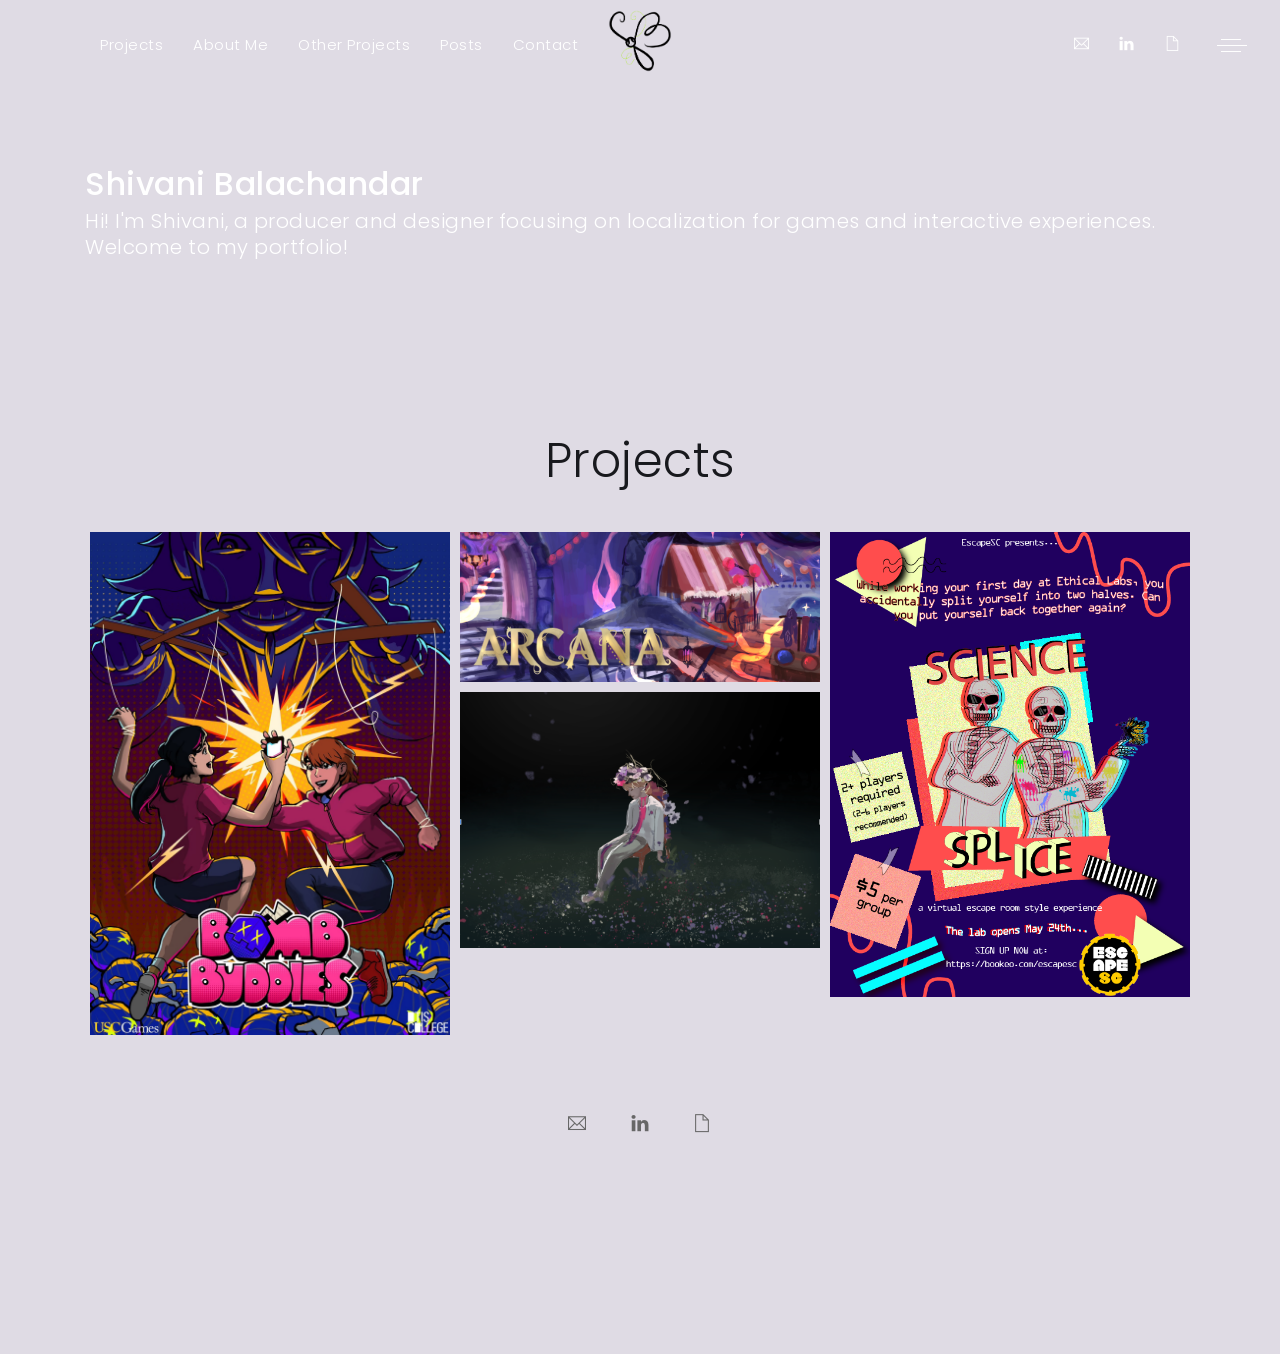
==== index.html @ cce52774 "bruh ther was a third resumespot i didntnotice" ====
<!DOCTYPE html>
<html lang="en">
<head>
  
    <title>Shivani Balachandar</title>

    <!-- Favicon -->
    <link rel="icon" href="images/logo_black-01.png">
    <!-- Bootstrap CSS File -->
    <link rel="stylesheet" href="css/bootstrap.min.css">
    <!-- Font Awesome -->
    <link rel="stylesheet" href="css/themify-icons.css">
    <link rel="stylesheet" href="css/font-awesome.min.css">
    <!-- Animate CSS File -->
    <link rel="stylesheet" href="css/animate.min.css">
    <!-- Cube Portfolio CSS File -->
    <link rel="stylesheet" href="css/cubeportfolio.min.css">
    <!-- Fancy Box CSS File -->
    <link rel="stylesheet" href="css/jquery.fancybox.min.css">
    <!-- Revolution Slider CSS Files -->
    <link rel="stylesheet" href="css/navigation.css">
    <link rel="stylesheet" href="css/settings.css">
    <!-- Swiper CSS File -->
    <link rel="stylesheet" href="css/swiper.min.css">
    <!-- Owl Carousel CSS Files -->
    <link rel="stylesheet" href="css/owl.carousel.min.css">
    <link rel="stylesheet" href="css/owl.theme.default.min.css">
    <!-- Megamenu CSS File -->
    <link rel="stylesheet" href="css/megamenu.css">
    <!-- Style CSS File -->
    <link rel="stylesheet" href="css/style.css">
    <!-- Custom Style CSS File -->
    <link rel="stylesheet" href="css/custom.css">

</head>
<body class="bg-color-body" data-spy="scroll" data-target=".navbar" data-offset="90">

    <!-- Loader -->
    <div class="loader" id="loader-fade">
        <div class="loader-container center-block">
            <div class="grid-row">
                <div class="col center-block">
                    <ul class="loading reversed">
                        <li></li>
                        <li></li>
                        <li></li>
                    </ul>
                </div>
            </div>
        </div>
    </div>

    <!-- Loader ends -->

    <!-- Header start -->
    <header class="multipage">
        <nav class="navbar navbar-top-default navbar-expand-lg static-nav transparent-bg center-logo">
            <div class="container">
                <a class="logo link hide-cursor" href="javascript:void(0)">
                    <img src="images/logo_black-01.png" alt="logo" title="Logo" class="logo-default">
                    <img src="images/logo_green-01.png" alt="logo" title="Logo" class="logo-scrolled">
                </a> <!--
                <div id="menu" class="collapse navbar-collapse d-none d-lg-block mod-menu">
                    <ul class="nav navbar-nav">
                        <li class="nav-item mega-menu active"> <a href="javascript:void(0)" class="nav-link link dropdown-arrow">home </a>
                            <ul class="hide-cursor">
                                <li class="mt-2"> <a href="#" title="home samples">One Page 1</a> <span class="arrow"></span>
                                    <ul>
                                        <li class="active"> <a href="index.html"><i class="fa fa-angle-right"></i> &nbsp; Light Version</a> </li>
                                        <li> <a href="index-agency.html"><i class="fa fa-angle-right"></i> &nbsp; Agency Version</a> </li>
                                        <li> <a href="index-attractive.html"><i class="fa fa-angle-right"></i> &nbsp; Attractive Version</a> </li>
                                        <li> <a href="index-classic.html"><i class="fa fa-angle-right"></i> &nbsp; Classic Version</a> </li>
                                        <li> <a href="index-classic-startup.html"><i class="fa fa-angle-right"></i> &nbsp; Classic Startup</a> </li>
                                        <li> <a href="index-creative-agency.html"><i class="fa fa-angle-right"></i> &nbsp; Creative Agency </a> </li>
                                        <li> <a href="index-design-studio.html"><i class="fa fa-angle-right"></i> &nbsp; Design Studio</a> </li>
                                        <li> <a href="index-digital-agency.html"><i class="fa fa-angle-right"></i> &nbsp; Digital Studio</a> </li>
                                        <li> <a href="index-flat.html"><i class="fa fa-angle-right"></i> &nbsp; Flat Version</a> </li>
                                    </ul>
                                </li>
                                <li class="mt-2"> <a href="#">One Page 2</a> <span class="arrow"></span>
                                    <ul>
                                        <li> <a href="index-flat-agency.html"><i class="fa fa-angle-right"></i> &nbsp; Flat Agency</a> </li>
                                        <li> <a href="index-infinity.html"><i class="fa fa-angle-right"></i> &nbsp; Infinity Version</a> </li>
                                        <li> <a href="index-innovative.html"><i class="fa fa-angle-right"></i> &nbsp; Innovative Version </a> </li>
                                        <li> <a href="index-interactive.html"><i class="fa fa-angle-right"></i> &nbsp; Interactive Version </a> </li>
                                        <li> <a href="index-modern-agency.html"><i class="fa fa-angle-right"></i> &nbsp; Modern Agency</a> </li>
                                        <li> <a href="index-single.html"><i class="fa fa-angle-right"></i> &nbsp; Single Version</a> </li>
                                        <li> <a href="index-standard.html"><i class="fa fa-angle-right"></i> &nbsp; Standard Version</a> </li>
                                        <li> <a href="index-startup.html"><i class="fa fa-angle-right"></i> &nbsp; Startup Version</a> </li>
                                        <li> <a href="index-studio.html"><i class="fa fa-angle-right"></i> &nbsp; Studio Version</a> </li>
                                    </ul>
                                </li>

                                <li class="mt-2"> <a href="#">Multi Page 1</a> <span class="arrow"></span>
                                    <ul>
                                        <li class="active"> <a href="index-multipage.html"><i class="fa fa-angle-right"></i> &nbsp; Light Version</a> </li>
                                        <li> <a href="index-agency-multipage.html"><i class="fa fa-angle-right"></i> &nbsp; Agency Version</a> </li>
                                        <li> <a href="index-attractive-multipage.html"><i class="fa fa-angle-right"></i> &nbsp; Attractive Version</a> </li>
                                        <li> <a href="index-classic-multipage.html"><i class="fa fa-angle-right"></i> &nbsp; Classic Version</a> </li>
                                        <li> <a href="index-classic-startup-multipage.html"><i class="fa fa-angle-right"></i> &nbsp; Classic Startup</a> </li>
                                        <li> <a href="index-creative-agency-multipage.html"><i class="fa fa-angle-right"></i> &nbsp; Creative Agency </a> </li>
                                        <li> <a href="index-design-studio-multipage.html"><i class="fa fa-angle-right"></i> &nbsp; Design Studio</a> </li>
                                        <li> <a href="index-digital-agency-multipage.html"><i class="fa fa-angle-right"></i> &nbsp; Digital Studio</a> </li>
                                        <li> <a href="index-flat-multipage.html"><i class="fa fa-angle-right"></i> &nbsp; Flat Version</a> </li>
                                    </ul>
                                </li>
                                <li class="mt-2"> <a href="#">Multi Page 2</a> <span class="arrow"></span>
                                    <ul>
                                        <li> <a href="index-flat-agency-multipage.html"><i class="fa fa-angle-right"></i> &nbsp; Flat Agency</a> </li>
                                        <li> <a href="index-infinity-multipage.html"><i class="fa fa-angle-right"></i> &nbsp; Infinity Version</a> </li>
                                        <li> <a href="index-innovative-multipage.html"><i class="fa fa-angle-right"></i> &nbsp; Innovative Version </a> </li>
                                        <li> <a href="index-interactive-multipage.html"><i class="fa fa-angle-right"></i> &nbsp; Interactive Version </a> </li>
                                        <li> <a href="index-modern-agency-multipage.html"><i class="fa fa-angle-right"></i> &nbsp; Modern Agency</a> </li>
                                        <li> <a href="index-single-multipage.html"><i class="fa fa-angle-right"></i> &nbsp; Single Version</a> </li>
                                        <li> <a href="index-standard-multipage.html"><i class="fa fa-angle-right"></i> &nbsp; Standard Version</a> </li>
                                        <li> <a href="index-startup-multipage.html"><i class="fa fa-angle-right"></i> &nbsp; Startup Version</a> </li>
                                        <li> <a href="index-studio-multipage.html"><i class="fa fa-angle-right"></i> &nbsp; Studio Version</a> </li>
                                    </ul>
                                </li>
                            </ul>
                        </li>
                        <li class="nav-item"> <a href="javascript:void(0)" class="nav-link link dropdown-arrow">features </a>
                            <ul class="dm-align-2 hide-cursor">
                                <li> <a href="#">Shop <span class="sub-arrow dark pull-right"><i class="fa fa-angle-right" aria-hidden="true"></i></span> </a> <span class="arrow"></span>
                                    <ul>
                                        <li> <a href="shop.html">Shop</a> </li>
                                        <li> <a href="shop-detail.html">Product Detail</a> </li>
                                        <li> <a href="shop-cart.html">Shop Cart</a> </li>
                                        <li> <a href="shop-wishlist.html">Wishlist</a> </li>
                                    </ul>
                                </li>
                                <li> <a href="#">Misc. Pages <span class="sub-arrow dark pull-right"><i class="fa fa-angle-right" aria-hidden="true"></i></span> </a> <span class="arrow"></span>
                                    <ul>
                                        <li> <a href="login.html">Login</a></li>
                                        <li> <a href="register.html">Register</a></li>
                                        <li> <a href="forget-password.html">Reset Password</a></li>
                                        <li> <a href="signup.html">Signup</a></li>
                                        <li> <a href="standalone.html">Standalone</a></li>
                                        <li> <a href="faq.html">FAQ</a></li>
                                    </ul>
                                </li>
                                <li> <a href="#">Landing Pages<span class="sub-arrow dark pull-right"><i class="fa fa-angle-right" aria-hidden="true"></i></span> </a> <span class="arrow"></span>
                                    <ul>
                                        <li> <a href="comingsoon-light.html">Coming Soon</a></li>
                                        <li> <a href="comingsoon-split.html">Coming Soon Split</a></li>
                                        <li> <a href="404.html">404 Error Page</a></li>
                                    </ul>
                                </li>
                            </ul>
                        </li> 
                        <li class="nav-item"> <a href="javascript:void(0)" class="nav-link link dropdown-arrow">team </a>
                            <ul class="dm-align-2 hide-cursor">
                                <li> <a href="team-flip.html">Team Flip</a> </li>
                                <li> <a href="team-classic.html">Team Classic</a> </li>
                                <li> <a href="team-single.html">Team Single</a> </li>
                                <li> <a href="team-classic-half.html">Team Classic Half</a> </li>
                                <li> <a href="team-creative.html">Team Creative</a> </li>
                            -->
                            </ul> 
                        </li> 
                    </ul>
                    <ul class="nav navbar-nav ml-0">
                      <li> <a href="index.html">Projects</a> </li>
                      <li> <a href="about-me.html">About Me</a> </li>
                      <li> <a href="escape-rooms.html">Other Projects</a> </li>
                      <li> <a href="posts.html">Posts</a> </li>
                      <li> <a href="contact.html">Contact</a> </li>
                         </ul>
                    </li>
                  </ul>
                    <ul class="nav navbar-nav ml-0">
                        <li><a href="mailto: balachandarshiv@gmail.com" target="_blank" class="wow fadeInUp google"><i class="ti ti-email"></i> </a> </li>
                        <li><a href="https://www.linkedin.com/in/shivani-balachandar/" target="_blank" class="wow fadeInDown linkedin"><i class="ti ti-linkedin"></i> </a> </li>
                        <li><a href="https://drive.google.com/file/d/1M5Jq5dLtLphwm-YRtKFxV-_E1dlQoeu3/view?usp=sharing" target="_blank" class="wow fadeInDown pinterest"><i class="ti ti-file"></i> </a> </li>
                            </ul>
                        </li>
                    </ul> <!--
                    <ul class="nav navbar-nav ml-auto">
                        <li class="nav-item"> <a href="javascript:void(0)" class="nav-link link dropdown-arrow">pricing </a>
                            <ul class="dm-align-2 hide-cursor">
                                <li> <a href="pricing-creative.html">Pricing Creative</a> </li>
                                <li> <a href="pricing-elegant.html">Pricing Elegant</a> </li>
                                <li> <a href="pricing-modern.html">Pricing Modern</a> </li>
                            </ul>
                        </li>
                        <li class="nav-item mega-menu four-col"> <a href="javascript:void(0)" class="nav-link link dropdown-arrow">elements </a>
                            <ul class="hide-cursor">
                                <li> <a href="#">Elements 1</a> <span class="arrow"></span>
                                    <ul>
                                        <li><a href="element-accordion.html"><i class="ti ti-plus" aria-hidden="true"></i> &nbsp; Accordions</a> </li>
                                        <li><a href="element-alert.html"><i class="ti ti-alert" aria-hidden="true"></i> &nbsp; Alerts</a> </li>
                                        <li><a href="element-brands.html"><i class="ti ti-briefcase" aria-hidden="true"></i> &nbsp; Brands</a> </li>
                                        <li><a href="element-buttons.html"><i class="ti ti-menu" aria-hidden="true"></i> &nbsp; Buttons</a> </li>
                                    </ul>
                                </li>
                                <li> <a href="#">Elements 2</a> <span class="arrow"></span>
                                    <ul>
                                        <li><a href="element-laptop.html"><i class="ti ti-desktop" aria-hidden="true"></i> &nbsp; Laptop Elements</a> </li>
                                        <li><a href="element-particles.html"><i class="ti ti-thought" aria-hidden="true"></i> &nbsp; Particles</a> </li>
                                        <li><a href="element-event.html"><i class="ti ti-bookmark-alt" aria-hidden="true"></i> &nbsp; Event Elements</a> </li>
                                        <li><a href="element-callout.html"><i class="ti ti-layers" aria-hidden="true"></i> &nbsp; Call Out</a> </li>
                                    </ul>
                                </li>
                                <li> <a href="#">Elements 3</a> <span class="arrow"></span>
                                    <ul>
                                        <li><a href="element-latest-news.html"><i class="ti ti-pencil-alt" aria-hidden="true"></i> &nbsp; Latest News</a> </li>
                                        <li><a href="element-list.html"><i class="ti ti-list-ol" aria-hidden="true"></i> &nbsp; List Elements</a> </li>
                                        <li><a href="element-map.html"><i class="ti ti-location-pin" aria-hidden="true"></i> &nbsp; Map Elements</a> </li>
                                        <li><a href="element-typography.html"><i class="ti ti-text" aria-hidden="true"></i> &nbsp; Typography</a> </li>
                                    </ul>
                                </li>
                                <li> <a href="#">Elements 4</a> <span class="arrow"></span>
                                    <ul>
                                        <li><a href="element-tabs.html"><i class="ti ti-layout-tab" aria-hidden="true"></i> &nbsp; Tabs</a> </li>
                                        <li><a href="element-newsletter.html"><i class="ti ti-new-window" aria-hidden="true"></i> &nbsp; Newsletter</a> </li>
                                        <li><a href="element-timeline.html"><i class="ti ti-direction-alt" aria-hidden="true"></i> &nbsp; Timeline</a> </li>
                                        <li><a href="element-counters.html"><i class="ti ti-ruler-pencil" aria-hidden="true"></i> &nbsp; Counters</a> </li>
                                    </ul>
                                </li>
                            </ul>
                        </li>
                        <li class="nav-item right"> <a href="javascript:void(0)" class="nav-link link dropdown-arrow">blog </a>
                            <ul class="dm-align-2 hide-cursor">
                                <li> <a href="blog.html">Blog Basic</a> </li>
                                <li> <a href="blog-masonry.html">Blog Masonry</a> </li>
                                <li> <a href="blog-detail.html">Blog Detail</a> </li>
                            </ul>
                        </li>
                        <li class="nav-item right"> <a href="javascript:void(0)" class="nav-link link dropdown-arrow">contact </a>
                            <ul class="hide-cursor">
                                <li> <a href="contact-split.html">Contact Split</a> </li>
                                <li> <a href="contact-full.html">Full Width Map</a> </li>
                                <li> <a href="contact-classic.html">Contact Classic</a> </li>
                            </ul>
                        </li>
                    </ul>
                </div> -->
                <!-- side menu open button -->
                <a class="menu_bars d-inline-block menu-bars-setting animated-wrap" id="sidemenu_toggle">
                    <div class="menu-lines animated-element">
                        <span></span>
                        <span></span>
                        <span></span>
                    </div>
                </a>
            </div>
        </nav>

        <!-- Side Menu -->
        <div class="side-menu d-none">
            <div class="inner-wrapper nav-icon">
                <span class="btn-close link" id="btn_sideNavClose"></span>
                <nav class="side-nav w-100">
                    <div class="position-relative">
                        <!-- Main Menu -->
                        <div class="navbar-nav side-main-menu">
                            <a class="nav-link link active sidenav-arrow multi-item1" href="index.html">Projects</a>
                            <a class="nav-link link sidenav-arrow multi-item2" href="about-me.html">About Me</a>
                            <a class="nav-link link sidenav-arrow multi-item2" href="escape-rooms.html">Other Projects</a>
                            <a class="nav-link link sidenav-arrow multi-item2" href="posts.html">Posts</a>
                            <a class="nav-link link sidenav-arrow multi-item2" href="contact.html">Contact</a>
                            
                

                            <a class="menu-line"><i class="ti ti-angle-right" aria-hidden="true"></i></a>
                        </div>
                        <div class="navbar-nav sub-multi-item1">
                            <a class="nav-link link sidenav-arrow item1" href="javascript:void(0)">One Page 1</a>
                            <a class="nav-link link sidenav-arrow item2" href="javascript:void(0)">One Page 2</a>
                            <a class="nav-link link sidenav-arrow item3" href="javascript:void(0)">One Page 3</a>

                            <a class="nav-link link sidenav-arrow item4" href="javascript:void(0)">Multipage 1</a>
                            <a class="nav-link link sidenav-arrow item5" href="javascript:void(0)">Multipage 2</a>
                            <a class="nav-link link sidenav-arrow item6" href="javascript:void(0)">Multipage 3</a>

                            <a class="menu-line"><i class="ti ti-angle-right" aria-hidden="true"></i></a>
                            <a class="nav-link link arrow-back back-main" href="javascript:void(0)">Back</a>
                        </div>
                        <!-- Home Section Inner Menu -->
                        
                        <!-- Elements Section Sub Menu -->
                        
                </nav>
                <div class="side-footer text-black w-100">
                    <ul class="social-icons-simple">
                        <li><a href="mailto: sbshivanim612@gmail.com" target="_blank" class="wow fadeInUp google"><i class="ti ti-email"></i> </a> </li>
                        <li><a href="https://www.linkedin.com/in/shivani-balachandar/" target="_blank" class="wow fadeInDown linkedin"><i class="ti ti-linkedin"></i> </a> </li>
                        <li><a href="https://drive.google.com/file/d/1M5Jq5dLtLphwm-YRtKFxV-_E1dlQoeu3/view?usp=sharing" target="_blank" class="wow fadeInDown pinterest"><i class="ti ti-file"></i> </a> </li>
                    </ul>
                    
                    <!--<p class="text-white">&copy; 2020 Wixer. Made With Love by Themesindustry</p> -->
                </div>
            </div>
        </div>
        <a id="close_side_menu" href="javascript:void(0);"></a>
        <!-- Side Menu -->
    </header>
    <!-- Header end -->

    <!-- Page Header -->
    <section class="page_header pb-0 w-100">
      <div class="container">
          <div class="row">
              <div class="col-md-12 page-content position-relative">
                  <h2 class="text-white mt-5 mb-2">Shivani Balachandar</h2>
                  <p class="text-white">Hi! I'm Shivani, a producer and designer focusing on localization for games and interactive experiences. Welcome to my portfolio!</p>
                  <p class="text-white"> &nbsp; <br> &nbsp; <br> </p>
                
              </div>
          </div>
      </div>
    </section>
    <!-- Page Header -->

    <!-- Work Starts -->
    <section class="portfolio-two">
        <div class="container">
            <div class="row">
                <div class="col-md-12">
                    <div class="main-title mb-2rem wow fadeIn" data-wow-delay="300ms">
                        <h2> projects </h2>
                    </div>
                </div>
            </div>

            <div class="row m-0 d-block">
              <!--  <div class="filtering col-sm-12 text-center pt-2 mb-40px">
                    <span data-filter="*" class="active">All</span>
                    <span data-filter=".artwork">Art Work</span>
                    <span data-filter=".web">Design</span>
                    <span data-filter=".printmedia">Print Media</span>
                </div>
             -->
                <div class="gallery text-center">
                   
                
                    <!-- gallery item -->
                    <div class="col-md-4 items web">
                        <div class="item-img">
                            <!--<a href="images/bb_key_art.jpeg" data-fancybox="images">-->
                            <a href="bomb-buddies.html">
                                <img src="images/bb_key_art.jpeg" alt="image">
                                <div class="item-img-overlay valign">
                                    <div class="overlay-info">
                                        <span class="plus mb-3"></span>
                                        <h4 class="mb-1">Bomb Buddies</h4>
                                        <p>AR Co-op Party Game</p>
                                        <p>Lead Designer</p>
                                    </div> 
                                </div>
                            </a>
                        </div>
                    </div>

                    <!-- gallery item -->
                    <div class="col-md-4 items web">
                        <div class="item-img">
                            <a href="arcana.html">
                                <img src="images/arcana_key_art.png" alt="image">
                                <div class="item-img-overlay valign">
                                    <div class="overlay-info">
                                        <span class="plus mb-3"></span>
                                        <h4 class="mb-1">Arcana</h4>
                                        <p>2D Action RPG</p>
                                        <p>Co-Creative Director</p>
                                    </div>
                                </div>
                            </a>
                        </div>
                    </div>

                    <!-- gallery item -->
                    <div class="col-md-4 items web">
                        <div class="item-img">
                            <a href="science-splice.html">
                                <img src="images/science_splice_logo.png" alt="image">
                                <div class="item-img-overlay valign">
                                    <div class="overlay-info">
                                        <span class="plus mb-3"></span>
                                        <h4 class="mb-1">Science Splice</h4>
                                        <p>Virtual Escape Room</p>
                                        <p>Puzzle Designer, Graphic Designer</p>
                                    </div>
                                </div>
                            </a>
                        </div>
                    </div>

                    <!-- gallery item -->
                    <div class="col-md-4 items artwork printmedia">
                        <div class="item-img">
                            <a href="odhgfmh.html">
                                <img src="images/ogp key art.png" alt="image">
                                <div class="item-img-overlay valign">
                                    <div class="overlay-info">
                                        <span class="plus mb-3"></span>
                                        <h4 class="mb-1">One Day, Horns Grew From My Head</h4>
                                        <p>Narrative Puzzle Game</p>
                                        <p>Co-Creative Director</p>
                                    </div>
                                </div>
                            </a>
                        </div>
                    </div>

                    <!-- gallery item 
                    <div class="col-md-4 items printmedia">
                        <div class="item-img">
                            <a href="the-night-games.html">
                                <img src="images/aster_bg.png" alt="image">
                                <div class="item-img-overlay valign">
                                    <div class="overlay-info">
                                        <span class="plus mb-3"></span>
                                        <h4 class="mb-1">The Night Games</h4>
                                        <p>Elegant Images</p>
                                    </div>
                                </div>
                            </a>
                        </div>
                    </div>
     -->
</div>
</div>
</div>
</div>
</div>
</div>
</div>
</div>
</div>
</div>
</div>
</div>
</div>
<!-- Footer starts -->
<footer class="p-half bg-black2">
    <div class="container">
        <div class="row">
            <div class="bottom-footer col-md-12 col-sm-12 text-center">
                <ul class="footer-icons mb-4">
                   
                    <li><a href="mailto: balachandarshiv@gmail.com" target="_blank" class="wow fadeInUp google"><i class="ti ti-email"></i> </a> </li>
                    <li><a href="https://www.linkedin.com/in/shivani-balachandar/" target="_blank" class="wow fadeInDown linkedin"><i class="ti ti-linkedin"></i> </a> </li>
                    <li><a href="https://drive.google.com/file/d/1M5Jq5dLtLphwm-YRtKFxV-_E1dlQoeu3/view?usp=sharing" target="_blank" class="wow fadeInDown pinterest"><i class="ti ti-file"></i> </a> </li>
                </ul>
            </div>
        </div>
    </div>
</footer>
<!-- Footer ends -->


<!-- jQuery (necessary for Bootstrap's JavaScript plugins) -->
<script src="js/jquery-3.3.1.min.js"></script>
<!-- Bootstrap JS File -->
<script src="js/popper.min.js"></script>
<script src="js/bootstrap.min.js"></script>
<!-- Appear JS File -->
<script src="js/jquery.appear.js"></script>
<!-- Isotop gallery -->
<script src="js/isotope.pkgd.min.js"></script>
<!-- Morphtext JS File -->
<script src="js/morphext.min.js"></script>
<!-- Flip JS File -->
<script src="js/jquery.flip.min.js"></script>
<!-- Cube Portfolio JS File -->
<script src="js/jquery.cubeportfolio.min.js"></script>
<!-- Equal Height JS File -->
<script src="js/jquery.matchHeight-min.js"></script>
<!--Parallax Background-->
<script src="js/parallaxie.min.js"></script>
<!-- Fancy Box JS File -->
<script src="js/jquery.fancybox.min.js"></script>
<!-- Swiper JS File -->
<script src="js/swiper.min.js"></script>
<!-- Owl Carousel JS File -->
<script src="js/owl.carousel.js"></script>
<!-- Wow JS File -->
<script src="js/wow.js"></script>
<!-- Headroom Nav File -->
<script src="js/headroom.js"></script>

    <!--Revolution Slider-->
<script src="js/revolution/jquery.themepunch.tools.min.js"></script>
<script src="js/revolution/jquery.themepunch.revolution.min.js"></script>
<script src="js/revolution/jquery.themepunch.revolution.contdown.min.js"></script>

<!-- SLIDER REVOLUTION 5.0 EXTENSIONS  (Load Extensions only on Local File Systems !  The following part can be removed on Server for On Demand Loading) -->
<script src="js/revolution/extensions/revolution.extension.actions.min.js"></script>
<script src="js/revolution/extensions/revolution.extension.carousel.min.js"></script>
<script src="js/revolution/extensions/revolution.extension.kenburn.min.js"></script>
<script src="js/revolution/extensions/revolution.extension.layeranimation.min.js"></script>
<script src="js/revolution/extensions/revolution.extension.migration.min.js"></script>
<script src="js/revolution/extensions/revolution.extension.navigation.min.js"></script>
<script src="js/revolution/extensions/revolution.extension.parallax.min.js"></script>
<script src="js/revolution/extensions/revolution.extension.slideanims.min.js"></script>
<script src="js/revolution/extensions/revolution.extension.video.min.js"></script>

<!-- Custom JS File -->
<script src="js/functions.js"></script>
</body>
</html>
---- css/navigation.css ----
/*-----------------------------------------------------------------------------

- Revolution Slider 5.0 Navigatin Skin Style  -

 ARES SKIN

author:  ThemePunch
email:      info@themepunch.com
website:    http://www.themepunch.com
-----------------------------------------------------------------------------*/
.ares.tparrows {
  cursor:pointer;
  background:#fff;
  min-width:60px;
    min-height:60px;
  position:absolute;
  display:block;
  z-index:100;
    border-radius:50%;
}
.ares.tparrows:hover {
}
.ares.tparrows:before {
  font-family: "revicons";
  font-size:25px;
  color:#aaa;
  display:block;
  line-height: 60px;
  text-align: center;
    -webkit-transition: color 0.3s;
    -moz-transition: color 0.3s;
    transition: color 0.3s;
    z-index:2;
    position:relative;
}
.ares.tparrows.tp-leftarrow:before {
  content: "\e81f";
}
.ares.tparrows.tp-rightarrow:before {
  content: "\e81e";
}
.ares.tparrows:hover:before {
 color:#000;
      }
.ares .tp-title-wrap { 
  position:absolute;
  z-index:1;
  display:inline-block;
  background:#fff;
  min-height:60px;
  line-height:60px;
  top:0px;
  margin-left:30px;
  border-radius:0px 30px 30px 0px;
  overflow:hidden;
  -webkit-transition: -webkit-transform 0.3s;
  transition: transform 0.3s;
  transform:scaleX(0);  
  -webkit-transform:scaleX(0);  
  transform-origin:0% 50%; 
   -webkit-transform-origin:0% 50%;
}
 .ares.tp-rightarrow .tp-title-wrap { 
   right:0px;
   margin-right:30px;margin-left:0px;
   -webkit-transform-origin:100% 50%;
border-radius:30px 0px 0px 30px;
 }
.ares.tparrows:hover .tp-title-wrap {
  transform:scaleX(1) scaleY(1);
    -webkit-transform:scaleX(1) scaleY(1);
}
.ares .tp-arr-titleholder {
  position:relative;
  -webkit-transition: -webkit-transform 0.3s;
  transition: transform 0.3s;
  transform:translateX(200px);  
  text-transform:uppercase;
  color:#000;
  font-weight:400;
  font-size:14px;
  line-height:60px;
  white-space:nowrap;
  padding:0px 20px;
  margin-left:10px;
  opacity:0;
}

.ares.tp-rightarrow .tp-arr-titleholder {
   transform:translateX(-200px); 
   margin-left:0px; margin-right:10px;
      }

.ares.tparrows:hover .tp-arr-titleholder {
   transform:translateX(0px);
   -webkit-transform:translateX(0px);
  transition-delay: 0.1s;
  opacity:1;
}

/* BULLETS */
.ares.tp-bullets {
}
.ares.tp-bullets:before {
	content:" ";
	position:absolute;
	width:100%;
	height:100%;
	background:transparent;
	padding:10px;
	margin-left:-10px;margin-top:-10px;
	box-sizing:content-box;
}
.ares .tp-bullet {
	width:13px;
	height:13px;
	position:absolute;
	background:#e5e5e5;
	border-radius:50%;
	cursor: pointer;
	box-sizing:content-box;
}
.ares .tp-bullet:hover,
.ares .tp-bullet.selected {
	background:#fff;
}
.ares .tp-bullet-title {
  position:absolute;
  color:#888;
  font-size:12px;
  padding:0px 10px;
  font-weight:600;
  right:27px;
  top:-4px;
  background:#fff;
  background:rgba(255,255,255,0.75);
  visibility:hidden;
  transform:translateX(-20px);
  -webkit-transform:translateX(-20px);
  transition:transform 0.3s;
  -webkit-transition:transform 0.3s;
  line-height:20px;
  white-space:nowrap;
}     

.ares .tp-bullet-title:after {
    width: 0px;
	height: 0px;
	border-style: solid;
	border-width: 10px 0 10px 10px;
	border-color: transparent transparent transparent rgba(255,255,255,0.75);
	content:" ";
    position:absolute;
    right:-10px;
	top:0px;
}
    
.ares .tp-bullet:hover .tp-bullet-title{
  visibility:visible;
   transform:translateX(0px);
  -webkit-transform:translateX(0px);
}

.ares .tp-bullet.selected:hover .tp-bullet-title {
    background:#fff;
        }
.ares .tp-bullet.selected:hover .tp-bullet-title:after {
  border-color:transparent transparent transparent #fff;
}
.ares.tp-bullets:hover .tp-bullet-title {
        visibility:hidden;
}
.ares.tp-bullets:hover .tp-bullet:hover .tp-bullet-title {
    visibility:visible;
      }

/* TABS */
.ares .tp-tab { 
  opacity:1;      
  padding:10px;
  box-sizing:border-box;
  font-family: "Roboto", sans-serif;
  border-bottom: 1px solid #e5e5e5;
 }
.ares .tp-tab-image 
{ 
  width:60px;
  height:60px; max-height:100%; max-width:100%;
  position:relative;
  display:inline-block;
  float:left;

}
.ares .tp-tab-content 
{
    background:rgba(0,0,0,0); 
    position:relative;
    padding:15px 15px 15px 85px;
 left:0px;
 overflow:hidden;
 margin-top:-15px;
    box-sizing:border-box;
    color:#333;
    display: inline-block;
    width:100%;
    height:100%;
 position:absolute; }
.ares .tp-tab-date
  {
  display:block;
  color: #aaa;
  font-weight:500;
  font-size:12px;
  margin-bottom:0px;
  }
.ares .tp-tab-title 
{
    display:block;	
    text-align:left;
    color:#333;
    font-size:14px;
    font-weight:500;
    text-transform:none;
    line-height:17px;
}
.ares .tp-tab:hover,
.ares .tp-tab.selected {
	background:#eee; 
}

.ares .tp-tab-mask {
}

/* MEDIA QUERIES */
@media only screen and (max-width: 960px) {

}
@media only screen and (max-width: 768px) {

}

/*-----------------------------------------------------------------------------

- Revolution Slider 5.0 Navigatin Skin Style  -

 CUSTOM SKIN

author:  ThemePunch
email:      info@themepunch.com
website:    http://www.themepunch.com
-----------------------------------------------------------------------------*/
/* ARROWS */
.custom.tparrows {
	cursor:pointer;
	background:#000;
	background:rgba(0,0,0,0.5);
	width:40px;
	height:40px;
	position:absolute;
	display:block;
	z-index:10000;
}
.custom.tparrows:hover {
	background:#000;
}
.custom.tparrows:before {
	font-family: "revicons";
	font-size:15px;
	color:#fff;
	display:block;
	line-height: 40px;
	text-align: center;
}
.custom.tparrows.tp-leftarrow:before {
	content: "\e824";
}
.custom.tparrows.tp-rightarrow:before {
	content: "\e825";
}



/* BULLETS */
.custom.tp-bullets {
}
.custom.tp-bullets:before {
	content:" ";
	position:absolute;
	width:100%;
	height:100%;
	background:transparent;
	padding:10px;
	margin-left:-10px;margin-top:-10px;
	box-sizing:content-box;
}
.custom .tp-bullet {
	width:12px;
	height:12px;
	position:absolute;
	background:#aaa;
    background:rgba(125,125,125,0.5);
	cursor: pointer;
	box-sizing:content-box;
}
.custom .tp-bullet:hover,
.custom .tp-bullet.selected {
	background:rgb(125,125,125);
}
.custom .tp-bullet-image {
}
.custom .tp-bullet-title {
}


/* THUMBS */


/* TABS */


/*-----------------------------------------------------------------------------

- Revolution Slider 5.0 Navigatin Skin Style  -

 DIONE SKIN

author:  ThemePunch
email:      info@themepunch.com
website:    http://www.themepunch.com
-----------------------------------------------------------------------------*/
/* ARROWS */
.dione.tparrows {
  height:100%;
  width:100px;
  background:transparent;
  background:rgba(0,0,0,0);
  line-height:100%;
  transition:all 0.3s;
-webkit-transition:all 0.3s;
}

.dione.tparrows:hover {
 background:rgba(0,0,0,0.45);
 }
.dione .tp-arr-imgwrapper {
 width:100px;
 left:0px;
 position:absolute;
 height:100%;
 top:0px;
 overflow:hidden;
 }
.dione.tp-rightarrow .tp-arr-imgwrapper {
left:auto;
right:0px;
}

.dione .tp-arr-imgholder {
background-position:center center;
background-size:cover;
width:100px;
height:100%;
top:0px;
visibility:hidden;
transform:translateX(-50px);
-webkit-transform:translateX(-50px);
transition:all 0.3s;
-webkit-transition:all 0.3s;
opacity:0;
left:0px;
}

.dione.tparrows.tp-rightarrow .tp-arr-imgholder {
  right:0px;
  left:auto;
  transform:translateX(50px);
 -webkit-transform:translateX(50px);
}

.dione.tparrows:before {
position:absolute;
line-height:30px;
margin-left:-22px;
top:50%;
left:50%;
font-size:30px;
margin-top:-15px;
transition:all 0.3s;
-webkit-transition:all 0.3s;
}

.dione.tparrows.tp-rightarrow:before {
margin-left:6px;
}

.dione.tparrows:hover:before {
  transform:translateX(-20px);
-webkit-transform:translateX(-20px);
opacity:0;
}

.dione.tparrows.tp-rightarrow:hover:before {
  transform:translateX(20px);
-webkit-transform:translateX(20px);
}

.dione.tparrows:hover .tp-arr-imgholder {
 transform:translateX(0px);
-webkit-transform:translateX(0px);
opacity:1;
visibility:visible;
}



/* BULLETS */
.dione .tp-bullet { 
    opacity:1;
    width:50px;
    height:50px;    
    padding:3px;
    background:#000;
    background-color:rgba(0,0,0,0.25);
    margin:0px;
    box-sizing:border-box;
    transition:all 0.3s;
    -webkit-transition:all 0.3s;

  }

.dione .tp-bullet-image {
   display:block;
   box-sizing:border-box;
   position:relative;
    -webkit-box-shadow: inset 5px 5px 10px 0px rgba(0,0,0,0.25);
  -moz-box-shadow: inset 5px 5px 10px 0px rgba(0,0,0,0.25);
  box-shadow: inset 5px 5px 10px 0px rgba(0,0,0,0.25);
  width:44px;
  height:44px;
  background-size:cover;
  background-position:center center;
 }  
.dione .tp-bullet-title { 
     position:absolute; 
   bottom:65px;
     display:inline-block;
     left:50%;
     background:#000;
     background:rgba(0,0,0,0.75);
     color:#fff;
     padding:10px 30px;
     border-radius:4px;
   -webkit-border-radius:4px;
     opacity:0;
      transition:all 0.3s;
    -webkit-transition:all 0.3s;
    transform: translateZ(0.001px) translateX(-50%) translateY(14px);
    transform-origin:50% 100%;
    -webkit-transform: translateZ(0.001px) translateX(-50%) translateY(14px);
    -webkit-transform-origin:50% 100%;
    opacity:0;
    white-space:nowrap;
 }

.dione .tp-bullet:hover .tp-bullet-title {
     transform:rotateX(0deg) translateX(-50%);
    -webkit-transform:rotateX(0deg) translateX(-50%);
    opacity:1;
}

.dione .tp-bullet.selected,
.dione .tp-bullet:hover  {
  
   background: rgba(255,255,255,1);
  background: -moz-linear-gradient(top, rgba(255,255,255,1) 0%, rgba(119,119,119,1) 100%);
  background: -webkit-gradient(left top, left bottom, color-stop(0%, rgba(255,255,255,1)), color-stop(100%, rgba(119,119,119,1)));
  background: -webkit-linear-gradient(top, rgba(255,255,255,1) 0%, rgba(119,119,119,1) 100%);
  background: -o-linear-gradient(top, rgba(255,255,255,1) 0%, rgba(119,119,119,1) 100%);
  background: -ms-linear-gradient(top, rgba(255,255,255,1) 0%, rgba(119,119,119,1) 100%);
  background: linear-gradient(to bottom, rgba(255,255,255,1) 0%, rgba(119,119,119,1) 100%);
  filter: progid:DXImageTransform.Microsoft.gradient( startColorstr="#ffffff", endColorstr="#777777", GradientType=0 );
 
      }
.dione .tp-bullet-title:after {
        content:" ";
        position:absolute;
        left:50%;
        margin-left:-8px;
        width: 0;
    height: 0;
    border-style: solid;
    border-width: 8px 8px 0 8px;
    border-color: rgba(0,0,0,0.75) transparent transparent transparent;
        bottom:-8px;
   }


/*-----------------------------------------------------------------------------

- Revolution Slider 5.0 Navigatin Skin Style  -

 ERINYEN SKIN

author:  ThemePunch
email:      info@themepunch.com
website:    http://www.themepunch.com
-----------------------------------------------------------------------------*/
/* ARROWS */
.erinyen.tparrows {
  cursor:pointer;
  background:#000;
  background:rgba(0,0,0,0.5);
  min-width:70px;
  min-height:70px;
  position:absolute;
  display:block;
  z-index:1000;
  border-radius:35px;   
}

.erinyen.tparrows:before {
  font-family: "revicons";
  font-size:20px;
  color:#fff;
  display:block;
  line-height: 70px;
  text-align: center;    
  z-index:2;
  position:relative;
}
.erinyen.tparrows.tp-leftarrow:before {
  content: "\e824";
}
.erinyen.tparrows.tp-rightarrow:before {
  content: "\e825";
}

.erinyen .tp-title-wrap { 
  position:absolute;
  z-index:1;
  display:inline-block;
  background:#000;
  background:rgba(0,0,0,0.5);
  min-height:70px;
  line-height:70px;
  top:0px;
  margin-left:0px;
  border-radius:35px;
  overflow:hidden; 
  transition: opacity 0.3s;
  -webkit-transition:opacity 0.3s;
  -moz-transition:opacity 0.3s;
  -webkit-transform: scale(0);
  -moz-transform: scale(0);
  transform: scale(0);  
  visibility:hidden;
  opacity:0;
}

.erinyen.tparrows:hover .tp-title-wrap{
  -webkit-transform: scale(1);
  -moz-transform: scale(1);
  transform: scale(1);
  opacity:1;
  visibility:visible;
}
        
 .erinyen.tp-rightarrow .tp-title-wrap { 
   right:0px;
   margin-right:0px;margin-left:0px;
   -webkit-transform-origin:100% 50%;
  border-radius:35px;
  padding-right:20px;
  padding-left:10px;
 }


.erinyen.tp-leftarrow .tp-title-wrap { 
   padding-left:20px;
  padding-right:10px;
}

.erinyen .tp-arr-titleholder {
  letter-spacing: 3px;
   position:relative;
  -webkit-transition: -webkit-transform 0.3s;
  transition: transform 0.3s;
  transform:translateX(200px);  
  text-transform:uppercase;
  color:#fff;
  font-weight:600;
  font-size:13px;
  line-height:70px;
  white-space:nowrap;
  padding:0px 20px;
  margin-left:11px;
  opacity:0;  
}

.erinyen .tp-arr-imgholder {
  width:100%;
  height:100%;
  position:absolute;
  top:0px;
  left:0px;
  background-position:center center;
  background-size:cover;
    }
 .erinyen .tp-arr-img-over {
   width:100%;
  height:100%;
  position:absolute;
  top:0px;
  left:0px;
   background:#000;
   background:rgba(0,0,0,0.5);
        }
.erinyen.tp-rightarrow .tp-arr-titleholder {
   transform:translateX(-200px); 
   margin-left:0px; margin-right:11px;
      }

.erinyen.tparrows:hover .tp-arr-titleholder {
   transform:translateX(0px);
   -webkit-transform:translateX(0px);
  transition-delay: 0.1s;
  opacity:1;
}

/* BULLETS */
.erinyen.tp-bullets {
}
.erinyen.tp-bullets:before {
	content:" ";
	position:absolute;
	width:100%;
	height:100%;
	background: #555555; /* old browsers */
    background: -moz-linear-gradient(top,  #555555 0%, #222222 100%); /* ff3.6+ */
    background: -webkit-gradient(linear, left top, left bottom, color-stop(0%,#555555), color-stop(100%,#222222)); /* chrome,safari4+ */
    background: -webkit-linear-gradient(top,  #555555 0%,#222222 100%); /* chrome10+,safari5.1+ */
    background: -o-linear-gradient(top,  #555555 0%,#222222 100%); /* opera 11.10+ */
    background: -ms-linear-gradient(top,  #555555 0%,#222222 100%); /* ie10+ */
    background: linear-gradient(to bottom,  #555555 0%,#222222 100%); /* w3c */
    filter: progid:dximagetransform.microsoft.gradient( startcolorstr="#555555", endcolorstr="#222222",gradienttype=0 ); /* ie6-9 */
	padding:10px 15px;
	margin-left:-15px;margin-top:-10px;
	box-sizing:content-box;
   border-radius:10px;
   box-shadow:0px 0px 2px 1px rgba(33,33,33,0.3);
}
.erinyen .tp-bullet {
	width:13px;
	height:13px;
	position:absolute;
	background:#111;	
	border-radius:50%;
	cursor: pointer;
	box-sizing:content-box;
}
.erinyen .tp-bullet:hover,
.erinyen .tp-bullet.selected {
	background: #e5e5e5; /* old browsers */
background: -moz-linear-gradient(top,  #e5e5e5 0%, #999999 100%); /* ff3.6+ */
background: -webkit-gradient(linear, left top, left bottom, color-stop(0%,#e5e5e5), color-stop(100%,#999999)); /* chrome,safari4+ */
background: -webkit-linear-gradient(top,  #e5e5e5 0%,#999999 100%); /* chrome10+,safari5.1+ */
background: -o-linear-gradient(top,  #e5e5e5 0%,#999999 100%); /* opera 11.10+ */
background: -ms-linear-gradient(top,  #e5e5e5 0%,#999999 100%); /* ie10+ */
background: linear-gradient(to bottom,  #e5e5e5 0%,#999999 100%); /* w3c */
filter: progid:dximagetransform.microsoft.gradient( startcolorstr="#e5e5e5", endcolorstr="#999999",gradienttype=0 ); /* ie6-9 */
  border:1px solid #555;
  width:12px;height:12px;
}
.erinyen .tp-bullet-image {
}
.erinyen .tp-bullet-title {
}


/* THUMBS */
.erinyen .tp-thumb {
opacity:1
}

.erinyen .tp-thumb-over {
  background:#000;
  background:rgba(0,0,0,0.25);
  width:100%;
  height:100%;
  position:absolute;
  top:0px;
  left:0px;
  z-index:1;
  -webkit-transition:all 0.3s;
  transition:all 0.3s;
}

.erinyen .tp-thumb-more:before {
  font-family: "revicons";
  font-size:12px;
  color:#aaa;
  color:rgba(255,255,255,0.75);
  display:block;
  line-height: 12px;
  text-align: left;    
  z-index:2;
  position:absolute;
  top:20px;
  right:20px;
  z-index:2;
}
.erinyen .tp-thumb-more:before {
  content: "\e825";
}

.erinyen .tp-thumb-title {
  font-family:"Raleway";
  letter-spacing:1px;
  font-size:12px;
  color:#fff;
  display:block;
  line-height: 15px;
  text-align: left;    
  z-index:2;
  position:absolute;
  top:0px;
  left:0px;
  z-index:2;
  padding:20px 35px 20px 20px;
  width:100%;
  height:100%;
  box-sizing:border-box;
  transition:all 0.3s;
  -webkit-transition:all 0.3s;
  font-weight:500;
}

.erinyen .tp-thumb.selected .tp-thumb-more:before,
.erinyen .tp-thumb:hover .tp-thumb-more:before {
 color:#aaa;

}

.erinyen .tp-thumb.selected .tp-thumb-over,
.erinyen .tp-thumb:hover .tp-thumb-over {
 background:#fff;
}
.erinyen .tp-thumb.selected .tp-thumb-title,
.erinyen .tp-thumb:hover .tp-thumb-title {
  color:#000;

}


/* TABS */
.erinyen .tp-tab-title {
    color:#a8d8ee;
    font-size:13px;
    font-weight:700;
    text-transform:uppercase;
    font-family:"Roboto Slab";
    margin-bottom:5px;
}

.erinyen .tp-tab-desc {
	font-size:18px;
    font-weight:400;
    color:#fff;
    line-height:25px;
	font-family:"Roboto Slab";
}
      

/*-----------------------------------------------------------------------------

- Revolution Slider 5.0 Navigatin Skin Style  -

 GYGES SKIN

author:  ThemePunch
email:      info@themepunch.com
website:    http://www.themepunch.com
-----------------------------------------------------------------------------*/
/* ARROWS */


/* BULLETS */
.gyges.tp-bullets {
}
.gyges.tp-bullets:before {
	content:" ";
	position:absolute;
	width:100%;
	height:100%;
	background: #777777; /* Old browsers */
    background: -moz-linear-gradient(top,  #777777 0%, #666666 100%); 
    background: -webkit-gradient(linear, left top, left bottom, 
    color-stop(0%,#777777), color-stop(100%,#666666)); 
    background: -webkit-linear-gradient(top,  #777777 0%,#666666 100%); 
    background: -o-linear-gradient(top,  #777777 0%,#666666 100%); 
    background: -ms-linear-gradient(top,  #777777 0%,#666666 100%); 
    background: linear-gradient(to bottom,  #777777 0%,#666666 100%); 
    filter: progid:DXImageTransform.Microsoft.gradient( startColorstr="#777777", 
    endColorstr="#666666",GradientType=0 ); 
	padding:10px;
	margin-left:-10px;margin-top:-10px;
	box-sizing:content-box;
  border-radius:10px;
}
.gyges .tp-bullet {
	width:12px;
	height:12px;
	position:absolute;
	background:#333;
	border:3px solid #444;
	border-radius:50%;
	cursor: pointer;
	box-sizing:content-box;
}
.gyges .tp-bullet:hover,
.gyges .tp-bullet.selected {
	background: #ffffff; /* Old browsers */
    background: -moz-linear-gradient(top,  #ffffff 0%, #e1e1e1 100%); /* FF3.6+ */
    background: -webkit-gradient(linear, left top, left bottom, 
    color-stop(0%,#ffffff), color-stop(100%,#e1e1e1)); /* Chrome,Safari4+ */
    background: -webkit-linear-gradient(top,  #ffffff 0%,#e1e1e1 100%); /* Chrome10+,Safari5.1+ */
    background: -o-linear-gradient(top,  #ffffff 0%,#e1e1e1 100%); /* Opera 11.10+ */
    background: -ms-linear-gradient(top,  #ffffff 0%,#e1e1e1 100%); /* IE10+ */
    background: linear-gradient(to bottom,  #ffffff 0%,#e1e1e1 100%); /* W3C */
    filter: progid:DXImageTransform.Microsoft.gradient( startColorstr="#ffffff", 
    endColorstr="#e1e1e1",GradientType=0 ); /* IE6-9 */

}
.gyges .tp-bullet-image {
}
.gyges .tp-bullet-title {
}
	

/* THUMBS */
.gyges .tp-thumb { 
      opacity:1
  }
.gyges .tp-thumb-img-wrap {
  padding:3px;
    background:#000;
  background-color:rgba(0,0,0,0.25);
  display:inline-block;

  width:100%;
  height:100%;
  position:relative;
  margin:0px;
  box-sizing:border-box;
    transition:all 0.3s;
    -webkit-transition:all 0.3s;
}
.gyges .tp-thumb-image {
   padding:3px; 
   display:block;
   box-sizing:border-box;
   position:relative;
    -webkit-box-shadow: inset 5px 5px 10px 0px rgba(0,0,0,0.25);
  -moz-box-shadow: inset 5px 5px 10px 0px rgba(0,0,0,0.25);
  box-shadow: inset 5px 5px 10px 0px rgba(0,0,0,0.25);
 }  
.gyges .tp-thumb-title { 
     position:absolute; 
     bottom:100%; 
     display:inline-block;
     left:50%;
     background:rgba(255,255,255,0.8);
     padding:10px 30px;
     border-radius:4px;
	 -webkit-border-radius:4px;
     margin-bottom:20px;
     opacity:0;
      transition:all 0.3s;
    -webkit-transition:all 0.3s;
    transform: translateZ(0.001px) translateX(-50%) translateY(14px);
    transform-origin:50% 100%;
    -webkit-transform: translateZ(0.001px) translateX(-50%) translateY(14px);
    -webkit-transform-origin:50% 100%;
    white-space:nowrap;
 }
.gyges .tp-thumb:hover .tp-thumb-title {
  	 transform:rotateX(0deg) translateX(-50%);
    -webkit-transform:rotateX(0deg) translateX(-50%);
    opacity:1;
}

.gyges .tp-thumb:hover .tp-thumb-img-wrap,
 .gyges .tp-thumb.selected .tp-thumb-img-wrap {

  background: rgba(255,255,255,1);
  background: -moz-linear-gradient(top, rgba(255,255,255,1) 0%, rgba(119,119,119,1) 100%);
  background: -webkit-gradient(left top, left bottom, color-stop(0%, rgba(255,255,255,1)), color-stop(100%, rgba(119,119,119,1)));
  background: -webkit-linear-gradient(top, rgba(255,255,255,1) 0%, rgba(119,119,119,1) 100%);
  background: -o-linear-gradient(top, rgba(255,255,255,1) 0%, rgba(119,119,119,1) 100%);
  background: -ms-linear-gradient(top, rgba(255,255,255,1) 0%, rgba(119,119,119,1) 100%);
  background: linear-gradient(to bottom, rgba(255,255,255,1) 0%, rgba(119,119,119,1) 100%);
  filter: progid:DXImageTransform.Microsoft.gradient( startColorstr="#ffffff", endColorstr="#777777", GradientType=0 );
 }
.gyges .tp-thumb-title:after {
        content:" ";
        position:absolute;
        left:50%;
        margin-left:-8px;
        width: 0;
		height: 0;
		border-style: solid;
		border-width: 8px 8px 0 8px;
		border-color: rgba(255,255,255,0.8) transparent transparent transparent;
        bottom:-8px;
   }


/* TABS */
.gyges .tp-tab { 
  opacity:1;      
  padding:10px;
  box-sizing:border-box;
  font-family: "Roboto", sans-serif;
  border-bottom: 1px solid rgba(255,255,255,0.15);
 }
.gyges .tp-tab-image 
{ 
  width:60px;
  height:60px; max-height:100%; max-width:100%;
  position:relative;
  display:inline-block;
  float:left;

}
.gyges .tp-tab-content 
{
    background:rgba(0,0,0,0); 
    position:relative;
    padding:15px 15px 15px 85px;
 left:0px;
  overflow:hidden;
 margin-top:-15px;
    box-sizing:border-box;
    color:#333;
    display: inline-block;
    width:100%;
    height:100%;
 position:absolute; }
.gyges .tp-tab-date
  {
  display:block;
  color: rgba(255,255,255,0.25);
  font-weight:500;
  font-size:12px;
  margin-bottom:0px;
  }
.gyges .tp-tab-title 
{
    display:block;  
    text-align:left;
    color:#fff;
    font-size:14px;
    font-weight:500;
    text-transform:none;
    line-height:17px;
}
.gyges .tp-tab:hover,
.gyges .tp-tab.selected {
  background:rgba(0,0,0,0.5); 
}

.gyges .tp-tab-mask {
}

/* MEDIA QUERIES */
@media only screen and (max-width: 960px) {

}
@media only screen and (max-width: 768px) {

}

/*-----------------------------------------------------------------------------

- Revolution Slider 5.0 Navigatin Skin Style  -

 HADES SKIN

author:  ThemePunch
email:      info@themepunch.com
website:    http://www.themepunch.com
-----------------------------------------------------------------------------*/
/* ARROWS */
.hades.tparrows {
	cursor:pointer;
	background:#000;
	background:rgba(0,0,0,0.15);
	width:100px;
	height:100px;
	position:absolute;
	display:block;
	z-index:1000;
}

.hades.tparrows:before {
	font-family: "revicons";
	font-size:30px;
	color:#fff;
	display:block;
	line-height: 100px;
	text-align: center;
  transition: background 0.3s, color 0.3s;
}
.hades.tparrows.tp-leftarrow:before {
	content: "\e824";
}
.hades.tparrows.tp-rightarrow:before {
	content: "\e825";
}

.hades.tparrows:hover:before {
   color:#aaa;
   background:#fff;
   background:rgba(255,255,255,1);
 }
.hades .tp-arr-allwrapper {
  position:absolute;
  left:100%;
  top:0px;
  background:#888; 
  width:100px;height:100px;
  -webkit-transition: all 0.3s;
  transition: all 0.3s;
  -ms-filter: "progid:dximagetransform.microsoft.alpha(opacity=0)";
  filter: alpha(opacity=0);
  -moz-opacity: 0.0;
  -khtml-opacity: 0.0;
  opacity: 0.0;
  -webkit-transform: rotatey(-90deg);
  transform: rotatey(-90deg);
  -webkit-transform-origin: 0% 50%;
  transform-origin: 0% 50%;
}
.hades.tp-rightarrow .tp-arr-allwrapper {
   left:auto;
   right:100%;
   -webkit-transform-origin: 100% 50%;
  transform-origin: 100% 50%;
   -webkit-transform: rotatey(90deg);
  transform: rotatey(90deg);
}

.hades:hover .tp-arr-allwrapper {
   -ms-filter: "progid:dximagetransform.microsoft.alpha(opacity=100)";
  filter: alpha(opacity=100);
  -moz-opacity: 1;
  -khtml-opacity: 1;
  opacity: 1;  
    -webkit-transform: rotatey(0deg);
  transform: rotatey(0deg);

 }
    
.hades .tp-arr-iwrapper {
}
.hades .tp-arr-imgholder {
  background-size:cover;
  position:absolute;
  top:0px;left:0px;
  width:100%;height:100%;
}
.hades .tp-arr-titleholder {
}
.hades .tp-arr-subtitleholder {
}


/* BULLETS */
.hades.tp-bullets {
}
.hades.tp-bullets:before {
	content:" ";
	position:absolute;
	width:100%;
	height:100%;
	background:transparent;
	padding:10px;
	margin-left:-10px;margin-top:-10px;
	box-sizing:content-box;
}
.hades .tp-bullet {
	width:3px;
	height:3px;
	position:absolute;
	background:#888;	
	cursor: pointer;
    border:5px solid #fff;
	box-sizing:content-box;
    box-shadow:0px 0px 3px 1px rgba(0,0,0,0.2);
    -webkit-perspective:400;
    perspective:400;
    -webkit-transform:translatez(0.01px);
    transform:translatez(0.01px);
}
.hades .tp-bullet:hover,
.hades .tp-bullet.selected {
	background:#555;
  
}

.hades .tp-bullet-image {
  position:absolute;top:-80px; left:-60px;width:120px;height:60px;
  background-position:center center;
  background-size:cover;
  visibility:hidden;
  opacity:0;
  transition:all 0.3s;
  -webkit-transform-style:flat;
  transform-style:flat;
  perspective:600;
  -webkit-perspective:600;
  transform: rotatex(-90deg);
  -webkit-transform: rotatex(-90deg);
  box-shadow:0px 0px 3px 1px rgba(0,0,0,0.2);
  transform-origin:50% 100%;
  -webkit-transform-origin:50% 100%;
  
  
}
.hades .tp-bullet:hover .tp-bullet-image {
  display:block;
  opacity:1;
  transform: rotatex(0deg);
  -webkit-transform: rotatex(0deg);
  visibility:visible;
    }
.hades .tp-bullet-title {
}


/* THUMBS */
.hades .tp-thumb { 
      opacity:1
  }
.hades .tp-thumb-img-wrap {
  border-radius:50%;
  padding:3px;
  display:inline-block;
background:#000;
  background-color:rgba(0,0,0,0.25);
  width:100%;
  height:100%;
  position:relative;
  margin:0px;
  box-sizing:border-box;
    transition:all 0.3s;
    -webkit-transition:all 0.3s;
}
.hades .tp-thumb-image {
   padding:3px; 
   border-radius:50%;
   display:block;
   box-sizing:border-box;
   position:relative;
    -webkit-box-shadow: inset 5px 5px 10px 0px rgba(0,0,0,0.25);
  -moz-box-shadow: inset 5px 5px 10px 0px rgba(0,0,0,0.25);
  box-shadow: inset 5px 5px 10px 0px rgba(0,0,0,0.25);
 }  


.hades .tp-thumb:hover .tp-thumb-img-wrap,
.hades .tp-thumb.selected .tp-thumb-img-wrap {
  
   background: rgba(255,255,255,1);
  background: -moz-linear-gradient(top, rgba(255,255,255,1) 0%, rgba(119,119,119,1) 100%);
  background: -webkit-gradient(left top, left bottom, color-stop(0%, rgba(255,255,255,1)), color-stop(100%, rgba(119,119,119,1)));
  background: -webkit-linear-gradient(top, rgba(255,255,255,1) 0%, rgba(119,119,119,1) 100%);
  background: -o-linear-gradient(top, rgba(255,255,255,1) 0%, rgba(119,119,119,1) 100%);
  background: -ms-linear-gradient(top, rgba(255,255,255,1) 0%, rgba(119,119,119,1) 100%);
  background: linear-gradient(to bottom, rgba(255,255,255,1) 0%, rgba(119,119,119,1) 100%);
  filter: progid:DXImageTransform.Microsoft.gradient( startColorstr="#ffffff", endColorstr="#777777", GradientType=0 );
 
      }
.hades .tp-thumb-title:after {
        content:" ";
        position:absolute;
        left:50%;
        margin-left:-8px;
        width: 0;
		height: 0;
		border-style: solid;
		border-width: 8px 8px 0 8px;
		border-color: rgba(0,0,0,0.75) transparent transparent transparent;
        bottom:-8px;
   }


/* TABS */
.hades .tp-tab {
  opacity:1;
 }
    
.hades .tp-tab-title
 {
      display:block;
      color:#333;
      font-weight:600;
      font-size:18px;
      text-align:center;
      line-height:25px;      
    } 
.hades .tp-tab-price
 {
	display:block;
    text-align:center;
    color:#999;
    font-size:16px;
    margin-top:10px;
   line-height:20px
}

.hades .tp-tab-button {
    display:inline-block;
    margin-top:15px;
    text-align:center;
	padding:5px 15px;
  	color:#fff;
  	font-size:14px;
  	background:#219bd7;
   	border-radius:4px;
   font-weight:400;
}
.hades .tp-tab-inner {
	text-align:center;
}

              

/*-----------------------------------------------------------------------------

- Revolution Slider 5.0 Navigatin Skin Style  -

 HEBE SKIN

author:  ThemePunch
email:      info@themepunch.com
website:    http://www.themepunch.com
-----------------------------------------------------------------------------*/
/* ARROWS */
.hebe.tparrows {
  cursor:pointer;
  background:#fff;
  min-width:70px;
    min-height:70px;
  position:absolute;
  display:block;
  z-index:1000;
}
.hebe.tparrows:hover {
}
.hebe.tparrows:before {
  font-family: "revicons";
  font-size:30px;
  color:#aaa;
  display:block;
  line-height: 70px;
  text-align: center;
  -webkit-transition: color 0.3s;
  -moz-transition: color 0.3s;
  transition: color 0.3s;
  z-index:2;
  position:relative;
   background:#fff;
  min-width:70px;
    min-height:70px;
}
.hebe.tparrows.tp-leftarrow:before {
  content: "\e824";
}
.hebe.tparrows.tp-rightarrow:before {
  content: "\e825";
}
.hebe.tparrows:hover:before {
 color:#000;
      }
.hebe .tp-title-wrap { 
  position:absolute;
  z-index:0;
  display:inline-block;
  background:#000;
  background:rgba(0,0,0,0.75);
  min-height:60px;
  line-height:60px;
  top:-10px;
  margin-left:0px;
  -webkit-transition: -webkit-transform 0.3s;
  transition: transform 0.3s;
  transform:scaleX(0);  
  -webkit-transform:scaleX(0);  
  transform-origin:0% 50%; 
   -webkit-transform-origin:0% 50%;
}
 .hebe.tp-rightarrow .tp-title-wrap { 
   right:0px;
   -webkit-transform-origin:100% 50%;
 }
.hebe.tparrows:hover .tp-title-wrap {
  transform:scaleX(1);
  -webkit-transform:scaleX(1);
}
.hebe .tp-arr-titleholder {
  position:relative;
  text-transform:uppercase;
  color:#fff;
  font-weight:600;
  font-size:12px;
  line-height:90px;
  white-space:nowrap;
  padding:0px 20px 0px 90px;
}

.hebe.tp-rightarrow .tp-arr-titleholder {
   margin-left:0px; 
   padding:0px 90px 0px 20px;
 }

.hebe.tparrows:hover .tp-arr-titleholder {
   transform:translateX(0px);
   -webkit-transform:translateX(0px);
  transition-delay: 0.1s;
  opacity:1;
}

.hebe .tp-arr-imgholder{
      width:90px;
      height:90px;
      position:absolute;
      left:100%;
      display:block;
      background-size:cover;
      background-position:center center;
  	 top:0px; right:-90px;
    }
.hebe.tp-rightarrow .tp-arr-imgholder{
        right:auto;left:-90px;
      }

/* BULLETS */
.hebe.tp-bullets {
}
.hebe.tp-bullets:before {
  content:" ";
  position:absolute;
  width:100%;
  height:100%;
  background:transparent;
  padding:10px;
  margin-left:-10px;margin-top:-10px;
  box-sizing:content-box;
}

.hebe .tp-bullet {
  width:3px;
  height:3px;
  position:absolute;
  background:#fff;  
  cursor: pointer;
  border:5px solid #222;
  border-radius:50%;
  box-sizing:content-box;
  -webkit-perspective:400;
  perspective:400;
  -webkit-transform:translateZ(0.01px);
  transform:translateZ(0.01px);
   transition:all 0.3s;
}
.hebe .tp-bullet:hover,
.hebe .tp-bullet.selected {
  background:#222;
  border-color:#fff;
}

.hebe .tp-bullet-image {
  position:absolute;
  top:-90px; left:-40px;
  width:70px;
  height:70px;
  background-position:center center;
  background-size:cover;
  visibility:hidden;
  opacity:0;
  transition:all 0.3s;
  -webkit-transform-style:flat;
  transform-style:flat;
  perspective: 600;
  -webkit-perspective: 600;
  transform: scale(0);
  -webkit-transform: scale(0);
  transform-origin:50% 100%;
  -webkit-transform-origin:50% 100%;
border-radius:6px;
  
  
}
.hebe .tp-bullet:hover .tp-bullet-image {
  display:block;
  opacity:1;
  transform: scale(1);
  -webkit-transform: scale(1);
  visibility:visible;
    }
.hebe .tp-bullet-title {
}


/* TABS */
.hebe .tp-tab-title {
    color:#a8d8ee;
    font-size:13px;
    font-weight:700;
    text-transform:uppercase;
    font-family:"Roboto Slab";
    margin-bottom:5px;
}

.hebe .tp-tab-desc {
	font-size:18px;
    font-weight:400;
    color:#fff;
    line-height:25px;
	font-family:"Roboto Slab";
}


/*-----------------------------------------------------------------------------

- Revolution Slider 5.0 Navigatin Skin Style  -

 HEPHAISTOS SKIN

author:  ThemePunch
email:      info@themepunch.com
website:    http://www.themepunch.com
-----------------------------------------------------------------------------*/
/* ARROWS */
.hephaistos.tparrows {
	cursor:pointer;
	background:#000;
	background:rgba(0,0,0,0.5);
	width:40px;
	height:40px;
	position:absolute;
	display:block;
	z-index:1000;
    border-radius:50%;
}
.hephaistos.tparrows:hover {
	background:#000;
}
.hephaistos.tparrows:before {
	font-family: "revicons";
	font-size:18px;
	color:#fff;
	display:block;
	line-height: 40px;
	text-align: center;
}
.hephaistos.tparrows.tp-leftarrow:before {
	content: "\e82c";
  margin-left:-2px;
  
}
.hephaistos.tparrows.tp-rightarrow:before {
	content: "\e82d";
   margin-right:-2px;
}



/* BULLETS */
.hephaistos.tp-bullets {
}
.hephaistos.tp-bullets:before {
	content:" ";
	position:absolute;
	width:100%;
	height:100%;
	background:transparent;
	padding:10px;
	margin-left:-10px;margin-top:-10px;
	box-sizing:content-box;
}
.hephaistos .tp-bullet {
	width:12px;
	height:12px;
	position:absolute;
	background:#999;
	border:3px solid #f5f5f5;
	border-radius:50%;
	cursor: pointer;
	box-sizing:content-box;
  box-shadow: 0px 0px 2px 1px rgba(130,130,130, 0.3);

}
.hephaistos .tp-bullet:hover,
.hephaistos .tp-bullet.selected {
	background:#fff;
    border-color:#000;
}
.hephaistos .tp-bullet-image {
}
.hephaistos .tp-bullet-title {
}


/*-----------------------------------------------------------------------------

- Revolution Slider 5.0 Navigatin Skin Style  -

 HERMES SKIN

author:  ThemePunch
email:      info@themepunch.com
website:    http://www.themepunch.com
-----------------------------------------------------------------------------*/
/* ARROWS */
.hermes.tparrows {
	cursor:pointer;
	background:#000;
	background:rgba(0,0,0,0.5);
	width:30px;
	height:110px;
	position:absolute;
	display:block;
	z-index:1000;
}

.hermes.tparrows:before {
	font-family: "revicons";
	font-size:15px;
	color:#fff;
	display:block;
	line-height: 110px;
	text-align: center;
    transform:translateX(0px);
    -webkit-transform:translateX(0px);
    transition:all 0.3s;
    -webkit-transition:all 0.3s;
}
.hermes.tparrows.tp-leftarrow:before {
	content: "\e824";
}
.hermes.tparrows.tp-rightarrow:before {
	content: "\e825";
}
.hermes.tparrows.tp-leftarrow:hover:before {
    transform:translateX(-20px);
    -webkit-transform:translateX(-20px);
     opacity:0;
}
.hermes.tparrows.tp-rightarrow:hover:before {
    transform:translateX(20px);
    -webkit-transform:translateX(20px);
     opacity:0;
}

.hermes .tp-arr-allwrapper {
    overflow:hidden;
    position:absolute;
	width:180px;
    height:140px;
    top:0px;
    left:0px;
    visibility:hidden;
      -webkit-transition: -webkit-transform 0.3s 0.3s;
  transition: transform 0.3s 0.3s;
  -webkit-perspective: 1000px;
  perspective: 1000px;
    }
.hermes.tp-rightarrow .tp-arr-allwrapper {
   right:0px;left:auto;
      }
.hermes.tparrows:hover .tp-arr-allwrapper {
   visibility:visible;
          }
.hermes .tp-arr-imgholder {
  width:180px;position:absolute;
  left:0px;top:0px;height:110px;
  transform:translateX(-180px);
  -webkit-transform:translateX(-180px);
  transition:all 0.3s;
  transition-delay:0.3s;
}
.hermes.tp-rightarrow .tp-arr-imgholder{
    transform:translateX(180px);
  -webkit-transform:translateX(180px);
      }
  
.hermes.tparrows:hover .tp-arr-imgholder {
   transform:translateX(0px);
   -webkit-transform:translateX(0px);            
}
.hermes .tp-arr-titleholder {
  top:110px;
  width:180px;
  text-align:left; 
  display:block;
  padding:0px 10px;
  line-height:30px; background:#000;
  background:rgba(0,0,0,0.75);color:#fff;
  font-weight:600; position:absolute;
  font-size:12px;
  white-space:nowrap;
  letter-spacing:1px;
  -webkit-transition: all 0.3s;
  transition: all 0.3s;
  -webkit-transform: rotateX(-90deg);
  transform: rotateX(-90deg);
  -webkit-transform-origin: 50% 0;
  transform-origin: 50% 0;
  box-sizing:border-box;

}
.hermes.tparrows:hover .tp-arr-titleholder {
    -webkit-transition-delay: 0.6s;
  transition-delay: 0.6s;
  -webkit-transform: rotateX(0deg);
  transform: rotateX(0deg);
}


/* BULLETS */
.hermes.tp-bullets {
}

.hermes .tp-bullet {
    overflow:hidden;
    border-radius:50%;
    width:16px;
    height:16px;
    background-color: rgba(0, 0, 0, 0);
    box-shadow: inset 0 0 0 2px #FFF;
    -webkit-transition: background 0.3s ease;
    transition: background 0.3s ease;
    position:absolute;
}

.hermes .tp-bullet:hover {
	  background-color: rgba(0, 0, 0, 0.2);
}
.hermes .tp-bullet:after {
  content: ' ';
  position: absolute;
  bottom: 0;
  height: 0;
  left: 0;
  width: 100%;
  background-color: #FFF;
  box-shadow: 0 0 1px #FFF;
  -webkit-transition: height 0.3s ease;
  transition: height 0.3s ease;
}
.hermes .tp-bullet.selected:after {
  height:100%;
}


/* TABS */
.hermes .tp-tab { 
  opacity:1;  
  padding-right:10px;
  box-sizing:border-box;
 }
.hermes .tp-tab-image 
{ 
  width:100%;
  height:60%;
  position:relative;
}
.hermes .tp-tab-content 
{
    background:rgb(54,54,54); 
    position:absolute;
    padding:20px 20px 20px 30px;
    box-sizing:border-box;
    color:#fff;
  display:block;
  width:100%;
  min-height:40%;
  bottom:0px;
  left:-10px;
  }
.hermes .tp-tab-date
  {
  display:block;
  color:#888;
  font-weight:600;
  font-size:12px;
  margin-bottom:10px;
  }
.hermes .tp-tab-title 
{
    display:block;	
    color:#fff;
    font-size:16px;
    font-weight:800;
    text-transform:uppercase;
   line-height:19px;
}

.hermes .tp-tab.selected .tp-tab-title:after {
    width: 0px;
	height: 0px;
	border-style: solid;
	border-width: 30px 0 30px 10px;
	border-color: transparent transparent transparent rgb(54,54,54);
	content:" ";
    position:absolute;
    right:-9px;
    bottom:50%;
    margin-bottom:-30px;
}
.hermes .tp-tab-mask {
     padding-right:10px !important;
          }

/* MEDIA QUERIES */
@media only screen and (max-width: 960px) {
  .hermes .tp-tab .tp-tab-title {font-size:14px;line-height:16px;}
  .hermes .tp-tab-date { font-size:11px; line-height:13px;margin-bottom:10px;}
  .hermes .tp-tab-content { padding:15px 15px 15px 25px;}
}
@media only screen and (max-width: 768px) {
  .hermes .tp-tab .tp-tab-title {font-size:12px;line-height:14px;}
  .hermes .tp-tab-date {font-size:10px; line-height:12px;margin-bottom:5px;}
  .hermes .tp-tab-content {padding:10px 10px 10px 20px;}
}

/*-----------------------------------------------------------------------------

- Revolution Slider 5.0 Navigatin Skin Style  -

 HESPERIDEN SKIN

author:  ThemePunch
email:      info@themepunch.com
website:    http://www.themepunch.com
-----------------------------------------------------------------------------*/
/* ARROWS */
.hesperiden.tparrows {
	cursor:pointer;
	background:#000;
	background:rgba(0,0,0,0.5);
	width:40px;
	height:40px;
	position:absolute;
	display:block;
	z-index:1000;
    border-radius: 50%;
}
.hesperiden.tparrows:hover {
	background:#000;
}
.hesperiden.tparrows:before {
	font-family: "revicons";
	font-size:20px;
	color:#fff;
	display:block;
	line-height: 40px;
	text-align: center;
}
.hesperiden.tparrows.tp-leftarrow:before {
	content: "\e82c";
    margin-left:-3px;
}
.hesperiden.tparrows.tp-rightarrow:before {
	content: "\e82d";
    margin-right:-3px;
}

/* BULLETS */
.hesperiden.tp-bullets {
}
.hesperiden.tp-bullets:before {
	content:" ";
	position:absolute;
	width:100%;
	height:100%;
	background:transparent;
	padding:10px;
	margin-left:-10px;margin-top:-10px;
	box-sizing:content-box;
   border-radius:8px;
  
}
.hesperiden .tp-bullet {
	width:12px;
	height:12px;
	position:absolute;
	background: #999999; /* old browsers */
    background: -moz-linear-gradient(top,  #999999 0%, #e1e1e1 100%); /* ff3.6+ */
    background: -webkit-gradient(linear, left top, left bottom, color-stop(0%,#999999), 
    color-stop(100%,#e1e1e1)); /* chrome,safari4+ */
    background: -webkit-linear-gradient(top,  #999999 0%,#e1e1e1 100%); /* chrome10+,safari5.1+ */
    background: -o-linear-gradient(top,  #999999 0%,#e1e1e1 100%); /* opera 11.10+ */
    background: -ms-linear-gradient(top,  #999999 0%,#e1e1e1 100%); /* ie10+ */
    background: linear-gradient(to bottom,  #999999 0%,#e1e1e1 100%); /* w3c */
    filter: progid:dximagetransform.microsoft.gradient( 
    startcolorstr="#999999", endcolorstr="#e1e1e1",gradienttype=0 ); /* ie6-9 */
	border:3px solid #e5e5e5;
	border-radius:50%;
	cursor: pointer;
	box-sizing:content-box;
}
.hesperiden .tp-bullet:hover,
.hesperiden .tp-bullet.selected {
	background:#666;
}
.hesperiden .tp-bullet-image {
}
.hesperiden .tp-bullet-title {
}


/* THUMBS */
.hesperiden .tp-thumb {
  opacity:1;
  -webkit-perspective: 600px;
  perspective: 600px;
}
.hesperiden .tp-thumb .tp-thumb-title {
    font-size:12px;
    position:absolute;
    margin-top:-10px;
    color:#fff;
    display:block;
    z-index:10000;
    background-color:#000;
    padding:5px 10px; 
    bottom:0px;
    left:0px;
    width:100%;
  box-sizing:border-box;
    text-align:center;
    overflow:hidden;
    white-space:nowrap;
    transition:all 0.3s;
    -webkit-transition:all 0.3s;
    transform:rotatex(90deg) translatez(0.001px);
    transform-origin:50% 100%;
    -webkit-transform:rotatex(90deg) translatez(0.001px);
    -webkit-transform-origin:50% 100%;
    opacity:0;
 }
.hesperiden .tp-thumb:hover .tp-thumb-title {
  	 transform:rotatex(0deg);
    -webkit-transform:rotatex(0deg);
    opacity:1;
}

/* TABS */
.hesperiden .tp-tab { 
  opacity:1;      
  padding:10px;
  box-sizing:border-box;
  font-family: "Roboto", sans-serif;
  border-bottom: 1px solid #e5e5e5;
 }
.hesperiden .tp-tab-image 
{ 
  width:60px;
  height:60px; max-height:100%; max-width:100%;
  position:relative;
  display:inline-block;
  float:left;

}
.hesperiden .tp-tab-content 
{
    background:rgba(0,0,0,0); 
    position:relative;
    padding:15px 15px 15px 85px;
 left:0px;
 overflow:hidden;
 margin-top:-15px;
    box-sizing:border-box;
    color:#333;
    display: inline-block;
    width:100%;
    height:100%;
 position:absolute; }
.hesperiden .tp-tab-date
  {
  display:block;
  color: #aaa;
  font-weight:500;
  font-size:12px;
  margin-bottom:0px;
  }
.hesperiden .tp-tab-title 
{
    display:block;	
    text-align:left;
    color:#333;
    font-size:14px;
    font-weight:500;
    text-transform:none;
    line-height:17px;
}
.hesperiden .tp-tab:hover,
.hesperiden .tp-tab.selected {
	background:#eee; 
}

.hesperiden .tp-tab-mask {
}

/* MEDIA QUERIES */
@media only screen and (max-width: 960px) {

}
@media only screen and (max-width: 768px) {

}

/*-----------------------------------------------------------------------------

- Revolution Slider 5.0 Navigatin Skin Style  -

 METIS SKIN

author:  ThemePunch
email:      info@themepunch.com
website:    http://www.themepunch.com
-----------------------------------------------------------------------------*/
/* ARROWS */
.metis.tparrows {
  background:#fff;
  padding:10px;
  transition:all 0.3s;
  -webkit-transition:all 0.3s;
  width:60px;
  height:60px;
  box-sizing:border-box;
 }
 
 .metis.tparrows:hover {
   background:#fff;
   background:rgba(255,255,255,0.75);
 }
 
 .metis.tparrows:before {
  color:#000;  
   transition:all 0.3s;
  -webkit-transition:all 0.3s;
 }
 
 .metis.tparrows:hover:before {
   transform:scale(1.5);
  }
 

/* BULLETS */
.metis .tp-bullet { 
    opacity:1;
    width:50px;
    height:50px;    
    padding:3px;
    background:#000;
    background-color:rgba(0,0,0,0.25);
    margin:0px;
    box-sizing:border-box;
    transition:all 0.3s;
    -webkit-transition:all 0.3s;
    border-radius:50%;
  }

.metis .tp-bullet-image {

   border-radius:50%;
   display:block;
   box-sizing:border-box;
   position:relative;
    -webkit-box-shadow: inset 5px 5px 10px 0px rgba(0,0,0,0.25);
  -moz-box-shadow: inset 5px 5px 10px 0px rgba(0,0,0,0.25);
  box-shadow: inset 5px 5px 10px 0px rgba(0,0,0,0.25);
  width:44px;
  height:44px;
  background-size:cover;
  background-position:center center;
 }  
.metis .tp-bullet-title { 
     position:absolute; 
	 bottom:65px;
     display:inline-block;
     left:50%;
     background:#000;
     background:rgba(0,0,0,0.75);
     color:#fff;
     padding:10px 30px;
     border-radius:4px;
	 -webkit-border-radius:4px;
     opacity:0;
      transition:all 0.3s;
    -webkit-transition:all 0.3s;
    transform: translateZ(0.001px) translateX(-50%) translateY(14px);
    transform-origin:50% 100%;
    -webkit-transform: translateZ(0.001px) translateX(-50%) translateY(14px);
    -webkit-transform-origin:50% 100%;
    opacity:0;
    white-space:nowrap;
 }

.metis .tp-bullet:hover .tp-bullet-title {
  	 transform:rotateX(0deg) translateX(-50%);
    -webkit-transform:rotateX(0deg) translateX(-50%);
    opacity:1;
}

.metis .tp-bullet.selected,
.metis .tp-bullet:hover  {
  
   background: rgba(255,255,255,1);
  background: -moz-linear-gradient(top, rgba(255,255,255,1) 0%, rgba(119,119,119,1) 100%);
  background: -webkit-gradient(left top, left bottom, color-stop(0%, rgba(255,255,255,1)), color-stop(100%, rgba(119,119,119,1)));
  background: -webkit-linear-gradient(top, rgba(255,255,255,1) 0%, rgba(119,119,119,1) 100%);
  background: -o-linear-gradient(top, rgba(255,255,255,1) 0%, rgba(119,119,119,1) 100%);
  background: -ms-linear-gradient(top, rgba(255,255,255,1) 0%, rgba(119,119,119,1) 100%);
  background: linear-gradient(to bottom, rgba(255,255,255,1) 0%, rgba(119,119,119,1) 100%);
  filter: progid:DXImageTransform.Microsoft.gradient( startColorstr="#ffffff", endColorstr="#777777", GradientType=0 );
 
      }
.metis .tp-bullet-title:after {
        content:" ";
        position:absolute;
        left:50%;
        margin-left:-8px;
        width: 0;
		height: 0;
		border-style: solid;
		border-width: 8px 8px 0 8px;
		border-color: rgba(0,0,0,0.75) transparent transparent transparent;
        bottom:-8px;
   }

.metis .tp-tab-number {
        color: #fff;
        font-size: 40px;
        line-height: 30px;
        font-weight: 400;
        font-family: "Playfair Display";
        width: 50px;
        margin-right: 17px;
        display: inline-block;
        float: left;
    }
    .metis .tp-tab-mask {
        padding-left: 20px;
        left: 0px;
        max-width: 90px !important;
        transition: 0.4s padding-left, 0.4s left, 0.4s max-width;
    }
    .metis:hover .tp-tab-mask {
        padding-left: 0px;
        left: 50px;
        max-width: 500px !important;
    }
    .metis .tp-tab-divider {
        border-right: 1px solid transparent;
        height: 30px;
        width: 1px;
        margin-top: 5px;
        display: inline-block;
        float: left;
    }
    .metis .tp-tab-title {
        color: #fff;
        font-size: 20px;
        line-height: 20px;
        font-weight: 400;
        font-family: "Playfair Display";
        position: relative;
        padding-top: 10px;
        padding-left: 30px;
        display: inline-block;
        transform: translateX(-100%);
        transition: 0.4s all;
    }
    .metis .tp-tab-title-mask {
        position: absolute;
        overflow: hidden;
        left: 67px;
    }
    .metis:hover .tp-tab-title {
        transform: translateX(0);
    }
    .metis .tp-tab {
        opacity: 0.15;
        transition: 0.4s all;
    }
    .metis .tp-tab:hover,
    .metis .tp-tab.selected {
        opacity: 1;
    }
    .metis .tp-tab.selected .tp-tab-divider {
        border-right: 1px solid #cdb083;
    }
    .metis.tp-tabs {
        max-width: 118px !important;
        padding-left: 50px;
    }
    .metis.tp-tabs:before {
        content: " ";
        height: 100%;
        width: 88px;
        background: rgba(0, 0, 0, 0.15);
        border-right: 1px solid rgba(255, 255, 255, 0.10);
        left: 0px;
        top: 0px;
        position: absolute;
        transition: 0.4s all;
    }
    .metis.tp-tabs:hover:before {
        width: 118px;
    }
    @media (max-width: 499px) {
        .metis.tp-tabs:before {
            background: rgba(0, 0, 0, 0.75);
        }
    }

/*-----------------------------------------------------------------------------

- Revolution Slider 5.0 Navigatin Skin Style  -

 PERSEPHONE SKIN

author:  ThemePunch
email:      info@themepunch.com
website:    http://www.themepunch.com
-----------------------------------------------------------------------------*/
/* ARROWS */
.persephone.tparrows {
	cursor:pointer;
	background:#aaa;
	background:rgba(200,200,200,0.5);
	width:40px;
	height:40px;
	position:absolute;
	display:block;
	z-index:100;
  border:1px solid #f5f5f5;
}
.persephone.tparrows:hover {
	background:#333;
}
.persephone.tparrows:before {
	font-family: "revicons";
	font-size:15px;
	color:#fff;
	display:block;
	line-height: 40px;
	text-align: center;
}
.persephone.tparrows.tp-leftarrow:before {
	content: "\e824";
}
.persephone.tparrows.tp-rightarrow:before {
	content: "\e825";
}



/* BULLETS */
.persephone.tp-bullets {
}
.persephone.tp-bullets:before {
	content:" ";
	position:absolute;
	width:100%;
	height:100%;
	background: transparent;
	padding:10px;
	margin-left:-10px;margin-top:-10px;
	box-sizing:content-box;
}
.persephone .tp-bullet {
	width:12px;
	height:12px;
	position:absolute;
	background:#aaa;
	border:1px solid #e5e5e5;	
	cursor: pointer;
	box-sizing:content-box;
}
.persephone .tp-bullet:hover,
.persephone .tp-bullet.selected {
	background:#222;
}
.persephone .tp-bullet-image {
}
.persephone .tp-bullet-title {
}


/*-----------------------------------------------------------------------------

- Revolution Slider 5.0 Navigatin Skin Style  -

 URANUS SKIN

author:  ThemePunch
email:      info@themepunch.com
website:    http://www.themepunch.com
-----------------------------------------------------------------------------*/
/* ARROWS */
.uranus.tparrows {
  width:50px;
  height:50px;
  background:transparent;
 }
 .uranus.tparrows:before {
 width:50px;
 height:50px;
 line-height:50px;
 font-size:40px;
 transition:all 0.3s;
-webkit-transition:all 0.3s;
 }
 
  .uranus.tparrows:hover:before {
    opacity:0.75;
  }

/* BULLETS */
.uranus .tp-bullet{
	border-radius: 50%;
  box-shadow: 0 0 0 2px rgba(255, 255, 255, 0);
  -webkit-transition: box-shadow 0.3s ease;
  transition: box-shadow 0.3s ease;
  background:transparent;
}
.uranus .tp-bullet.selected,
.uranus .tp-bullet:hover {
  box-shadow: 0 0 0 2px #FFF;
  border:none;
  border-radius: 50%;

   background:transparent;
}



.uranus .tp-bullet-inner {
  background-color: rgba(255, 255, 255, 0.7);
  -webkit-transition: background-color 0.3s ease, -webkit-transform 0.3s ease;
  transition: background-color 0.3s ease, transform 0.3s ease;
  top: 0;
  left: 0;
  width: 100%;
  height: 100%;
  outline: none;
  border-radius: 50%;
  background-color: #FFF;
  background-color: rgba(255, 255, 255, 0.3);
  text-indent: -999em;
  cursor: pointer;
  position: absolute;
}

.uranus .tp-bullet.selected .tp-bullet-inner,
.uranus .tp-bullet:hover .tp-bullet-inner{
 transform: scale(0.4);
 -webkit-transform: scale(0.4);
 background-color:#fff;
}

/*-----------------------------------------------------------------------------

- Revolution Slider 5.0 Navigatin Skin Style  -

 ZEUS SKIN

author:  ThemePunch
email:      info@themepunch.com
website:    http://www.themepunch.com
-----------------------------------------------------------------------------*/
/* ARROWS */
.zeus.tparrows {
  cursor:pointer;
  min-width:70px;
  min-height:70px;
  position:absolute;
  display:block;
  z-index:100;
  border-radius:35px;   
  overflow:hidden;
  background:rgba(0,0,0,0.10);
}

.zeus.tparrows:before {
  font-family: "revicons";
  font-size:20px;
  color:#fff;
  display:block;
  line-height: 70px;
  text-align: center;    
  z-index:2;
  position:relative;
}
.zeus.tparrows.tp-leftarrow:before {
  content: "\e824";
}
.zeus.tparrows.tp-rightarrow:before {
  content: "\e825";
}

.zeus .tp-title-wrap {
  background:#000;
  background:rgba(0,0,0,0.5);
  width:100%;
  height:100%;
  top:0px;
  left:0px;
  position:absolute;
  opacity:0;
  transform:scale(0);
  -webkit-transform:scale(0);
   transition: all 0.3s;
  -webkit-transition:all 0.3s;
  -moz-transition:all 0.3s;
   border-radius:50%;
 }
.zeus .tp-arr-imgholder {
  width:100%;
  height:100%;
  position:absolute;
  top:0px;
  left:0px;
  background-position:center center;
  background-size:cover;
  border-radius:50%;
  transform:translateX(-100%);
  -webkit-transform:translateX(-100%);
   transition: all 0.3s;
  -webkit-transition:all 0.3s;
  -moz-transition:all 0.3s;

 }
.zeus.tp-rightarrow .tp-arr-imgholder {
    transform:translateX(100%);
  -webkit-transform:translateX(100%);
      }
.zeus.tparrows:hover .tp-arr-imgholder {
  transform:translateX(0);
  -webkit-transform:translateX(0);
  opacity:1;
}
      
.zeus.tparrows:hover .tp-title-wrap {
  transform:scale(1);
  -webkit-transform:scale(1);
  opacity:1;
}
 

/* BULLETS */
.zeus .tp-bullet {
     box-sizing:content-box; -webkit-box-sizing:content-box; border-radius:50%;
      background-color: rgba(0, 0, 0, 0);
      -webkit-transition: opacity 0.3s ease;
      transition: opacity 0.3s ease;
	  width:13px;height:13px;
	  border:2px solid #fff;
 }
.zeus .tp-bullet:after {
  content: "";
  position: absolute;
  width: 100%;
  height: 100%;
  left: 0;
  border-radius: 50%;
  background-color: #FFF;
  -webkit-transform: scale(0);
  transform: scale(0);
  -webkit-transform-origin: 50% 50%;
  transform-origin: 50% 50%;
  -webkit-transition: -webkit-transform 0.3s ease;
  transition: transform 0.3s ease;
}
.zeus .tp-bullet:hover:after,
.zeus .tp-bullet.selected:after{
    -webkit-transform: scale(1.2);
  transform: scale(1.2);
}
  
 .zeus .tp-bullet-image,
 .zeus .tp-bullet-imageoverlay{
        width:135px;
        height:60px;
        position:absolute;
        background:#000;
        background:rgba(0,0,0,0.5);
        bottom:25px;
        left:50%;
        margin-left:-65px;
        box-sizing:border-box;
        background-size:cover;
        background-position:center center;
        visibility:hidden;
        opacity:0;
         -webkit-backface-visibility: hidden; 
      	backface-visibility: hidden;
        -webkit-transform-origin: 50% 50%;
		transform-origin: 50% 50%;
  		-webkit-transition: all 0.3s ease;
  		transition: all 0.3s ease;
        border-radius:4px;

}
          

.zeus .tp-bullet-title,
.zeus .tp-bullet-imageoverlay {
        z-index:2;
        -webkit-transition: all 0.5s ease;
	  	transition: all 0.5s ease;
}     
.zeus .tp-bullet-title { 
        color:#fff;
        text-align:center;
        line-height:15px;
        font-size:13px;
        font-weight:600;  
        z-index:3;
         visibility:hidden;
        opacity:0;
         -webkit-backface-visibility: hidden; 
      	backface-visibility: hidden;
        -webkit-transform-origin: 50% 50%;
		transform-origin: 50% 50%;
  		-webkit-transition: all 0.3s ease;
  		transition: all 0.3s ease;
        position:absolute;
        bottom:45px;
        width:135px;
    	vertical-align:middle;
        left:-57px;
}
      
.zeus .tp-bullet:hover .tp-bullet-title,
.zeus .tp-bullet:hover .tp-bullet-image,
.zeus .tp-bullet:hover .tp-bullet-imageoverlay{
      opacity:1;
      visibility:visible;
	  -webkit-transform:translateY(0px);
      transform:translateY(0px);         
    }

/* THUMBS */
.zeus .tp-thumb {
opacity:1
}

.zeus .tp-thumb-over {
  background:#000;
  background:rgba(0,0,0,0.25);
  width:100%;
  height:100%;
  position:absolute;
  top:0px;
  left:0px;
  z-index:1;
  -webkit-transition:all 0.3s;
  transition:all 0.3s;
}

.zeus .tp-thumb-more:before {
  font-family: "revicons";
  font-size:12px;
  color:#aaa;
  color:rgba(255,255,255,0.75);
  display:block;
  line-height: 12px;
  text-align: left;    
  z-index:2;
  position:absolute;
  top:20px;
  right:20px;
  z-index:2;
}
.zeus .tp-thumb-more:before {
  content: "\e825";
}

.zeus .tp-thumb-title {
  font-family:"Raleway";
  letter-spacing:1px;
  font-size:12px;
  color:#fff;
  display:block;
  line-height: 15px;
  text-align: left;    
  z-index:2;
  position:absolute;
  top:0px;
  left:0px;
  z-index:2;
  padding:20px 35px 20px 20px;
  width:100%;
  height:100%;
  box-sizing:border-box;
  transition:all 0.3s;
  -webkit-transition:all 0.3s;
  font-weight:500;
}

.zeus .tp-thumb.selected .tp-thumb-more:before,
.zeus .tp-thumb:hover .tp-thumb-more:before {
 color:#aaa;

}

.zeus .tp-thumb.selected .tp-thumb-over,
.zeus .tp-thumb:hover .tp-thumb-over {
 background:#000;
}
.zeus .tp-thumb.selected .tp-thumb-title,
.zeus .tp-thumb:hover .tp-thumb-title {
  color:#fff;

}


/* TABS */
.zeus .tp-tab { 
  opacity:1;      
  box-sizing:border-box;
}

.zeus .tp-tab-title { 
display: block;
text-align: center;
background: rgba(0,0,0,0.25);
font-family: "Roboto Slab", serif; 
font-weight: 700; 
font-size: 13px; 
line-height: 13px;
color: #fff; 
padding: 9px 10px; }

.zeus .tp-tab:hover .tp-tab-title,
.zeus .tp-tab.selected .tp-tab-title {
 color: #000;
  background:rgba(255,255,255,1); 
}



/*-----------------------------------------------------------------------------

- Revolution Slider 5.0 Navigatin Skin Style  -

 ZEUS SKIN

author:  ThemePunch
email:      info@themepunch.com
website:    http://www.themepunch.com
-----------------------------------------------------------------------------*/


.post-tabs .tp-thumb {
opacity:1
}

.post-tabs .tp-thumb-over {
  background:#252525;
  width:100%;
  height:100%;
  position:absolute;
  top:0px;
  left:0px;
  z-index:1;
  -webkit-transition:all 0.3s;
  transition:all 0.3s;
}

.post-tabs .tp-thumb-more:before {
  font-family: "revicons";
  font-size:12px;
  color:#aaa;
  color:rgba(255,255,255,0.75);
  display:block;
  line-height: 12px;
  text-align: left;    
  z-index:2;
  position:absolute;
  top:15px;
  right:15px;
  z-index:2;
}
.post-tabs .tp-thumb-more:before {
  content: "\e825";
}

.post-tabs .tp-thumb-title {
  font-family:"raleway";
  letter-spacing:1px;
  font-size:12px;
  color:#fff;
  display:block;
  line-height: 15px;
  text-align: left;    
  z-index:2;
  position:absolute;
  top:0px;
  left:0px;
  z-index:2;
  padding:15px 30px 15px 15px;
  width:100%;
  height:100%;
  box-sizing:border-box;
  transition:all 0.3s;
  -webkit-transition:all 0.3s;
  font-weight:500;
}

.post-tabs .tp-thumb.selected .tp-thumb-more:before,
.post-tabs .tp-thumb:hover .tp-thumb-more:before {
 color:#aaa;

}

.post-tabs .tp-thumb.selected .tp-thumb-over,
.post-tabs .tp-thumb:hover .tp-thumb-over {
 background:#fff;
}
.post-tabs .tp-thumb.selected .tp-thumb-title,
.post-tabs .tp-thumb:hover .tp-thumb-title {
  color:#000;

}


.wixer.tp-bullets{
    height: 110px !important;
    width: 19px !important;
    text-align: center;
    display: inline-block;
    position: relative;
    top: 45% !important;
}
.middle .wixer.tp-bullets{
    top: 49% !important;
}

.wixer .tp-bullet{
    position:relative;
    display: contents;
    background: transparent;
    cursor: pointer;
    box-sizing: content-box;
}
.single-slide .wixer .tp-bullet{
    display: none !important;
}

.wixer .tp-bullet .tp-bullet-inner{
    width: 13px;
    height: 13px;
    position:relative;
    border: 3px solid #000000;
    border-radius: 50%;
    background: transparent;
    cursor: pointer;
    box-sizing: content-box;
    -webkit-transition: all .5s ease-in-out;
    -moz-transition: all .5s ease-in-out;
    -ms-transition: all .5s ease-in-out;
    -o-transition: all .5s ease-in-out;
    transition: all .5s ease-in-out;
}

.dark-slider .wixer .tp-bullet .tp-bullet-inner{
    border: 3px solid #4d4d4d;
}


.wixer .tp-bullet.selected .tp-bullet-inner{
    transform: scale(1.4);
    margin-top:2px;
    background: #24c1dd;
    -webkit-transition: all .5s ease-in-out;
    -moz-transition: all .5s ease-in-out;
    -ms-transition: all .5s ease-in-out;
    -o-transition: all .5s ease-in-out;
    transition: all .5s ease-in-out;
}

.dark-slider .wixer .tp-bullet.selected .tp-bullet-inner{
    background: transparent;
}

.wixer .tp-bullet:not(:last-child) .tp-line{
    height: 20px;
    width: 3px;
    background: #000000;
    display: block;
    margin: 0 auto;
}

.dark-slider .wixer .tp-bullet:not(:last-child) .tp-line{
    background: #4d4d4d;
}
---- css/settings.css ----
/*-----------------------------------------------------------------------------

-	Revolution Slider 5.0 Default Style Settings -

Screen Stylesheet

version:   	5.4.5
date:      	15/05/17
author:		themepunch
email:     	info@themepunch.com
website:   	http://www.themepunch.com
-----------------------------------------------------------------------------*/
#debungcontrolls,.debugtimeline{width:100%;box-sizing:border-box}.rev_column,.rev_column .tp-parallax-wrap,.tp-svg-layer svg{vertical-align:top}#debungcontrolls{z-index:100000;position:fixed;bottom:0;height:auto;background:rgba(0,0,0,.6);padding:10px}.debugtimeline{height:10px;position:relative;margin-bottom:3px;display:none;white-space:nowrap}.debugtimeline:hover{height:15px}.the_timeline_tester{background:#e74c3c;position:absolute;top:0;left:0;height:100%;width:0}.rs-go-fullscreen{position:fixed!important;width:100%!important;height:100%!important;top:0!important;left:0!important;z-index:9999999!important;background:#fff!important}.debugtimeline.tl_slide .the_timeline_tester{background:#f39c12}.debugtimeline.tl_frame .the_timeline_tester{background:#3498db}.debugtimline_txt{color:#fff;font-weight:400;font-size:7px;position:absolute;left:10px;top:0;white-space:nowrap;line-height:10px}.rtl{direction:rtl}@font-face{font-family:revicons;src:url(../css/fonts/revicons/revicons90c6.eot?5510888);src:url(../css/fonts/revicons/revicons90c6.eot?5510888#iefix) format('embedded-opentype'),url(../css/fonts/revicons/revicons90c6.woff?5510888) format('woff'),url(../css/fonts/revicons/revicons90c6.ttf?5510888) format('truetype'),url(../css/fonts/revicons/revicons90c6.svg?5510888#revicons) format('svg');font-weight:400;font-style:normal}[class*=" revicon-"]:before,[class^=revicon-]:before{font-family:revicons;font-style:normal;font-weight:400;speak:none;display:inline-block;text-decoration:inherit;width:1em;margin-right:.2em;text-align:center;font-variant:normal;text-transform:none;line-height:1em;margin-left:.2em}.revicon-search-1:before{content:'\e802'}.revicon-pencil-1:before{content:'\e831'}.revicon-picture-1:before{content:'\e803'}.revicon-cancel:before{content:'\e80a'}.revicon-info-circled:before{content:'\e80f'}.revicon-trash:before{content:'\e801'}.revicon-left-dir:before{content:'\e817'}.revicon-right-dir:before{content:'\e818'}.revicon-down-open:before{content:'\e83b'}.revicon-left-open:before{content:'\e819'}.revicon-right-open:before{content:'\e81a'}.revicon-angle-left:before{content:'\e820'}.revicon-angle-right:before{content:'\e81d'}.revicon-left-big:before{content:'\e81f'}.revicon-right-big:before{content:'\e81e'}.revicon-magic:before{content:'\e807'}.revicon-picture:before{content:'\e800'}.revicon-export:before{content:'\e80b'}.revicon-cog:before{content:'\e832'}.revicon-login:before{content:'\e833'}.revicon-logout:before{content:'\e834'}.revicon-video:before{content:'\e805'}.revicon-arrow-combo:before{content:'\e827'}.revicon-left-open-1:before{content:'\e82a'}.revicon-right-open-1:before{content:'\e82b'}.revicon-left-open-mini:before{content:'\e822'}.revicon-right-open-mini:before{content:'\e823'}.revicon-left-open-big:before{content:'\e824'}.revicon-right-open-big:before{content:'\e825'}.revicon-left:before{content:'\e836'}.revicon-right:before{content:'\e826'}.revicon-ccw:before{content:'\e808'}.revicon-arrows-ccw:before{content:'\e806'}.revicon-palette:before{content:'\e829'}.revicon-list-add:before{content:'\e80c'}.revicon-doc:before{content:'\e809'}.revicon-left-open-outline:before{content:'\e82e'}.revicon-left-open-2:before{content:'\e82c'}.revicon-right-open-outline:before{content:'\e82f'}.revicon-right-open-2:before{content:'\e82d'}.revicon-equalizer:before{content:'\e83a'}.revicon-layers-alt:before{content:'\e804'}.revicon-popup:before{content:'\e828'}.rev_slider_wrapper{position:relative;z-index:0;width:100%}.rev_slider{position:relative;overflow:visible}.entry-content .rev_slider a,.rev_slider a{box-shadow:none}.tp-overflow-hidden{overflow:hidden!important}.group_ov_hidden{overflow:hidden}.rev_slider img,.tp-simpleresponsive img{max-width:none!important;transition:none;margin:0;padding:0;border:none}.rev_slider .no-slides-text{font-weight:700;text-align:center;padding-top:80px}.rev_slider>ul,.rev_slider>ul>li,.rev_slider>ul>li:before,.rev_slider_wrapper>ul,.tp-revslider-mainul>li,.tp-revslider-mainul>li:before,.tp-simpleresponsive>ul,.tp-simpleresponsive>ul>li,.tp-simpleresponsive>ul>li:before{list-style:none!important;position:absolute;margin:0!important;padding:0!important;overflow-x:visible;overflow-y:visible;background-image:none;background-position:0 0;text-indent:0;top:0;left:0}.rev_slider>ul>li,.rev_slider>ul>li:before,.tp-revslider-mainul>li,.tp-revslider-mainul>li:before,.tp-simpleresponsive>ul>li,.tp-simpleresponsive>ul>li:before{visibility:hidden}.tp-revslider-mainul,.tp-revslider-slidesli{padding:0!important;margin:0!important;list-style:none!important}.fullscreen-container,.fullwidthbanner-container{padding:0;position:relative}.rev_slider li.tp-revslider-slidesli{position:absolute!important}.tp-caption .rs-untoggled-content{display:block}.tp-caption .rs-toggled-content{display:none}.rs-toggle-content-active.tp-caption .rs-toggled-content{display:block}.rs-toggle-content-active.tp-caption .rs-untoggled-content{display:none}.rev_slider .caption,.rev_slider .tp-caption{position:relative;visibility:hidden;white-space:nowrap;display:block;-webkit-font-smoothing:antialiased!important;z-index:1}.rev_slider .caption,.rev_slider .tp-caption,.tp-simpleresponsive img{-moz-user-select:none;-khtml-user-select:none;-webkit-user-select:none;-o-user-select:none}.rev_slider .tp-mask-wrap .tp-caption,.rev_slider .tp-mask-wrap :last-child,.wpb_text_column .rev_slider .tp-mask-wrap .tp-caption,.wpb_text_column .rev_slider .tp-mask-wrap :last-child{margin-bottom:0}.tp-svg-layer svg{width:100%;height:100%;position:relative}.tp-carousel-wrapper{cursor:url(../images/openhand.cur),move}.tp-carousel-wrapper.dragged{cursor:url(../images/closedhand.cur),move}.tp_inner_padding{box-sizing:border-box;max-height:none!important}.tp-caption.tp-layer-selectable{-moz-user-select:all;-khtml-user-select:all;-webkit-user-select:all;-o-user-select:all}.tp-caption.tp-hidden-caption,.tp-forcenotvisible,.tp-hide-revslider,.tp-parallax-wrap.tp-hidden-caption{visibility:hidden!important;display:none!important}.rev_slider audio,.rev_slider embed,.rev_slider iframe,.rev_slider object,.rev_slider video{max-width:none!important}.tp-element-background{position:absolute;top:0;left:0;width:100%;height:100%;z-index:0}.tp-blockmask,.tp-blockmask_in,.tp-blockmask_out{position:absolute;top:0;left:0;width:100%;height:100%;background:#fff;z-index:1000;transform:scaleX(0) scaleY(0)}.tp-parallax-wrap{transform-style:preserve-3d}.rev_row_zone{position:absolute;width:100%;left:0;box-sizing:border-box;min-height:50px;font-size:0}.rev_column_inner,.rev_slider .tp-caption.rev_row{position:relative;width:100%!important;box-sizing:border-box}.rev_row_zone_top{top:0}.rev_row_zone_middle{top:50%;transform:translateY(-50%)}.rev_row_zone_bottom{bottom:0}.rev_slider .tp-caption.rev_row{display:table;table-layout:fixed;vertical-align:top;height:auto!important;font-size:0}.rev_column{display:table-cell;position:relative;height:auto;box-sizing:border-box;font-size:0}.rev_column_inner{display:block;height:auto!important;white-space:normal!important}.rev_column_bg{width:100%;height:100%;position:absolute;top:0;left:0;z-index:0;box-sizing:border-box;background-clip:content-box;border:0 solid transparent}.tp-caption .backcorner,.tp-caption .backcornertop,.tp-caption .frontcorner,.tp-caption .frontcornertop{height:0;top:0;width:0;position:absolute}.rev_column_inner .tp-loop-wrap,.rev_column_inner .tp-mask-wrap,.rev_column_inner .tp-parallax-wrap{text-align:inherit}.rev_column_inner .tp-mask-wrap{display:inline-block}.rev_column_inner .tp-parallax-wrap,.rev_column_inner .tp-parallax-wrap .tp-loop-wrap,.rev_column_inner .tp-parallax-wrap .tp-mask-wrap{position:relative!important;left:auto!important;top:auto!important;line-height:0}.tp-video-play-button,.tp-video-play-button i{line-height:50px!important;vertical-align:top;text-align:center}.rev_column_inner .rev_layer_in_column,.rev_column_inner .tp-parallax-wrap,.rev_column_inner .tp-parallax-wrap .tp-loop-wrap,.rev_column_inner .tp-parallax-wrap .tp-mask-wrap{vertical-align:top}.rev_break_columns{display:block!important}.rev_break_columns .tp-parallax-wrap.rev_column{display:block!important;width:100%!important}.fullwidthbanner-container{overflow:hidden}.fullwidthbanner-container .fullwidthabanner{width:100%;position:relative}.tp-static-layers{position:absolute;z-index:101;top:0;left:0}.tp-caption .frontcorner{border-left:40px solid transparent;border-right:0 solid transparent;border-top:40px solid #00A8FF;left:-40px}.tp-caption .backcorner{border-left:0 solid transparent;border-right:40px solid transparent;border-bottom:40px solid #00A8FF;right:0}.tp-caption .frontcornertop{border-left:40px solid transparent;border-right:0 solid transparent;border-bottom:40px solid #00A8FF;left:-40px}.tp-caption .backcornertop{border-left:0 solid transparent;border-right:40px solid transparent;border-top:40px solid #00A8FF;right:0}.tp-layer-inner-rotation{position:relative!important}img.tp-slider-alternative-image{width:100%;height:auto}.caption.fullscreenvideo,.rs-background-video-layer,.tp-caption.coverscreenvideo,.tp-caption.fullscreenvideo{width:100%;height:100%;top:0;left:0;position:absolute}.noFilterClass{filter:none!important}.rs-background-video-layer{visibility:hidden;z-index:0}.caption.fullscreenvideo audio,.caption.fullscreenvideo iframe,.caption.fullscreenvideo video,.tp-caption.fullscreenvideo iframe,.tp-caption.fullscreenvideo iframe audio,.tp-caption.fullscreenvideo iframe video{width:100%!important;height:100%!important;display:none}.fullcoveredvideo audio,.fullscreenvideo audio .fullcoveredvideo video,.fullscreenvideo video{background:#000}.fullcoveredvideo .tp-poster{background-position:center center;background-size:cover;width:100%;height:100%;top:0;left:0}.videoisplaying .html5vid .tp-poster{display:none}.tp-video-play-button{background:#000;background:rgba(0,0,0,.3);border-radius:5px;position:absolute;top:50%;left:50%;color:#FFF;margin-top:-25px;margin-left:-25px;cursor:pointer;width:50px;height:50px;box-sizing:border-box;display:inline-block;z-index:4;opacity:0;transition:opacity .3s ease-out!important}.tp-audio-html5 .tp-video-play-button,.tp-hiddenaudio{display:none!important}.tp-caption .html5vid{width:100%!important;height:100%!important}.tp-video-play-button i{width:50px;height:50px;display:inline-block;font-size:40px!important}.rs-fullvideo-cover,.tp-dottedoverlay,.tp-shadowcover{height:100%;top:0;left:0;position:absolute}.tp-caption:hover .tp-video-play-button{opacity:1;display:block}.tp-caption .tp-revstop{display:none;border-left:5px solid #fff!important;border-right:5px solid #fff!important;margin-top:15px!important;line-height:20px!important;vertical-align:top;font-size:25px!important}.tp-seek-bar,.tp-video-button,.tp-volume-bar{outline:0;line-height:12px;margin:0;cursor:pointer}.videoisplaying .revicon-right-dir{display:none}.videoisplaying .tp-revstop{display:inline-block}.videoisplaying .tp-video-play-button{display:none}.fullcoveredvideo .tp-video-play-button{display:none!important}.fullscreenvideo .fullscreenvideo audio,.fullscreenvideo .fullscreenvideo video{object-fit:contain!important}.fullscreenvideo .fullcoveredvideo audio,.fullscreenvideo .fullcoveredvideo video{object-fit:cover!important}.tp-video-controls{position:absolute;bottom:0;left:0;right:0;padding:5px;opacity:0;transition:opacity .3s;background-image:linear-gradient(to bottom,#000 13%,#323232 100%);display:table;max-width:100%;overflow:hidden;box-sizing:border-box}.rev-btn.rev-hiddenicon i,.rev-btn.rev-withicon i{transition:all .2s ease-out!important;font-size:15px}.tp-caption:hover .tp-video-controls{opacity:.9}.tp-video-button{background:rgba(0,0,0,.5);border:0;border-radius:3px;font-size:12px;color:#fff;padding:0}.tp-video-button:hover{cursor:pointer}.tp-video-button-wrap,.tp-video-seek-bar-wrap,.tp-video-vol-bar-wrap{padding:0 5px;display:table-cell;vertical-align:middle}.tp-video-seek-bar-wrap{width:80%}.tp-video-vol-bar-wrap{width:20%}.tp-seek-bar,.tp-volume-bar{width:100%;padding:0}.rs-fullvideo-cover{width:100%;background:0 0;z-index:5}.disabled_lc .tp-video-play-button,.rs-background-video-layer audio::-webkit-media-controls,.rs-background-video-layer video::-webkit-media-controls,.rs-background-video-layer video::-webkit-media-controls-start-playback-button{display:none!important}.tp-audio-html5 .tp-video-controls{opacity:1!important;visibility:visible!important}.tp-dottedoverlay{background-repeat:repeat;width:100%;z-index:3}.tp-dottedoverlay.twoxtwo{background:url(../assets/gridtile.html)}.tp-dottedoverlay.twoxtwowhite{background:url(../assets/gridtile_white.html)}.tp-dottedoverlay.threexthree{background:url(../assets/gridtile_3x3.html)}.tp-dottedoverlay.threexthreewhite{background:url(../assets/gridtile_3x3_white.html)}.tp-shadowcover{width:100%;background:#fff;z-index:-1}.tp-shadow1{box-shadow:0 10px 6px -6px rgba(0,0,0,.8)}.tp-shadow2:after,.tp-shadow2:before,.tp-shadow3:before,.tp-shadow4:after{z-index:-2;position:absolute;content:"";bottom:10px;left:10px;width:50%;top:85%;max-width:300px;background:0 0;box-shadow:0 15px 10px rgba(0,0,0,.8);transform:rotate(-3deg)}.tp-shadow2:after,.tp-shadow4:after{transform:rotate(3deg);right:10px;left:auto}.tp-shadow5{position:relative;box-shadow:0 1px 4px rgba(0,0,0,.3),0 0 40px rgba(0,0,0,.1) inset}.tp-shadow5:after,.tp-shadow5:before{content:"";position:absolute;z-index:-2;box-shadow:0 0 25px 0 rgba(0,0,0,.6);top:30%;bottom:0;left:20px;right:20px;border-radius:100px/20px}.tp-button{padding:6px 13px 5px;border-radius:3px;height:30px;cursor:pointer;color:#fff!important;text-shadow:0 1px 1px rgba(0,0,0,.6)!important;font-size:15px;line-height:45px!important;font-family:arial,sans-serif;font-weight:700;letter-spacing:-1px;text-decoration:none}.tp-button.big{color:#fff;text-shadow:0 1px 1px rgba(0,0,0,.6);font-weight:700;padding:9px 20px;font-size:19px;line-height:57px!important}.purchase:hover,.tp-button.big:hover,.tp-button:hover{background-position:bottom,15px 11px}.purchase.green,.purchase:hover.green,.tp-button.green,.tp-button:hover.green{background-color:#21a117;box-shadow:0 3px 0 0 #104d0b}.purchase.blue,.purchase:hover.blue,.tp-button.blue,.tp-button:hover.blue{background-color:#1d78cb;box-shadow:0 3px 0 0 #0f3e68}.purchase.red,.purchase:hover.red,.tp-button.red,.tp-button:hover.red{background-color:#cb1d1d;box-shadow:0 3px 0 0 #7c1212}.purchase.orange,.purchase:hover.orange,.tp-button.orange,.tp-button:hover.orange{background-color:#f70;box-shadow:0 3px 0 0 #a34c00}.purchase.darkgrey,.purchase:hover.darkgrey,.tp-button.darkgrey,.tp-button.grey,.tp-button:hover.darkgrey,.tp-button:hover.grey{background-color:#555;box-shadow:0 3px 0 0 #222}.purchase.lightgrey,.purchase:hover.lightgrey,.tp-button.lightgrey,.tp-button:hover.lightgrey{background-color:#888;box-shadow:0 3px 0 0 #555}.rev-btn,.rev-btn:visited{outline:0!important;box-shadow:none!important;text-decoration:none!important;line-height:44px;font-size:17px;font-weight:500;padding:12px 35px;box-sizing:border-box;font-family:Roboto,sans-serif;cursor:pointer}.rev-btn.rev-uppercase,.rev-btn.rev-uppercase:visited{text-transform:uppercase;letter-spacing:1px;font-size:15px;font-weight:900}.rev-btn.rev-withicon i{font-weight:400;position:relative;top:0;margin-left:10px!important}.rev-btn.rev-hiddenicon i{font-weight:400;position:relative;top:0;opacity:0;margin-left:0!important;width:0!important}.rev-btn.rev-hiddenicon:hover i{opacity:1!important;margin-left:10px!important;width:auto!important}.rev-btn.rev-medium,.rev-btn.rev-medium:visited{line-height:36px;font-size:14px;padding:10px 30px}.rev-btn.rev-medium.rev-hiddenicon i,.rev-btn.rev-medium.rev-withicon i{font-size:14px;top:0}.rev-btn.rev-small,.rev-btn.rev-small:visited{line-height:28px;font-size:12px;padding:7px 20px}.rev-btn.rev-small.rev-hiddenicon i,.rev-btn.rev-small.rev-withicon i{font-size:12px;top:0}.rev-maxround{border-radius:30px}.rev-minround{border-radius:3px}.rev-burger{position:relative;width:60px;height:60px;box-sizing:border-box;padding:22px 0 0 14px;border-radius:50%;border:1px solid rgba(51,51,51,.25);-webkit-tap-highlight-color:transparent;cursor:pointer}.rev-burger span{display:block;width:30px;height:3px;background:#333;transition:.7s;pointer-events:none;transform-style:flat!important}.rev-burger.revb-white span,.rev-burger.revb-whitenoborder span{background:#fff}.rev-burger span:nth-child(2){margin:3px 0}#dialog_addbutton .rev-burger:hover :first-child,.open .rev-burger :first-child,.open.rev-burger :first-child{transform:translateY(6px) rotate(-45deg)}#dialog_addbutton .rev-burger:hover :nth-child(2),.open .rev-burger :nth-child(2),.open.rev-burger :nth-child(2){transform:rotate(-45deg);opacity:0}#dialog_addbutton .rev-burger:hover :last-child,.open .rev-burger :last-child,.open.rev-burger :last-child{transform:translateY(-6px) rotate(-135deg)}.rev-burger.revb-white{border:2px solid rgba(255,255,255,.2)}.rev-burger.revb-darknoborder,.rev-burger.revb-whitenoborder{border:0}.rev-burger.revb-darknoborder span{background:#333}.rev-burger.revb-whitefull{background:#fff;border:none}.rev-burger.revb-whitefull span{background:#333}.rev-burger.revb-darkfull{background:#333;border:none}.rev-burger.revb-darkfull span,.rev-scroll-btn.revs-fullwhite{background:#fff}@keyframes rev-ani-mouse{0%{opacity:1;top:29%}15%{opacity:1;top:50%}50%{opacity:0;top:50%}100%{opacity:0;top:29%}}.rev-scroll-btn{display:inline-block;position:relative;left:0;right:0;text-align:center;cursor:pointer;width:35px;height:55px;box-sizing:border-box;border:3px solid #fff;border-radius:23px}.rev-scroll-btn>*{display:inline-block;line-height:18px;font-size:13px;font-weight:400;color:#fff;font-family:proxima-nova,"Helvetica Neue",Helvetica,Arial,sans-serif;letter-spacing:2px}.rev-scroll-btn>.active,.rev-scroll-btn>:focus,.rev-scroll-btn>:hover{color:#fff}.rev-scroll-btn>.active,.rev-scroll-btn>:active,.rev-scroll-btn>:focus,.rev-scroll-btn>:hover{opacity:.8}.rev-scroll-btn.revs-fullwhite span{background:#333}.rev-scroll-btn.revs-fulldark{background:#333;border:none}.rev-scroll-btn.revs-fulldark span,.tp-bullet{background:#fff}.rev-scroll-btn span{position:absolute;display:block;top:29%;left:50%;width:8px;height:8px;margin:-4px 0 0 -4px;background:#fff;border-radius:50%;animation:rev-ani-mouse 2.5s linear infinite}.rev-scroll-btn.revs-dark{border-color:#333}.rev-scroll-btn.revs-dark span{background:#333}.rev-control-btn{position:relative;display:inline-block;z-index:5;color:#FFF;font-size:20px;line-height:60px;font-weight:400;font-style:normal;font-family:Raleway;text-decoration:none;text-align:center;background-color:#000;border-radius:50px;text-shadow:none;background-color:rgba(0,0,0,.5);width:60px;height:60px;box-sizing:border-box;cursor:pointer}.rev-cbutton-dark-sr,.rev-cbutton-light-sr{border-radius:3px}.rev-cbutton-light,.rev-cbutton-light-sr{color:#333;background-color:rgba(255,255,255,.75)}.rev-sbutton{line-height:37px;width:37px;height:37px}.rev-sbutton-blue{background-color:#3B5998}.rev-sbutton-lightblue{background-color:#00A0D1}.rev-sbutton-red{background-color:#DD4B39}.tp-bannertimer{visibility:hidden;width:100%;height:5px;background:#000;background:rgba(0,0,0,.15);position:absolute;z-index:200;top:0}.tp-bannertimer.tp-bottom{top:auto;bottom:0!important;height:5px}.tp-caption img{background:0 0;-ms-filter:"progid:DXImageTransform.Microsoft.gradient(startColorstr=#00FFFFFF,endColorstr=#00FFFFFF)";filter:progid:DXImageTransform.Microsoft.gradient(startColorstr=#00FFFFFF, endColorstr=#00FFFFFF);zoom:1}.caption.slidelink a div,.tp-caption.slidelink a div{width:3000px;height:1500px;background:url(../assets/coloredbg.html)}.tp-caption.slidelink a span{background:url(../assets/coloredbg.html)}.tp-loader.spinner0,.tp-loader.spinner5{background-image:url(../assets/loader.gif);background-repeat:no-repeat}.tp-shape{width:100%;height:100%}.tp-caption .rs-starring{display:inline-block}.tp-caption .rs-starring .star-rating{float:none;display:inline-block;vertical-align:top;color:#FFC321!important}.tp-caption .rs-starring .star-rating,.tp-caption .rs-starring-page .star-rating{position:relative;height:1em;width:5.4em;font-family:star;font-size:1em!important}.tp-loader.spinner0,.tp-loader.spinner1{width:40px;height:40px;margin-top:-20px;margin-left:-20px;animation:tp-rotateplane 1.2s infinite ease-in-out;background-color:#fff;border-radius:3px;box-shadow:0 0 20px 0 rgba(0,0,0,.15)}.tp-caption .rs-starring .star-rating:before,.tp-caption .rs-starring-page .star-rating:before{content:"\73\73\73\73\73";color:#E0DADF;float:left;top:0;left:0;position:absolute}.tp-caption .rs-starring .star-rating span{overflow:hidden;float:left;top:0;left:0;position:absolute;padding-top:1.5em;font-size:1em!important}.tp-caption .rs-starring .star-rating span:before{content:"\53\53\53\53\53";top:0;position:absolute;left:0}.tp-loader{top:50%;left:50%;z-index:10000;position:absolute}.tp-loader.spinner0{background-position:center center}.tp-loader.spinner5{background-position:10px 10px;background-color:#fff;margin:-22px;width:44px;height:44px;border-radius:3px}@keyframes tp-rotateplane{0%{transform:perspective(120px) rotateX(0) rotateY(0)}50%{transform:perspective(120px) rotateX(-180.1deg) rotateY(0)}100%{transform:perspective(120px) rotateX(-180deg) rotateY(-179.9deg)}}.tp-loader.spinner2{width:40px;height:40px;margin-top:-20px;margin-left:-20px;background-color:red;box-shadow:0 0 20px 0 rgba(0,0,0,.15);border-radius:100%;animation:tp-scaleout 1s infinite ease-in-out}@keyframes tp-scaleout{0%{transform:scale(0)}100%{transform:scale(1);opacity:0}}.tp-loader.spinner3{margin:-9px 0 0 -35px;width:70px;text-align:center}.tp-loader.spinner3 .bounce1,.tp-loader.spinner3 .bounce2,.tp-loader.spinner3 .bounce3{width:18px;height:18px;background-color:#fff;box-shadow:0 0 20px 0 rgba(0,0,0,.15);border-radius:100%;display:inline-block;animation:tp-bouncedelay 1.4s infinite ease-in-out;animation-fill-mode:both}.tp-loader.spinner3 .bounce1{animation-delay:-.32s}.tp-loader.spinner3 .bounce2{animation-delay:-.16s}@keyframes tp-bouncedelay{0%,100%,80%{transform:scale(0)}40%{transform:scale(1)}}.tp-loader.spinner4{margin:-20px 0 0 -20px;width:40px;height:40px;text-align:center;animation:tp-rotate 2s infinite linear}.tp-loader.spinner4 .dot1,.tp-loader.spinner4 .dot2{width:60%;height:60%;display:inline-block;position:absolute;top:0;background-color:#fff;border-radius:100%;animation:tp-bounce 2s infinite ease-in-out;box-shadow:0 0 20px 0 rgba(0,0,0,.15)}.tp-loader.spinner4 .dot2{top:auto;bottom:0;animation-delay:-1s}@keyframes tp-rotate{100%{transform:rotate(360deg)}}@keyframes tp-bounce{0%,100%{transform:scale(0)}50%{transform:scale(1)}}.tp-bullets.navbar,.tp-tabs.navbar,.tp-thumbs.navbar{border:none;min-height:0;margin:0;border-radius:0}.tp-bullets,.tp-tabs,.tp-thumbs{position:absolute;display:block;z-index:1000;top:0;left:0}.tp-tab,.tp-thumb{cursor:pointer;position:absolute;opacity:.5;box-sizing:border-box}.tp-arr-imgholder,.tp-tab-image,.tp-thumb-image,.tp-videoposter{background-position:center center;background-size:cover;width:100%;height:100%;display:block;position:absolute;top:0;left:0}.tp-tab.selected,.tp-tab:hover,.tp-thumb.selected,.tp-thumb:hover{opacity:1}.tp-tab-mask,.tp-thumb-mask{box-sizing:border-box!important}.tp-tabs,.tp-thumbs{box-sizing:content-box!important}.tp-bullet{width:15px;height:15px;position:absolute;background:rgba(255,255,255,.3);cursor:pointer}.tp-bullet.selected,.tp-bullet:hover{background:#fff}.tparrows{cursor:pointer;background:#000;background:rgba(0,0,0,.5);width:40px;height:40px;position:absolute;display:block;z-index:1000}.tparrows:hover{background:#000}.tparrows:before{font-family:revicons;font-size:15px;color:#fff;display:block;line-height:40px;text-align:center}.hginfo,.hglayerinfo{font-size:12px;font-weight:600}.tparrows.tp-leftarrow:before{content:'\e824'}.tparrows.tp-rightarrow:before{content:'\e825'}body.rtl .tp-kbimg{left:0!important}.dddwrappershadow{box-shadow:0 45px 100px rgba(0,0,0,.4)}.hglayerinfo{position:fixed;bottom:0;left:0;color:#FFF;line-height:20px;background:rgba(0,0,0,.75);padding:5px 10px;z-index:2000;white-space:normal}.helpgrid,.hginfo{position:absolute}.hginfo{top:-2px;left:-2px;color:#e74c3c;background:#000;padding:2px 5px}.indebugmode .tp-caption:hover{border:1px dashed #c0392b!important}.helpgrid{border:2px dashed #c0392b;top:0;left:0;z-index:0}#revsliderlogloglog{padding:15px;color:#fff;position:fixed;top:0;left:0;width:200px;height:150px;background:rgba(0,0,0,.7);z-index:100000;font-size:10px;overflow:scroll}.aden{filter:hue-rotate(-20deg) contrast(.9) saturate(.85) brightness(1.2)}.aden::after{background:linear-gradient(to right,rgba(66,10,14,.2),transparent);mix-blend-mode:darken}.perpetua::after,.reyes::after{mix-blend-mode:soft-light;opacity:.5}.inkwell{filter:sepia(.3) contrast(1.1) brightness(1.1) grayscale(1)}.perpetua::after{background:linear-gradient(to bottom,#005b9a,#e6c13d)}.reyes{filter:sepia(.22) brightness(1.1) contrast(.85) saturate(.75)}.reyes::after{background:#efcdad}.gingham{filter:brightness(1.05) hue-rotate(-10deg)}.gingham::after{background:linear-gradient(to right,rgba(66,10,14,.2),transparent);mix-blend-mode:darken}.toaster{filter:contrast(1.5) brightness(.9)}.toaster::after{background:radial-gradient(circle,#804e0f,#3b003b);mix-blend-mode:screen}.walden{filter:brightness(1.1) hue-rotate(-10deg) sepia(.3) saturate(1.6)}.walden::after{background:#04c;mix-blend-mode:screen;opacity:.3}.hudson{filter:brightness(1.2) contrast(.9) saturate(1.1)}.hudson::after{background:radial-gradient(circle,#a6b1ff 50%,#342134);mix-blend-mode:multiply;opacity:.5}.earlybird{filter:contrast(.9) sepia(.2)}.earlybird::after{background:radial-gradient(circle,#d0ba8e 20%,#360309 85%,#1d0210 100%);mix-blend-mode:overlay}.mayfair{filter:contrast(1.1) saturate(1.1)}.mayfair::after{background:radial-gradient(circle at 40% 40%,rgba(255,255,255,.8),rgba(255,200,200,.6),#111 60%);mix-blend-mode:overlay;opacity:.4}.lofi{filter:saturate(1.1) contrast(1.5)}.lofi::after{background:radial-gradient(circle,transparent 70%,#222 150%);mix-blend-mode:multiply}._1977{filter:contrast(1.1) brightness(1.1) saturate(1.3)}._1977:after{background:rgba(243,106,188,.3);mix-blend-mode:screen}.brooklyn{filter:contrast(.9) brightness(1.1)}.brooklyn::after{background:radial-gradient(circle,rgba(168,223,193,.4) 70%,#c4b7c8);mix-blend-mode:overlay}.xpro2{filter:sepia(.3)}.xpro2::after{background:radial-gradient(circle,#e6e7e0 40%,rgba(43,42,161,.6) 110%);mix-blend-mode:color-burn}.nashville{filter:sepia(.2) contrast(1.2) brightness(1.05) saturate(1.2)}.nashville::after{background:rgba(0,70,150,.4);mix-blend-mode:lighten}.nashville::before{background:rgba(247,176,153,.56);mix-blend-mode:darken}.lark{filter:contrast(.9)}.lark::after{background:rgba(242,242,242,.8);mix-blend-mode:darken}.lark::before{background:#22253f;mix-blend-mode:color-dodge}.moon{filter:grayscale(1) contrast(1.1) brightness(1.1)}.moon::before{background:#a0a0a0;mix-blend-mode:soft-light}.moon::after{background:#383838;mix-blend-mode:lighten}.clarendon{filter:contrast(1.2) saturate(1.35)}.clarendon:before{background:rgba(127,187,227,.2);mix-blend-mode:overlay}.willow{filter:grayscale(.5) contrast(.95) brightness(.9)}.willow::before{background-color:radial-gradient(40%,circle,#d4a9af 55%,#000 150%);mix-blend-mode:overlay}.willow::after{background-color:#d8cdcb;mix-blend-mode:color}.rise{filter:brightness(1.05) sepia(.2) contrast(.9) saturate(.9)}.rise::after{background:radial-gradient(circle,rgba(232,197,152,.8),transparent 90%);mix-blend-mode:overlay;opacity:.6}.rise::before{background:radial-gradient(circle,rgba(236,205,169,.15) 55%,rgba(50,30,7,.4));mix-blend-mode:multiply}._1977:after,._1977:before,.aden:after,.aden:before,.brooklyn:after,.brooklyn:before,.clarendon:after,.clarendon:before,.earlybird:after,.earlybird:before,.gingham:after,.gingham:before,.hudson:after,.hudson:before,.inkwell:after,.inkwell:before,.lark:after,.lark:before,.lofi:after,.lofi:before,.mayfair:after,.mayfair:before,.moon:after,.moon:before,.nashville:after,.nashville:before,.perpetua:after,.perpetua:before,.reyes:after,.reyes:before,.rise:after,.rise:before,.slumber:after,.slumber:before,.toaster:after,.toaster:before,.walden:after,.walden:before,.willow:after,.willow:before,.xpro2:after,.xpro2:before{content:'';display:block;height:100%;width:100%;top:0;left:0;position:absolute;pointer-events:none}._1977,.aden,.brooklyn,.clarendon,.earlybird,.gingham,.hudson,.inkwell,.lark,.lofi,.mayfair,.moon,.nashville,.perpetua,.reyes,.rise,.slumber,.toaster,.walden,.willow,.xpro2{position:relative}._1977 img,.aden img,.brooklyn img,.clarendon img,.earlybird img,.gingham img,.hudson img,.inkwell img,.lark img,.lofi img,.mayfair img,.moon img,.nashville img,.perpetua img,.reyes img,.rise img,.slumber img,.toaster img,.walden img,.willow img,.xpro2 img{width:100%;z-index:1}._1977:before,.aden:before,.brooklyn:before,.clarendon:before,.earlybird:before,.gingham:before,.hudson:before,.inkwell:before,.lark:before,.lofi:before,.mayfair:before,.moon:before,.nashville:before,.perpetua:before,.reyes:before,.rise:before,.slumber:before,.toaster:before,.walden:before,.willow:before,.xpro2:before{z-index:2}._1977:after,.aden:after,.brooklyn:after,.clarendon:after,.earlybird:after,.gingham:after,.hudson:after,.inkwell:after,.lark:after,.lofi:after,.mayfair:after,.moon:after,.nashville:after,.perpetua:after,.reyes:after,.rise:after,.slumber:after,.toaster:after,.walden:after,.willow:after,.xpro2:after{z-index:3}.slumber{filter:saturate(.66) brightness(1.05)}.slumber::after{background:rgba(125,105,24,.5);mix-blend-mode:soft-light}.slumber::before{background:rgba(69,41,12,.4);mix-blend-mode:lighten}.tp-kbimg-wrap:after,.tp-kbimg-wrap:before{height:500%;width:500%}
/* before-after slider */
.rs-before-after-addon {
    overflow: hidden !important;
}
.rs-addon-beforeafter-btn {
    position: absolute;
    display: table;
    cursor: pointer;
    text-align: center;
    white-space: nowrap;
    z-index: 102;
}
.rs-addon-beforeafter-btn i {
    display: table-cell;
    vertical-align: middle;
    position: relative;
}
.rs-beforeafter-shift-arrows .rs-addon-beforeafter-btn i {
    -webkit-transform: translateX(0) !important;
    transform: translateX(0) !important;
}
.rs-addon-beforeafter-btn-vertical,
.rs-addon-beforeafter-btn-vertical i {
    display: block;
}
.rs-addon-beforeafter-line {
    display: block;
    position: absolute;
    z-index: 98;
}
.rs-addon-beforeafter-line.rs-beforeafter-horizontal {
    top: 0;
    opacity: 0 !important;
    height: 100%;
}
.rs-addon-beforeafter-line.rs-beforeafter-vertical {
    left: 0;
    width: 100%;
}
.rs-before-after-element {
    opacity: 0;
    visibility: hidden;
}
.rs-before-after-element,
.rs-before-after-element:before {
    -webkit-user-select: none; -moz-user-select: none; user-select: none;
}
.rs-addon-beforeafter-bg {
    opacity: 0;
    z-index: 999;
}
.rs-addon-beforeafter-bg,
.rs-addon-beforeafter-revealer,
.rs-addon-beforeafter-revealer .tp-loop-wrap {
    width: 100%;
    height: 100%;
}
.rs-addon-beforeafter-bg,
.rs-addon-beforeafter-revealer {
    position: absolute;
    overflow: hidden;
}
.rs-addon-beforeafter-before {
    top: 0;
    left: 0;
}
.rs-addon-beforeafter-horizontal .rs-addon-beforeafter-bg,
.rs-addon-beforeafter-horizontal .rs-addon-beforeafter-after {
    top: 0;
    right: 0;
}
.rs-addon-beforeafter-vertical .rs-addon-beforeafter-bg,
.rs-addon-beforeafter-vertical .rs-addon-beforeafter-after {
    bottom: 0;
    left: 0;
}
.rs-addon-beforeafter-bg,
.rs-addon-beforeafter-after {
    opacity: 0;
}
.rs-addon-beforeafter-inner,
.rs-addon-beforeafter-bg-inner {
    position: absolute;
    width: 100%;
    height: 100%;
}
.rs-addon-beforeafter-horizontal .rs-addon-beforeafter-inner,
.rs-addon-beforeafter-horizontal .rs-addon-beforeafter-bg-inner {
    right: 0;
    top: 0;
}
.rs-addon-beforeafter-vertical .rs-addon-beforeafter-inner,
.rs-addon-beforeafter-vertical .rs-addon-beforeafter-bg-inner {
    left: 0;
    bottom: 0;
}
.rs-video-beforeafter,
.rs-video-beforeafter .tp-mask-wrap {
    width: 100% !important;
    height: 100% !important;
}
.rs-before-after-addon:not(.before-after-carousel).dragging,
.rs-before-after-addon:not(.before-after-carousel).dragging *,
.rs-before-after-addon:not(.before-after-carousel).dragging .rs-addon-beforeafter-btn i:before {
    -webkit-user-select: none !important;
    -moz-user-select: none !important;
    user-select: none !important;
}
.rs-beforeafter-pointers,
.rs-beforeafter-pointers .rs-addon-beforeafter-inner {
    pointer-events: none;
}
.rs-beforeafter-pointers *:not(.rs-addon-beforeafter-inner) {
    pointer-events: auto;
}
.rs-beforeafter-pointers .rs-video-beforeafter,
.rs-beforeafter-pointers .rs-video-beforeafter * {
    pointer-events: none;
}
---- css/megamenu.css ----
*:focus, button:focus, input:focus, *, input, button, *:active, input:active, button:active, .bootstrap-select .btn:focus, option {
  outline: 0;
}

.multipage .navbar-collapse {
  max-width: 1200px;
  width: auto;
}

.multipage .row, .multipage .row > * {
  position: fixed;
}

.multipage .mod-menu {
  position: relative;
  z-index: 99;
}

.multipage ul.no-left-mar {
  margin: 0 0 0 0;
}
.multipage ul li {
  text-transform: capitalize;
  position: relative;
  padding: 20px 0;
}
.multipage ul li a {
  color: #ffff;
  background: none !important;
  padding: 30px 15px;
  text-decoration: none !important;
}

.multipage ul li.active > a {
  color: #bbff33;
}
.multipage ul li ul {
  position: absolute;
  top: 100%;
  left: -20%;

  margin-left: -115px;
  background: #fff;
  width: 230px;
  -webkit-transition: all .2s;
  transition: all .2s;
  opacity: 0;
  max-height: 0;
  overflow: hidden;
}

.multipage .bottom-nav ul li ul {
  bottom: 100%;
  top: auto;
}
.multipage .bottom-nav ul li ul.dm-align-2 {
  transition-delay: -.1s;
}
.multipage .bottom-nav ul li ul.dm-align-2 ul  {
  bottom: -1px;
  top: auto;
}
.multipage .bottom-nav.scroll-menu ul li ul {
  top: 100%;
  bottom: auto;
}
.multipage .bottom-nav.scroll-menu ul li ul.dm-align-2 ul {
  top: 0;
  bottom: unset;
}
.multipage ul li ul li {
  padding: 12px 23px;
  /*  padding: 12px 23px 12px 20px;*/
  border-bottom: 1px solid #e6e6e6;
  overflow: hidden;
}
.multipage ul li ul li a {
  color: #242424;
  padding: 12px 23px;
  display: inline;
  text-transform: none;
}

.multipage ul li ul li ul {
  left: 100%;
  right: auto;
  top: 0;
  margin-left: 0;
  /*margin-left: -20px;*/
  width: 0;
  overflow: hidden;
  display: block;
  max-height: none;
  opacity: 1;
}
.multipage ul li ul.dm-align-2 {
    left: 120px;
}
.multipage ul li ul li ul li {
  width: 230px;
}
.multipage ul li.right ul li ul {
  left: auto;
  right: 100%;
}
.multipage ul li.mega-menu {
  position: static;
}
.multipage ul li.mega-menu > ul {
  width: 100%;
  left: 0;
  float: none;
  margin-left: 0;
  max-height: 0;
  display: block;
  overflow: hidden;
  -webkit-transition: all .2s;
  transition: all .2s;
  -webkit-transition-delay: .2s;
  transition-delay: .2s;
  opacity: 0;
}
.multipage .bottom-nav ul li.mega-menu > ul {
   transition: all -0.8s;
}
.multipage .bottom-nav.scroll-menu ul li.mega-menu > ul {
  transition: all .2s;
}
.multipage ul li.mega-menu > ul > li {
  float: left;
  border: none;
  width: 25%;
}
.multipage ul li.mega-menu.align-left > ul > li {
	text-align: left;
}
.multipage ul li.mega-menu.four-col > ul > li {
  float: left;
  border: none;
  width: 25%;
}
.multipage ul li.mega-menu.five-col > ul > li {
  float: left;
  border: none;
  width: 20%;
}
.multipage ul li.mega-menu.six-col > ul > li {
  padding: 30px 0;
  float: left;
  border: none;
  width: 16%;
}

.multipage ul li.mega-menu > ul > li > a {
  text-transform: uppercase;
  padding-bottom: 10px;
  font-weight: 600;
}
.multipage ul li.mega-menu > ul > li ul {
  width: 100%;
  position: relative;
  right: auto;
  top: auto;
  left: auto;
}
.multipage ul li.mega-menu > ul > li ul li {
  border: none;
}
.multipage ul li.mega-menu > ul > li ul li a {
  padding-top: 8px;
  padding-bottom: 8px;
}
.multipage ul li.mega-menu > ul > li ul li a:hover {
 color: #bbff33;
 margin-left:8px;
 transition: all 0.2s ease-out 0s;
}
.multipage ul li.mega-menu:hover > ul {
  opacity: 1;
  max-height: 2000px;
}

.multipage #menu {
  float: right;
  display: block;
}
.multipage .main-nav .nav {
  float: none;
}
.multipage .main-nav.border {
  border-top:1px solid #f1f1f1;
  border-bottom:1px solid #f1f1f1;
}

.multipage .main-nav .nav.top-nav {
  float: right;
}
.multipage .main-nav .nav.top-nav > li {
  float: left;
}

  .multipage {
    top: 0;
    left: 0;
    width: 100%;
    z-index: auto;
	padding-top:0;
	padding-bottom:0;
  }

  /* pin style */

  .multipage.pin-style.pin-start {
    position: fixed;
  }
  .multipage.pin-style.pin {
    background: rgba(2, 2, 3, 0.8);
    -webkit-transition: all .6s;
    transition: all .6s;
  }
  .multipage.pin-style.before {
    -webkit-transition: all .6s;
    transition: all .6s;
  }
  .multipage.pin-style .mod-menu {
    border: none !important;
  }
  .multipage ul li:hover > a {
    color: #bbff33;
  }

  .multipage ul li ul li:hover > ul {
    width: 209px;
  }
  .multipage ul li:hover > ul {
    opacity: 1;
    max-height: 2000px;
    overflow: visible;
  }
  .multipage ul li:hover > ul li {
    overflow: visible;
  }
  .multipage ul li:hover > ul li ul {
    overflow: hidden;
    opacity: 1;
  }


  .multipage #menu ul li ul li > a:before {
    background-color: #bbff33;
    content: "";
    position: absolute;
    left: auto;
    right: 0;
    bottom: 5px;
    height: 2px;
    -webkit-transition: .4s;
    -o-transition: .4s;
    transition: .4s;
    width: 0;
  }

  .multipage #menu ul li ul li:hover > a:before {
    left: 0;
    right: auto;
    width: 100%
  }
  .multipage #menu ul li ul li:hover > a {
    color: #bbff33;
  }
  .multipage #menu ul li ul li a {
    color: #18191d;
    position: relative;
    padding: 10px 0;
    }
---- css/style.css ----
/* ===================================
    About
====================================== */

/*
    Theme Name: Wixer
    Theme URI:
    Author: Themes Industry
    Author URI:
    Description: One Page Parallax Template
    Tags: one page, multipurpose, parallax, creative, html5
*/

/* ===================================
    Table of Content
====================================== */

/*  - Fonts
    - General
    - Social Icon Hover
    - Header And Navigation
    - Slider
    - About
    - Work
    - Clients
    - Pricing
    - Blog
      - Blog Pages
    - Contact
      - Contact Pages  
    - Footer
    - Shop Pages
      - Shop
      - Shop Cart & Shop Wishlist
      - Shop Detail
    - Other Pages
      - Features
      - Services
      - Standalone
      - FAQ'S
      - Comingsoon
      - Login & Register
      - Forget Password
      - Signup & Signin
    - Loader
    - Media Queries   */

/* ===================================
    Google fonts
====================================== */
@import url('https://fonts.googleapis.com/css?family=Roboto:300,400,500,700');
@import url('https://fonts.googleapis.com/css?family=Poppins:200,300,400,500,600,700');

.font-primary {
    font-family: 'Poppins', sans-serif;
}
.font-secondary {
    font-family: 'Poppins', sans-serif;
}

/* ===================================
    General
====================================== */
body {
    font-family: 'Poppins', sans-serif;
    font-size: 15px;
    color: #666666;
    font-weight: 300;
    line-height: 26px;
    letter-spacing: 0.5px;
    overflow-x: hidden;
    -webkit-font-smoothing: antialiased;
}
ol, ul {
    margin: 0;
    padding: 0;
    list-style: none;
}
section, .section-padding {position: relative; padding: 7.5rem 0; overflow: hidden;}

.portfolio-padding {
    padding: 7.5rem 0 4rem;
}
h1, h2, h3, h4, h5, h6 {
    font-family: 'Poppins', sans-serif;
}
h1, h2, h3, h4, h5, h6 {
    line-height: 1;
}
h1 {
    font-size: 80px;
}
.h1 {
    font-size: 4rem;
}
h2 {
    font-size: 3rem;
}
p {
    margin: 0;
    padding: 0;
    font-size: 20px;
    color: #535353;
}
.line-height-heading {
    line-height: 1.2;
}
.line-height-normal {
    line-height: normal;
}
.line-height-17px {
    line-height: 17px;
}
.line-height-25px {
    line-height: 25px;
}
.line-height-35px {
    line-height: 35px;
}
img {
    max-width: 100%;
}
/* Width */

.w-71 {
    width: 71% !important;
}
.w-73 {
    width: 73% !important;
}
.w-77 {
    width: 77% !important;
}
.w-82 {
    width: 82% !important;
}
.w-87 {
    width: 87% !important;
}
.w-93 {
    width: 93% !important;
}
.w-265 {
    max-width: 265px;
}
.va-middle {
    vertical-align: middle;
}

a, a:active, a:focus, a:hover {
    text-decoration: none !important;
    outline: none;
}
a:focus, a:hover {
    color: #18191d;
}
a, *::before, *::after, img, span, input, button, .navbar, .fixedmenu, .tp-bullet, .owl-dot, .owl-prev, .owl-next, .testimonial-text, .testimonial-text:hover {
    -webkit-transition: all .3s ease;
    -o-transition: all .3s ease;
     transition: all .3s ease;
}
i::before, i::after {
    -webkit-transition: all .0s ease;
    -o-transition: all .0s ease;
    transition: all .0s ease;
}
/* transition none */
.no-transition *{transition-timing-function:initial; -moz-transition-timing-function:initial; -webkit-transition-timing-function:initial; -o-transition-timing-function:initial; -ms-transition-timing-function:initial; transition-duration: 0s; -moz-transition-duration: 0s; -webkit-transition-duration: 0s; -o-transition-duration: 0s; -ms-transition-duration: 0s;}
.no-animation {animation: none !important;}
.no-transform {transform: none !important;}
::-webkit-scrollbar-track {background-color: #e9edf0;border-left: 1px solid #ededed;}
::-webkit-scrollbar {width: 7px;background-color: #bbff33;}
::-webkit-scrollbar-thumb {background:#bbff33;}

.pt-10px {
 padding-top: 10px;
}
.pt-15px {
    padding-top: 15px;
}
.pt-20px {
    padding-top: 20px;
}
.pb-10px {
    padding-bottom: 10px;
}
.pb-40px {
    padding-bottom: 40px;
}
.pl-2rem {
    padding-left: 2rem;
}
.pt-7rem {
    padding-top: 7rem;
}
.pb-7rem {
    padding-bottom: 7rem;
}
.p-7rem {
    padding: 7rem 0;
}
.p-half {
    padding: 3.75rem 0;
}
.pt-half {
    padding-top: 3.75rem;
}
.pb-half {
    padding-bottom: 3.75rem;
}
.mt-7rem {
    margin-top: 7rem;
}
.mb-7rem {
    margin-bottom: 7rem;
}
.mt-10px {
    margin-top: 10px;
}
.mb-10px {
    margin-bottom: 10px;
}
.mt-15px {
    margin-top: 15px;
}
.mb-15px {
    margin-bottom: 15px;
}
.mt-20px {
    margin-top: 20px;
}
.mb-20px {
   margin-bottom: 20px;
}
.mt-25px {
    margin-top: 25px;
}
.mb-25px {
    margin-bottom: 25px;
}
.mt-30px {
    margin-top: 30px;
}
.mb-30px {
    margin-bottom: 30px;
}
.mt-35px {
    margin-top: 35px;
}
.mb-35px {
    margin-bottom: 35px;
}
.mt-40px {
    margin-top: 40px;
}
.mb-40px {
    margin-bottom: 40px;
}
.mt-50px {
    margin-top: 50px;
}
.mb-50px {
    margin-bottom: 50px;
}
.mt-80px {
    margin-top: 80px;
}
.mt-105px {
    margin-top: 105px;
}
.mt-120px {
    margin-top: 120px;
}
.mt-750rem {
    margin-top: .75rem !important;
}
.mt-130rem {
    margin-top: 1.30rem !important;
}
.mb-175rem {
    margin-bottom: 1.75rem !important;
}
.mb-2rem {
    margin-bottom: 2rem !important;
}
.heading-space {
    margin-bottom: 4.125rem;
}
/* center block */
.center-block {
    display: -webkit-box;
    display: -webkit-flex;
    display: -moz-box;
    display: -ms-flexbox;
    display: flex;
    -webkit-box-pack: center;
    -webkit-justify-content: center;
    -moz-box-pack: center;
    -ms-flex-pack: center;
    justify-content: center;
    -webkit-box-orient: vertical;
    -webkit-box-direction: normal;
    -webkit-flex-direction: column;
    -moz-box-orient: vertical;
    -moz-box-direction: normal;
    -ms-flex-direction: column;
    flex-direction: column;
    -webkit-box-align: center;
    -webkit-align-items: center;
    -moz-box-align: center;
    -ms-flex-align: center;
    align-items: center;
}

#google-map {
    height: 400px;
    width: 100%;
}
.col-map #google-map {
     height: 418px;
}
.h-100vh {
    min-height: 100vh !important;
}
.hidden {
   visibility: hidden !important;
}
.map {
    background: url("../images/map.jpg");
}

.heading-para-setting {
    max-width: 950px;
    margin: 0 auto;
}
.fullscreen{
    height: 100vh !important;
    width: 100%;
}
.half-section{
    width: 100%;
}
.half-section {
    position: relative;
    overflow: hidden;
}

.content-setting {
    text-transform: capitalize;
    font-weight: 300;
    max-width: 650px;
    margin-left: auto;
    margin-right: auto;
    padding: 0 15px;
}

/* hover on images */
.hover-effect::before,
.hover-effect::after {
    content: "";
    background: #fff;
    height: 0;
    width: 0;
    z-index: 1;
    position: absolute;
    -webkit-transition-duration: 1.3s !important;
    -o-transition-duration: 1.3s;
    transition-duration: 1.3s !important;
}
.hover-effect::before {
    right: 0;
    opacity: 1;
    top: 0;
}
.hover-effect::after {
    bottom: 0;
    opacity: .7;
    left: 0;
}
.hover-effect:hover::after, .hover-effect:hover::before {
    height: 100%;
    opacity: 0;
    width: 100%;
}

/* img wrap */
.image {
    overflow: hidden;
}
a.image{
    display: block;
}
.image img {
    width: 100%;
    height: 100%;
    display: block;
}
.image, .image img {
    position: relative;
}
.split-blog-scale img {
    transform: scale(1);
    transition: 1s;
}
.split-blog-scale:hover img {
    transform: scale(1.2);
}
/* background color */
.bg-light-gray {
    background-color: #f6f6f6;
}
.bg-summer-sky {
     background-color: #24c1dd;
}
.bg-green {
    background-color: #84b813;
}
.bg-yellow {
    background-color: #f1c30f;
}
.bg-black {
    background-color: #18191d;
}
.bg-black2 {
    background-color: #262626;
}
.bg-black3 {
    background-color: #19283e;
}
.bg-white2 {
    background-color: #ffffff;
}
.transparent-bg {
    background-color: transparent;
}
.bg-dark {
    background-color: #1d1d21 !important;
}
/* background color hover */
.hvr-bg-light-gray:hover {
    background-color: #f6f6f6;
}
.hvr-bg-summer-sky:hover {
    background-color: #24c1dd;
}
.hvr-bg-black:hover {
    background-color: #18191d;
}
.hvr-bg-black2:hover {
    background-color: #262626;
}
.hvr-bg-black3:hover {
    background-color: #19283e;
}
.hvr-bg-white2:hover {
    background-color: #ffffff;
}
/* overlay */
.overlay {
    background-color: #24c1dd;
    opacity: 0.75;
    padding-bottom: 10px;
    padding-left: 15px;
    padding-right: 15px;
    padding-top: 10px;
    position: absolute;
    visibility: hidden;
    z-index: 98;
    height: 100%;
    width: 100%;
    left: 0;
    top: 0;
}
/* overlay-setting */
.bg-overlay {
    position: absolute;
    top: 0;
    left: 0;
    width: 100%;
    height: 100%;
}
/* opacity */
.opacity-1 { opacity: .1; }
.opacity-2 { opacity: .2; }
.opacity-3 { opacity: .3; }
.opacity-4 { opacity: .4; }
.opacity-5 { opacity: .5; }
.opacity-6 { opacity: .6; }
.opacity-7 { opacity: .7; }
.opacity-8 { opacity: .8; }
.opacity-9 { opacity: .9; }

/* z-index */
.z-index-1 { z-index: 1; }

/* text-color */
.color-black { color: #18191d; }
.color-grey { color: #535353; }
.color-light-grey {color: #6f6f6f;}
.color-light-grey2 {color: #a5a5a5;}
.color-vlight-grey { color: #8c8c8c;}
.color-vlight-grey2 {color: #ebebeb;}
.color-white {color: #ffffff;}
.color-light-gw {color: #f7f7f7;}
.color-summer-sky {color: #24c1dd;}
.color-green {color: #84b813; }
.color-yellow {color: #f1c30f; }
.text-black { color: #18191d; }

/* font-size */
.font-13 {font-size: 13px;}
.font-14 {font-size: 14px;}
.font-16 {font-size: 16px;}
.font-18 {font-size: 18px;}
.font-20 {font-size: 20px;}
.font-30 {font-size: 30px;}
.font-72 {font-size: 72px;}
.slider-text {font-size: 60px;}

/* font-weight */
.font-weight-100{font-weight: 100;}
.font-weight-200{font-weight: 200;}
.font-weight-500{font-weight: 500;}
.font-weight-600{font-weight: 600;}

/* border */
.border-light2 {
    border: 1px solid #e8e8e8;
}
.border-vlight {
    border: 1px solid #f8f9fa;
}

/* buttons */
.btn:hover, .btn:active, .btn:focus {
    outline: none;
    box-shadow: none;
}
/* Back button */
.back-button {
    position: fixed;
    top: 20px;
    left: 20px;
    display: inline-flex;
    align-items: center;
    gap: 6px;
    text-decoration: none;
    color: #333;
    font-size: 16px;
    font-weight: 500;
    transition: color 0.2s ease;
    background: none;
    border: none;
    cursor: pointer;
    z-index: 1000;
  }
  
  .back-button:hover {
    color: #0078ff;
  }
button {
    cursor: pointer;
}
button:hover, button:active, button:focus {
    outline: none;
}
.btn-setting {
    padding: 9px 34px;
    width: auto;
    display: inline-block;
    font-weight: 400;
    line-height: 25px;
    font-size: 15px;
    text-transform: capitalize;
    text-align: center;
    -webkit-border-radius: 36px;
    border-radius: 36px;
    position: relative;
    z-index: 1;
    overflow: hidden;
    border: 1px solid transparent;
    -webkit-transition: all .5s ease;
    -o-transition: all .5s ease;
    transition: all .5s ease !important;
}
.btn-setting b {
    text-transform: capitalize;
}
.btn-hvr-setting {
    z-index: -1;
    position: absolute;
    left: 0;
    top: 0;
    width: 100%;
    height: 100%;
    border-radius: 50px;
}
.btn-hvr-setting-inner {
    position: relative;
    display: block;
    height: 100%;
    overflow: hidden;
}
.btn-hvr-effect {
    position: absolute;
    top: 0;
    width: 25%;
    height: 100%;
    border-radius: 100%;
    -webkit-transform: translate3d(0, 150%, 0) scale(1.7); transform: translate3d(0, 150%, 0) scale(1.7); -webkit-transition: -webkit-transform 0.45s;
    transition: -webkit-transform 0.45s; transition: transform 0.45s !important;
    background: #ffffff;
    border-color: #ffffff;
}
.btn-hvr-effect:nth-child(1) {
    left: 0;
    -webkit-transition-delay: 0s; transition-delay: 0s !important;
}
.btn-hvr-effect:nth-child(2) {
    left: 30%;
    -webkit-transition-delay: 0.08s; transition-delay: 0.08s !important;
}
.btn-hvr-effect:nth-child(3) {
    left: 60%;
    -webkit-transition-delay: 0.16s; transition-delay: 0.16s !important;
}
.btn-hvr-effect:nth-child(4) {
    left: 90%;
    -webkit-transition-delay: 0.24s; transition-delay: 0.24s !important;
}
.btn-hvr-setting:hover .btn-hvr-effect, .btn-hvr-setting-main:hover .btn-hvr-effect, .btn-hvr-setting-main:active .btn-hvr-effect, .btn-hvr-setting-main:focus .btn-hvr-effect {
    -webkit-transform: translateZ(0) scale(1.7); transform: translateZ(0) scale(1.7) !important;
}
.btn-summer-sky {
    border-color: #24c1dd;
    background-color: #24c1dd;
    color: #ffffff;
}
.btn-yellow {
    border-color: #f1c30f;
    background-color: #f1c30f;
    color: #ffffff;
}
.btn-green {
    border-color: #84b813;
    background-color: #84b813;
    color: #ffffff;
}
.btn-summer-sky2 {
    border-color: #24c1dd;
    color: #24c1dd;
}
.btn-white, .btn-white2 {
    background-color: #ffffff;
    color: #18191d;
}
.btn-transparent2 {
    border: 1px solid #18191d;
    color: #18191d;
}
.btn-transparent3 {
    color: #ffffff;
}
.rev_slider .btn-transparent3, .rev_slider .btn-border {
    border: 2px solid;
}

.btn-black {
    border-color: #202020;
    background-color: #202020;
    color: #ffffff;
}
.btn-transparent {
    background: transparent;
    border-color: #ffffff;
}
.btn-white:hover, .btn-white:focus, .btn-transparent2:hover, .btn-transparent2:focus {
    color: #ffffff;
}
.btn-transparent3:hover, .btn-transparent3:focus {
    color: #18191d;
}
.btn-white2:hover, .btn-white2:focus {
    color: #18191d;
}
.btn-hvr-white2 .btn-hvr-effect {
    background-color: #ffffff;
    border-color: #ffffff;
    color: #18191d;
}
.btn-hvr-summer-sky .btn-hvr-effect {
     background-color: #24c1dd;
     border-color: #24c1dd;
     color: #ffffff;
}
.btn-hvr-summer-sky2:hover, .btn-hvr-summer-sky2:focus{
    border-color: #24c1dd;
    color: #24c1dd;
}
.btn-hvr-yellow .btn-hvr-effect {
    background-color: #f1c30f;
    border-color: #f1c30f;
    color: #ffffff;
}
.btn-hvr-yellow2:hover, .btn-hvr-yellow2:focus{
    border-color: #f1c30f;
    color: #24c1dd;
}
.btn-hvr-green .btn-hvr-effect {
    background-color: #84b813;
    border-color: #84b813;
    color: #ffffff;
}
.btn-hvr-green2:hover, .btn-hvr-green2:focus{
    border-color: #84b813;
    color: #24c1dd;
}
.btn-hvr-black .btn-hvr-effect {
    background-color: #18191d;
    border-color: #18191d;
    color: #ffffff;
}
.btn-hvr-black3:hover {
    border-color: #18191d;
    color: #18191d;
}
.btn-hvr-black2 .btn-hvr-effect {
    background-color: #202020;
    border-color: #202020;
    color: #ffffff;
}
.btn-hvr-grey .btn-hvr-effect {
    background: #f6f6f6;
}
.btn-hvr-transparent:hover, .btn-hvr-transparent:focus{
    background-color: transparent;
    border-color: #535353;
}
.btn-hvr-border .btn-hvr-effect {
    border-color: #535353;
}
.btn-hvr:hover, .btn-hvr:focus {
    background-color: transparent;
    border-color: transparent;
}
/* border radius */
.radius-small {
    border-radius: 4px;
}
.radius-0 {
    border-radius: 0 !important;
}
.container.radius {
    border-radius: 36px;
}
.fixed-menu .container.radius {
    border-radius: 0;
}
/* owl carousel bullets */
.owl-dots .owl-dot {
    height: 12px;
    width: 12px;
    margin: 2px 3px;
    position: relative;
    display: inline-block;
    -webkit-border-radius: 50%;
    border-radius: 50%;
    background:#ffffff;
    cursor: pointer;
}
.owl-dots .owl-dot.active span,.owl-dots .owl-dot:hover span {
    background:#ffffff;
}
.owl-dots .owl-dot.active::after, .owl-dots .owl-dot:hover:after {
    opacity: 1;
    -webkit-transform: translate3d(0, 0, 0);
    transform: translate3d(0, 0, 0);
    visibility: visible;
}
.owl-dots .owl-dot::after {
    background-color: #24c1dd;
    -webkit-border-radius: 50%;
    border-radius: 50%;
    content: "";
    height: 100%;
    left: 0;
    opacity: 0;
    position: absolute;
    -webkit-transform: translate3d(0, 100%, 0);
    transform: translate3d(0, 100%, 0);
    visibility: hidden;
    width: 100%;
}
.light-version .owl-dots .owl-dot {
    background: #18191d;
}
#single-slider .owl-dots{
    margin-top: 15px;
}
#single-slider .owl-dots .owl-dot{
    width: 15px;
    height: 15px;
}
#single-slider .owl-dots .owl-dot::after {
    background-color: #535353;
}

/* ===================================
   Social Icon Hover
====================================== */
/*icon bg hover */
.facebook-bg-hvr:hover{background:#4267B2 !important;color: #fff !important; border: 1px solid transparent !important;}
.twitter-bg-hvr:hover{background:#1DA1F2 !important;color: #fff !important; border: 1px solid transparent !important;}
.instagram-bg-hvr:hover{background:#C32AA3 !important;color: #fff !important; border: 1px solid transparent !important;}
.linkedin-bg-hvr:hover{background:#0077B5 !important;color: #fff !important; border: 1px solid transparent !important;}
.pinterest-bg-hvr:hover{background:#BD081C !important;color: #fff !important; border: 1px solid transparent !important;}
.google-bg-hvr:hover{background:#DB4437 !important;color: #fff !important; border: 1px solid transparent !important;}

/*icon text hover */
.facebook-text-hvr:hover{color:#4267B2 !important;}
.twitter-text-hvr:hover{color:#1DA1F2 !important;}
.instagram-text-hvr:hover{color:#C32AA3 !important;}
.linkedin-text-hvr:hover{color:#0077B5 !important;}
.pinterest-text-hvr:hover{color:#BD081C !important;}
.google-text-hvr:hover{color:#DB4437 !important;}

/* ===================================
    Header & Navigation
====================================== */

/* header with top bar */
.header-with-topbar .top-header-area {
    font-size: 13px;
    position: fixed;
    top: 0;
    z-index: 21;
    height: 50px;
    line-height: 50px;
    width: 100%;
    transition: ease-in-out 0.3s;
    -webkit-transition: ease-in-out 0.3s;
    -moz-transition: ease-in-out 0.3s;
    -ms-transition: ease-in-out 0.3s;
    -o-transition: ease-in-out 0.3s;
}
.header-with-topbar .navbar-top-default {
    position: fixed;
    -webkit-transition: ease-in-out 0.3s;
    -moz-transition: ease-in-out 0.3s;
    -ms-transition: ease-in-out 0.3s;
    -o-transition: ease-in-out 0.3s;
    transition: ease-in-out 0.3s;
}
.header-with-topbar div.bar-social-icon> li {
    text-align: center;
}
.bar-social-icon a {
    font-size: 13px;
    color: #ffffff;
    height: 36px;
    width: 37px;
    line-height: 38px;
    display: inline-block;
    text-align: center;
    margin: 0;
    border: 1px solid transparent;
    border-radius: 50%;
}
.bar-social-icon.black a {
    color: #18191d;
}

/*header with top bar center logo*/
.header-with-topbar .center-logo ul:first-child {
    margin-left: auto;
}
.header-with-topbar .center-logo ul:last-child {
    margin-right: auto;
}
.header-with-topbar .center-logo.fixed-menu ul:first-child {
    margin-right: auto;
    margin-left: 0;
}
.header-with-topbar .center-logo.fixed-menu ul:last-child {
    margin-left: auto;
    margin-right: 0;
}
.header-with-topbar.multipage .center-logo.fixed-menu ul:last-child {
    margin-left: -6rem;
    margin-right: 0;
}
.header-with-topbar.multipage .center-logo.fixed-menu .mega-menu ul:last-child {
    margin-left: 0;
}
.header-with-topbar.multipage .center-logo.fixed-menu ul:last-child {
    margin-right: 0;
}
/*header with top bar style two */
.header-with-topbar.style-two .top-header-area {
    margin-top: 20px;
}
.header-with-topbar.style-two .full-nav {
    margin-top: 70px;
}
.header-with-topbar.style-two .full-nav.fixed-menu {
    margin-top: 0;
}
.header-appear.header-with-topbar.style-two .top-header-area .logo img {
    display: none;
}

/* menu bars */
.menu-bars-setting {
    position: absolute;
    right: 30px;
}
.menu-inner {
    position: relative;
    right: 0;
    margin-left: 1rem;
}
.menu_bars, .menu_bars2 {
    padding: 5px;
    width: 38px;
    cursor: pointer;
    z-index: 1;
}
.menu_bars2 {
    height: 36px;
    position: absolute;
}
.menu_bars span, .menu_bars2 span {
    background: #18191d;
    width: 30px;
    height: 1px;
    display: block;
}
.transparent-bg .menu_bars span, .menu-outer.menu_bars span {
    background: #ffffff;
}
.transparent-bg.black .menu_bars span, .just-menu .menu_bars span {
    background: #18191d;
}
.transparent-bg.fixed-menu .menu_bars span, .fixed-menu .menu-outer.menu_bars span, .fixed-menu.just-menu .menu_bars span, .just-menu.black .menu_bars span {
    background: #18191d;
}
.menu_bars, .menu_bars span, .menu_bars2, .menu_bars2 span{
    -webkit-transition: 300ms linear all;
    -o-transition: 300ms linear all;
    transition: 300ms linear all;
}
.menu_bars span:nth-child(1), .menu_bars span:nth-child(3) {
    width: 20px;
    margin: 0 auto;
}
.menu_bars:hover span:nth-child(1), .menu_bars:hover span:nth-child(3) {
    width: 30px;
}
.menu_bars span:nth-child(2), .menu_bars2 span:nth-child(2) {
    margin: 5px 0;
}
.menu_bars2 span:nth-child(2) {
    display: none;
}
.menu_bars2 span:nth-child(1), .menu_bars2 span:nth-child(3) {
    width: 30px;
    top: 20px;
    position: absolute;
    left: 5px;
    margin-top: -1px;
}
.menu_bars2 span:nth-child(1) {
    -webkit-transform: rotate(45deg);
    -ms-transform: rotate(45deg);
    -o-transform: rotate(45deg);
    transform: rotate(45deg);
}
.menu_bars2 span:nth-child(3) {
    -webkit-transform: rotate(-45deg);
    -ms-transform: rotate(-45deg);
    -o-transform: rotate(-45deg);
    transform: rotate(-45deg);
}
/* logo */
.logo {
    max-width: 100px;
}
.logo img {
    vertical-align: middle;
    transform: translateY(-4px);
}
.navbar.fixed-menu .logo-default,
.navbar .logo-scrolled {
    display: none;
}
.navbar.fixed-menu .logo-scrolled,
.navbar .logo-default{
    display: inline-block;
}

/* nav top default */
.navbar-top-default{
    position: absolute;
    top: 0;
    z-index: 99;
    height: 90px;
    width: 100%;
    -webkit-transition: all .1s ease;
    -moz-transition: all .1s ease;
    -ms-transition: all .1s ease;
    -o-transition: all .1s ease;
    transition: all .1s ease;
}
.nav-height-small {
    height: 64px;
}
.center-logo .logo {
    position: absolute;
    left: 50%;
    transform: translateX(-50%);
}
.navbar-top-default .navbar-nav .nav-link {
    font-family: 'Poppins', sans-serif;
    font-size: 14px;
    color: #ffffff;
    font-weight: 500;
    padding: 0.25rem 0 0;
    margin-right: 1.60rem;
    margin-left: 1.60rem;
    text-transform: capitalize;
}
.fixed-menu .navbar-nav .nav-link:hover, .fixed-menu .navbar-nav .nav-link.active {
    color: #24c1dd;
}
/* Nav Bottom Line Hover Effect */
.nav-bottom-line .navbar-nav .nav-link::after {
    content: '';
    display: block;
    width: 0;
    height: 5px;
    background: #24c1dd;
    transition: width .3s;
    border-radius: 50px;
    transform-origin: right;
}
.nav-bottom-line .navbar-nav .nav-link.active::after {
    width: 100%;
}
/* Nav Radius Hover Effect */
.nav-radius .navbar-nav .nav-item .nav-link {
    padding: 0.6rem 1.3rem;
    border-radius: 36px;
}
.nav-radius .navbar-nav .nav-item .nav-link.active {
    background: #24c1dd;
    color: #ffffff !important;
}
.nav-radius .navbar-nav .nav-item .nav-link.active:hover {
    color: #ffffff;
}
.nav-radius.navbar-top-default .navbar-nav .nav-link {
    margin: 0 0.3rem;
}
/* Nav Square Hover Effect */
.nav-square .navbar-nav .nav-item .nav-link {
    padding: 1.4rem 1.3rem;
}
.nav-square .navbar-nav .nav-item .nav-link.active {
    background: #24c1dd;
    color: #ffffff !important;
}
.nav-square .navbar-nav .nav-item .nav-link.active:hover {
    color: #ffffff;
}
.nav-square.navbar-top-default .navbar-nav .nav-link {
    margin: 0 0.3rem;
}
/* Nav Scale Hover Effect */
.nav-scale .navbar-nav .nav-item .nav-link {
    position: relative;
    z-index: 1;
    padding: .5rem 1rem;
    margin-right: .6rem;
    margin-left: .6rem;
}
.nav-scale .navbar-nav .nav-item .nav-link.active, .nav-scale.fixed-menu.navbar-top-default .navbar-nav .nav-link.active:hover{
    color: #ffffff !important;
}
.nav-scale .navbar-nav .nav-item .nav-link:after {
    display: block;
    position: absolute;
    top: 0;
    left: 0;
    bottom: 0;
    right: 0;
    margin: auto;
    width: 100%;
    height: 1px;
    content: '.';
    color: transparent;
    background: #24c1dd;
    opacity: 0;
    z-index: -1;
}
.nav-scale .navbar-nav .nav-item .nav-link.active:after {
    opacity: 1;
    visibility: visible;
    height: 100%;
}
/* Nav Three Circles Hover Effect */
.nav-three-circles .navbar-nav .nav-item .nav-link {
    -webkit-transition: color 0.3s;
    -moz-transition: color 0.3s;
    transition: color 0.3s;
    position: relative;
    display: inline;
}
.nav-three-circles .navbar-nav .nav-item .nav-link::after {
    position: absolute;
    top: 80%;
    left: 50%;
    color: transparent;
    content: '•';
    text-shadow: 0 0 transparent;
    font-size: 1.2em;
    -webkit-transition: text-shadow 0.3s, color 0.3s;
    -moz-transition: text-shadow 0.3s, color 0.3s;
    transition: text-shadow 0.3s, color 0.3s;
    -webkit-transform: translateX(-50%);
    -moz-transform: translateX(-50%);
    transform: translateX(-50%);
    pointer-events: none;
}
.nav-three-circles .navbar-nav .nav-item .nav-link.active::after,
.nav-three-circles .navbar-nav .nav-item .nav-link:hover::after {
    color: #24c1dd;
    text-shadow: 10px 0 #24c1dd, -10px 0 #24c1dd;
}
.nav-three-circles .navbar-nav .nav-item .nav-link:hover {
    color: #24c1dd;
}


.transparent-bg .navbar-nav .nav-link, .center-logo .navbar-nav .nav-link {
    color: #ffffff;
}
.transparent-bg.fixed-menu .navbar-nav .nav-link, .center-logo.fixed-menu .navbar-nav .nav-link,
.transparent-bg.black .navbar-nav .nav-link, .center-logo.black .navbar-nav .nav-link,
.bg-white2.black .navbar-nav .nav-link, .bg-white2.black.fixed-menu .navbar-nav .nav-link {
    color: #18191d;
}
.bg-white2.box-nav.black .navbar-nav .nav-link, .bg-white2.box-nav.black.fixed-menu .navbar-nav .nav-link {
    background: none;
}
.fixed-black-nav.fixed-menu .navbar-nav .nav-link {
     color: #ffffff;
}
.fixed-black-nav.fixed-menu .menu_bars span, .bg-dark .menu_bars span {
    background: #ffffff;
}
.fixed-menu.navbar-top-default {
    height: 70px;
    position: fixed;
    background: #ffffff;
    -webkit-animation-name: animationFade;
    -o-animation-name: animationFade;
    animation-name: animationFade;
    -webkit-animation-duration: 1s;
    -o-animation-duration: 1s;
    animation-duration: 1s;
    -webkit-animation-fill-mode: both;
    -o-animation-fill-mode: both;
    animation-fill-mode: both;
    -webkit-box-shadow: 0 10px 10px -10px rgba(0, 0, 0, 0.35);
    box-shadow: 0 10px 10px -10px rgba(0, 0, 0, 0.35);
}
/* fixed nav hover */
.fixed-menu.navbar-top-default .navbar-nav .nav-link:hover {
    color: #24c1dd;
}
/* fixed black nav */
.fixed-black-nav.fixed-menu {
    background: #18191d;
}
.fixed-black-nav.fixed-menu.navbar-top-default .navbar-nav .nav-link:hover {
    color: #24c1dd;
}

/* summer-sky nav */
.bg-nav .navbar-nav .nav-link {
    color: #ffffff;
}
.bg-nav.fixed-menu .navbar-nav .nav-link {
    color: #ffffff;
}
.bg-nav .menu_bars span {
    background: #ffffff;
}
.bg-nav.bg-summer-sky.fixed-menu.navbar-top-default {
    background: #24c1dd;
}
.bg-nav.fixed-menu.navbar-top-default .navbar-nav .nav-link:hover, .bg-nav.fixed-menu.nav-style.navbar-top-default .navbar-nav .nav-link.active {
    color: #fff;
}
.bg-nav.fixed-menu.nav-style.navbar-top-default .nav-item::before, .bg-nav.fixed-menu.nav-style.navbar-top-default .nav-item::after, .bg-nav.fixed-menu.nav-style.navbar-top-default .nav-link::before, .bg-nav.fixed-menu.nav-style.navbar-top-default .nav-link::after {
    background: #fff;
}
@-webkit-keyframes animationFade {
    from { opacity: 0; -webkit-transform: translate3d(0, -100%, 0); transform: translate3d(0, -100%, 0); }
    to { opacity: 1; -webkit-transform: none; transform: none; }
}
@-o-keyframes animationFade {
    from { opacity: 0; -webkit-transform: translate3d(0, -100%, 0); transform: translate3d(0, -100%, 0); }
    to { opacity: 1; -webkit-transform: none; -o-transform: none; transform: none; }
}
@keyframes animationFade {
    from { opacity: 0; -webkit-transform: translate3d(0, -100%, 0); transform: translate3d(0, -100%, 0);
    }
    to { opacity: 1; -webkit-transform: none; -o-transform: none; transform: none; }
}
/* nav social icons */
header .navbar-top-default .header-social {
    padding-left: 1rem;
}
header .navbar-top-default.seven-links .header-social {
    padding-left: 1rem;
    padding-right: 1rem;
}
header .navbar-top-default .header-social a {
    font-size: 14px;
    color: #18191d;
    height: 36px;
    width: 37px;
    line-height: 38px;
    display: inline-block;
    text-align: center;
    margin: 0;
    border: 1px solid transparent;
    border-radius: 50%;
}
header .navbar-top-default .header-social a:hover {
    background: #ffffff;
}
header .transparent-bg.navbar-top-default .header-social a {
    color: #ffffff;
}
header .transparent-bg.black.navbar-top-default .header-social a {
    color: #18191d;
}
header .fixed-menu.navbar-top-default .header-social a, header .transparent-bg.fixed-menu.navbar-top-default .header-social a {
    color: #18191d;
}
header .fixed-menu.navbar-top-default .header-social a.facebook-text-hvr:hover {
    background: #4267B2;
    color: #ffffff !important;
}
header .fixed-menu.navbar-top-default .header-social a.twitter-text-hvr:hover {
    background: #1DA1F2;
    color: #ffffff !important;
}
header .fixed-menu.navbar-top-default .header-social a.linkedin-text-hvr:hover {
    background: #0077B5;
    color: #ffffff !important;
}

header .fixed-menu.navbar-top-default .header-social a:hover {
    background: transparent;
}
/* bottom nav */
.bottom-nav {
    height: 70px;
    top: auto;
    bottom: 0;
}
.bottom-nav.fixed-menu{
    bottom: auto;
}
/* box nav */
.box-nav {
    margin-top: 20px;
}
.box-nav.bottom-nav {
    margin-top: 0;
}
.box-nav.fixed-menu {
    margin-top: 0;
}
.box-nav .container {
    background: #ffffff;
    height: 70px;
}
.box-nav.fixed-menu .container {
    background: transparent;
    height: 0;
}
.fixed-menu .container.radius.nav-box-shadow {
    box-shadow: none;
}
/* not fullscreen */
.not-full {
    height: 7vh;
}
.not-fullscreen {
    height: 97vh !important;
    width: 100%;
}
/* full nav */
.full-nav {
    height: 70px;
    margin-top: 40px;
}
.header-with-topbar .full-nav {
    margin-top: 50px
}
.full-nav.fixed-menu, .header-with-topbar.style-two .full-nav.fixed-menu {
    margin-top: 0;
}
/* nav box shadow */
.nav-box-shadow {
    -webkit-box-shadow: 0 10px 10px -10px rgba(0, 0, 0, 0.15);
    box-shadow: 0 10px 10px -10px rgba(0, 0, 0, 0.15);
}
/*Navbar Right*/
.navbar.navbar-right {
    background: #fff;
    border: none;
    display: inline-table;
    width: 290px;
    -webkit-border-radius: 0;
    border-radius: 0;
    position: fixed;
    top: 0;
    z-index: 110;
    height: 100%;
    padding: 3rem 2rem;
    box-shadow: 10px 0 10px -10px rgba(0, 0, 0, 0.35);
    left: 0;
    overflow-x: hidden;
}
.navbar.navbar-right .navbar-nav {
    -webkit-box-orient: vertical;
    -webkit-box-direction: normal;
    -webkit-flex-direction: column;
    -moz-box-orient: vertical;
    -moz-box-direction: normal;
    -ms-flex-direction: column;
    flex-direction: column;
    width: 100%;
    text-align: center;
}
.navbar.navbar-right a.logo{
    display: block;
    width: 100%;
    text-align: center;
    margin-bottom: 8rem;
}
.navbar.navbar-right .navbar-nav  .nav-link {
    display: block;
    padding: .5rem 1rem;
    font-size: 1.2rem;
    font-weight: 400;
    color: #18191d;
}
.navbar.navbar-right .navbar-nav .nav-link.active{
    color: #bbff33;
}

/* ===================================
    Side Menu
====================================== */

.side-menu {
    width: 35%;
    position: fixed;
    right: 0;
    top: 0;
    background: #2B1B4C;
    z-index: 1032;
    height: 100%;
    -webkit-transform: translate3d(100%, 0, 0);
    transform: translate3d(100%, 0, 0);
    -webkit-transition: -webkit-transform .5s ease;
    transition: -webkit-transform .5s ease;
    -o-transition: -o-transform .5s ease;
    transition: transform .5s ease;
    overflow: hidden;
}
.side-menu.left {
    left: 0; right: auto;
    -webkit-transform: translate3d(-100%, 0, 0);
    transform: translate3d(-100%, 0, 0);
}
.side-menu.before-side {
    width: 280px;
}
.side-menu.side-menu-active,
.side-menu.before-side{
    -webkit-transform: translate3d(0, 0, 0);
    transform: translate3d(0, 0, 0);
}
.pul-menu .side-menu.side-menu-active {
    visibility: visible; opacity: 1;
}
.side-menu .navbar-brand {
    margin: 0 0 2.5rem 0;
}

/*Side overlay*/
#close_side_menu {
    position: fixed;
    top: 0;
    left: 0;
    width: 100%;
    height: 100%;
    background-color: #000;
    -webkit-transition: opacity 300ms cubic-bezier(0.895, 0.03, 0.685, 0.22);
    -o-transition: opacity 300ms cubic-bezier(0.895, 0.03, 0.685, 0.22);
    transition: opacity 300ms cubic-bezier(0.895, 0.03, 0.685, 0.22);
    display: none;
    z-index: 1031;
    opacity: 0.4;
}

/*side clode btn*/
.side-menu .btn-close {
    height: 33px;
    width: 33px;
    display: inline-block;
    text-align: center;
    position: absolute;
    top: 30px;
    right: 15px;
    cursor: pointer;
}
.side-menu.before-side .btn-close{
    display: none;
}
.side-menu .btn-close::before, .side-menu .btn-close::after {
    position: absolute;
    left: 16px;
    content: ' ';
    height: 24px;
    width: 2px;
    background: #fff;
    top: 5px;
}
.side-menu .btn-close:before {
    -webkit-transform: rotate(45deg);
    -ms-transform: rotate(45deg);
    -o-transform: rotate(45deg);
    transform: rotate(45deg);
}
.side-menu .btn-close:after {
    -webkit-transform: rotate(-45deg);
    -ms-transform: rotate(-45deg);
    -o-transform: rotate(-45deg);
    transform: rotate(-45deg);
}

/*side open btn*/

.sidemenu_btn.left {
    left: 15px;
    right: auto;
}
.sidemenu_btn span {
    height: 2px;
    width: 100%;
    background: #FFFFFF;
    display: block;
}

.sidemenu_btn span:nth-child(2) {
    margin: 4px 0;
}

.side-menu .inner-wrapper {
    padding: 3.5rem 5rem;
    height: 100%;
    position: relative;
    overflow-y: auto;
    display: -webkit-box;
    display: -webkit-flex;
    display: -moz-box;
    display: -ms-flexbox;
    display: flex;
    -webkit-box-align: center;
    -webkit-align-items: center;
    -moz-box-align: center;
    -ms-flex-align: center;
    align-items: center;
    text-align: left;
    -webkit-flex-wrap: wrap;
    -ms-flex-wrap: wrap;
    flex-wrap: wrap;
}
.pul-menu.pushwrap .side-menu .inner-wrapper{
    padding: 3.5rem 2.5rem;
}
.side-menu .side-nav {
    margin-bottom: 20px;
    display: block;
}
.side-nav .navbar-nav .nav-link {
    -webkit-transition: all 0.8s ease 500ms;
    -o-transition: all 0.8s ease 500ms;
    transition: all 0.8s ease 500ms;
}
.side-menu.side-menu-active .side-nav .navbar-nav .nav-link {
    opacity: 1;
}
.side-nav .navbar-nav .nav-link {
    display: inline-table;
    color: #fff;
    padding: 10px 0 10px 0 !important;
    font-size: 1.5rem;
    font-weight: 300;
    line-height: normal;
    min-height: 50px;
    position: relative;
    -webkit-border-radius: 0;
    border-radius: 0;
}

.side-nav .navbar-nav .nav-link.active {
    background: transparent;
}
.side-menu p{
    font-size: 13px;
    margin-top: .5rem;
    margin-bottom: 0;
}

.social-icons-simple{
    margin-bottom: 0;
    margin-left: -10px;
}

.social-icons-simple li{
    display: inline-block;
}

.social-icons-simple li a, .multipage .social-icons-simple li a {
    display: block;
    font-size: 16px;
    height: 36px;
    line-height: 38px;
    border: 1px solid transparent;
    text-align: center;
    width: 36px;
    -webkit-border-radius: 50%;
    border-radius: 50%;
    position: relative;
    z-index: 1;
    overflow: hidden;
    padding: 0;
    -webkit-transition: background-color .5s ease;
    -o-transition: background-color .5s ease;
    transition: background-color .5s ease;
}
.social-icons-simple li a:hover{
    background-color: transparent;
}

.social-icons-simple li.animated-wrap a:hover{
    background-color: transparent;
    color: #fff;
}

/* Side Nav Arrow */

.nav-icon .navbar-nav {
    position: relative;
    display: -webkit-flex;
    display: flex;
    -webkit-flex-wrap: wrap;
    flex-wrap: wrap;
    margin: 0;
    padding: 0;
    list-style: none;
}

.menu-line {
    position: absolute;
    left: -20px;
    font-size: 11px;
    color: #ffffff !important;
    top: 13px;
    display: none;
    text-align: center;
    width: 20px;
    height: 50px;
    pointer-events: none;
    -webkit-transition: -webkit-transform 0.5s;
    transition: transform 0.5s;
    -webkit-transition-timing-function: cubic-bezier(1, 0.01, 0, 1);
    -webkit-transition-timing-function: cubic-bezier(1, 0.01, 0, 1.22);
    transition-timing-function: cubic-bezier(1, 0.01, 0, 1.22);
}

.nav-icon .navbar-nav .nav-link:nth-child(1).active ~ .menu-line{
    -webkit-transform: translate3d(0, 0, 0);
    transform: translate3d(0, 0, 0);
}

.nav-icon .navbar-nav .nav-link:nth-child(2).active ~ .menu-line{
    -webkit-transform: translate3d(0, 100%, 0);
    transform: translate3d(0, 100%, 0);
}

.nav-icon .navbar-nav .nav-link:nth-child(3).active ~ .menu-line{
    -webkit-transform: translate3d(0, 200%, 0);
    transform: translate3d(0, 200%, 0);
}

.nav-icon .navbar-nav .nav-link:nth-child(4).active ~ .menu-line{
    -webkit-transform: translate3d(0, 300%, 0);
    transform: translate3d(0, 300%, 0);
}

.nav-icon .navbar-nav .nav-link:nth-child(5).active ~ .menu-line{
    -webkit-transform: translate3d(0, 400%, 0);
    transform: translate3d(0, 400%, 0);
}

.nav-icon .navbar-nav .nav-link:nth-child(6).active ~ .menu-line{
    -webkit-transform: translate3d(0, 500%, 0);
    transform: translate3d(0, 500%, 0);
}

.nav-icon .navbar-nav .nav-link:nth-child(7).active ~ .menu-line{
    -webkit-transform: translate3d(0, 600%, 0);
    transform: translate3d(0, 600%, 0);
}

.nav-icon .navbar-nav .nav-link:nth-child(8).active ~ .menu-line{
    -webkit-transform: translate3d(0, 700%, 0);
    transform: translate3d(0, 700%, 0);
}
.nav-icon .navbar-nav .nav-link:nth-child(9).active ~ .menu-line{
    -webkit-transform: translate3d(0, 800%, 0);
    transform: translate3d(0, 800%, 0);
}

.nav-icon .navbar-nav .nav-link:nth-child(1):hover ~ .menu-line{
    -webkit-transform: translate3d(0, 0, 0);
    transform: translate3d(0, 0, 0);
}

.nav-icon .navbar-nav .nav-link:nth-child(2):hover ~ .menu-line{
    -webkit-transform: translate3d(0, 100%, 0);
    transform: translate3d(0, 100%, 0);
}

.nav-icon .navbar-nav .nav-link:nth-child(3):hover ~ .menu-line{
    -webkit-transform: translate3d(0, 200%, 0);
    transform: translate3d(0, 200%, 0);
}

.nav-icon .navbar-nav .nav-link:nth-child(4):hover ~ .menu-line{
    -webkit-transform: translate3d(0, 300%, 0);
    transform: translate3d(0, 300%, 0);
}

.nav-icon .navbar-nav .nav-link:nth-child(5):hover ~ .menu-line{
    -webkit-transform: translate3d(0, 400%, 0);
    transform: translate3d(0, 400%, 0);
}

.nav-icon .navbar-nav .nav-link:nth-child(6):hover ~ .menu-line{
    -webkit-transform: translate3d(0, 500%, 0);
    transform: translate3d(0, 500%, 0);
}

.nav-icon .navbar-nav .nav-link:nth-child(7):hover ~ .menu-line{
    -webkit-transform: translate3d(0, 600%, 0);
    transform: translate3d(0, 600%, 0);
}

.nav-icon .navbar-nav .nav-link:nth-child(8):hover ~ .menu-line{
    -webkit-transform: translate3d(0, 700%, 0);
    transform: translate3d(0, 700%, 0);
}

.nav-icon .navbar-nav .nav-link:nth-child(9):hover ~ .menu-line{
    -webkit-transform: translate3d(0, 800%, 0);
    transform: translate3d(0, 800%, 0);
}

/* Multipage Side Nav */

.multipage .side-menu .inner-wrapper {
    padding: 5.5rem 5rem 3.5rem;
    overflow-x: hidden;
}
.multipage .side-menu .side-nav {
    min-height: 60vh;
}
.multipage .side-nav .navbar-nav .nav-link {
    -webkit-transition: 0.8s;
    -o-transition: 0.8s;
    transition: 0.8s;
}
.multipage .side-main-menu, .multipage .side-sub-menu, .multipage .sub-multi-item1, .multipage .inner-multi-item1, .multipage .sub-multi-item2, .multipage .inner-multi-item2, .multipage .sub-multi-item3, .multipage .inner-multi-item3, .multipage .sub-multi-item4, .multipage .inner-multi-item4, .multipage .sub-multi-item5, .multipage .inner-multi-item5, .multipage .sub-multi-item6, .multipage .inner-multi-item6, .multipage .sub-multi-item7, .multipage .inner-multi-item7, .multipage .sub-multi-item8, .multipage .inner-multi-item8, .multipage .sub-multi-item9, .multipage .inner-multi-item9, .multipage .sub-multi-item10, .multipage .inner-multi-item10 {
    position: absolute !important;
    transition: 0.5s;
}

.multipage .side-nav .side-main-menu.toggle, .multipage .side-nav .side-sub-menu.toggle, .multipage .side-nav .sub-multi-item1.toggle, .multipage .side-nav .inner-multi-item1.toggle, .multipage .side-nav .sub-multi-item2.toggle, .multipage .side-nav .inner-multi-item2.toggle, .multipage .side-nav .sub-multi-item3.toggle, .multipage .side-nav .inner-multi-item3.toggle, .multipage .side-nav .sub-multi-item4.toggle, .multipage .side-nav .inner-multi-item4.toggle, .multipage .side-nav .sub-multi-item5.toggle, .multipage .side-nav .inner-multi-item5.toggle, .multipage .side-nav .sub-multi-item6.toggle, .multipage .side-nav .inner-multi-item6.toggle, .multipage .side-nav .sub-multi-item7.toggle, .multipage .side-nav .inner-multi-item7.toggle, .multipage .side-nav .sub-multi-item8.toggle, .multipage .side-nav .inner-multi-item8.toggle, .multipage .side-nav .sub-multi-item9.toggle, .multipage .side-nav .inner-multi-item9.toggle, .multipage .side-nav .sub-multi-item10.toggle, .multipage .side-nav .inner-multi-item10.toggle {
    transition: 0.5s;
}

.multipage .side-nav .side-main-menu.toggle {
    -webkit-transform: translate3d(-500%, 0, 0);
    transform: translate3d(-500%, 0, 0);
}
.multipage .side-nav .side-sub-menu {
    -webkit-transform: translate3d(500%, 0, 0);
    transform: translate3d(500%, 0, 0);
    visibility: hidden;
    opacity: 0;
}
.multipage .side-nav .side-sub-menu.toggle,
.multipage .side-nav .sub-multi-item1.toggle, .multipage .side-nav .sub-multi-item2.toggle, .multipage .side-nav .sub-multi-item3.toggle, .multipage .side-nav .sub-multi-item4.toggle, .multipage .side-nav .sub-multi-item5.toggle, .multipage .side-nav .sub-multi-item6.toggle, .multipage .side-nav .sub-multi-item7.toggle, .multipage .side-nav .sub-multi-item8.toggle, .multipage .side-nav .sub-multi-item9.toggle, .multipage .side-nav .sub-multi-item10.toggle,
.multipage .side-nav .inner-multi-item1.toggle, .multipage .side-nav .inner-multi-item2.toggle, .multipage .side-nav .inner-multi-item3.toggle, .multipage .side-nav .inner-multi-item4.toggle, .multipage .side-nav .inner-multi-item5.toggle, .multipage .side-nav .inner-multi-item6.toggle, .multipage .side-nav .inner-multi-item7.toggle, .multipage .side-nav .inner-multi-item8.toggle, .multipage .side-nav .inner-multi-item9.toggle, .multipage .side-nav .inner-multi-item10.toggle {
    -webkit-transform: translate3d(0%, 0, 0);
    transform: translate3d(0%, 0, 0);
    visibility: visible;
    opacity: 1;
}
.multipage .side-nav .sub-multi-item1, .multipage .side-nav .sub-multi-item2, .multipage .side-nav .sub-multi-item3,.multipage .side-nav .sub-multi-item4, .multipage .side-nav .sub-multi-item5, .multipage .side-nav .sub-multi-item6, .multipage .side-nav .sub-multi-item7, .multipage .side-nav .sub-multi-item8, .multipage .side-nav .sub-multi-item9, .multipage .side-nav .sub-multi-item10,
.multipage .side-nav .inner-multi-item1, .multipage .side-nav .inner-multi-item2, .multipage .side-nav .inner-multi-item3, .multipage .side-nav .inner-multi-item4, .multipage .side-nav .inner-multi-item5, .multipage .side-nav .inner-multi-item6, .multipage .side-nav .inner-multi-item7, .multipage .side-nav .inner-multi-item8, .multipage .side-nav .inner-multi-item9, .multipage .side-nav .inner-multi-item10 {
    -webkit-transform: translate3d(500%, 0, 0);
    transform: translate3d(500%, 0, 0);
    visibility: hidden;
    opacity: 0;
}
.multipage .side-nav .sub-multi-item1.toggle-inner, .multipage .side-nav .sub-multi-item2.toggle-inner, .multipage .side-nav .sub-multi-item3.toggle-inner, .multipage .side-nav .sub-multi-item4.toggle-inner, .multipage .side-nav .sub-multi-item5.toggle-inner, .multipage .side-nav .sub-multi-item6.toggle-inner, .multipage .side-nav .sub-multi-item7.toggle-inner, .multipage .side-nav .sub-multi-item8.toggle-inner, .multipage .side-nav .sub-multi-item9.toggle-inner, .multipage .side-nav .sub-multi-item10.toggle-inner {
    -webkit-transform: translate3d(-500%, 0, 0);
    transform: translate3d(-500%, 0, 0);
    visibility: hidden;
    opacity: 0;
}

/* Multipage Side Nav's Arrows */

.sidenav-arrow:after {
    font-size: 10px;
    vertical-align: middle;
    height: auto;
    width: auto;
    border: none;
    margin-left: 4px;
    color: #ffffff;
    content: "\e628";
    font-family: 'themify';
}
.dropdown-arrow:after {
    font-size: 9px;
    vertical-align: inherit;
    margin-left: 0;
    content: "\e64b";
    font-family: 'themify';
    transition: 0s !important;
}
.arrow-back:before {
    font-size: 11px;
    top: 20px;
    left: -14px;
    position: absolute;
    color: #ffffff;
    content: "\e64a";
    font-family: 'themify';
}
.menu-arrow:before {
    font-size: 12px;
    font-weight: 100;
    position: absolute;
    top: 19px;
    right: 15px;
    color: #18191d;
}


/* just menu */
.just-menu {
    position: fixed;
    width: 100%;
    z-index: 2;
    height: 90px;
}
.just-menu .menu_bars {
    padding: 10px;
    width: 50px;
    -webkit-box-shadow: 0 0 20px rgba(0, 0, 0, .15);
    box-shadow: 0 0 20px rgba(0, 0, 0, .15);
}
.just-menu .logo {
    visibility: visible;
    opacity: 1;
    transform: scale(1);
}
.just-menu.fixed-menu .logo{
    visibility: hidden;
    opacity: 0;
    transform: scale(0);
}
.just-menu.fixed-menu.navbar-top-default {
    box-shadow: none;
    height: 90px;
}
.just-menu.fixed-menu.navbar-top-default {
    background: none;
}

/* Animated Full Nav */
#headroom {
    position: fixed;
    width: 100%;
    z-index: 20;
    left: 0;
    top: 0;
    transition: all .3s ease;
}
.animates {
    -webkit-animation-duration: .5s;
    -moz-animation-duration: .5s;
    -o-animation-duration: .5s;
    animation-duration: .5s;
    -webkit-animation-fill-mode: both;
    -moz-animation-fill-mode: both;
    -o-animation-fill-mode: both;
    animation-fill-mode: both;
    will-change: transform,opacity;
}

@-webkit-keyframes swingInX {
    0% {
        -webkit-transform: perspective(400px) rotateX(-90deg); }
    100% {
        -webkit-transform: perspective(400px) rotateX(0deg); } }

@-moz-keyframes swingInX {
    0% {
        -moz-transform: perspective(400px) rotateX(-90deg); }
    100% {
        -moz-transform: perspective(400px) rotateX(0deg); } }

@-o-keyframes swingInX {
    0% {
        -o-transform: perspective(400px) rotateX(-90deg); }
    100% {
        -o-transform: perspective(400px) rotateX(0deg); } }

@keyframes swingInX {
    0% {
        transform: perspective(400px) rotateX(-90deg); }
    100% {
        transform: perspective(400px) rotateX(0deg); } }

.animates.swingInX {
    -webkit-transform-origin: top;
    -moz-transform-origin: top;
    -ie-transform-origin: top;
    -o-transform-origin: top;
    transform-origin: top;
    -webkit-backface-visibility: visible !important;
    -webkit-animation-name: swingInX;
    -moz-backface-visibility: visible !important;
    -moz-animation-name: swingInX;
    -o-backface-visibility: visible !important;
    -o-animation-name: swingInX;
    backface-visibility: visible !important;
    animation-name: swingInX;
}

@-webkit-keyframes swingOutX {
    0% {
        -webkit-transform: perspective(400px) rotateX(0deg); }
    100% {
        -webkit-transform: perspective(400px) rotateX(-90deg); } }

@-moz-keyframes swingOutX {
    0% {
        -moz-transform: perspective(400px) rotateX(0deg); }
    100% {
        -moz-transform: perspective(400px) rotateX(-90deg); } }

@-o-keyframes swingOutX {
    0% {
        -o-transform: perspective(400px) rotateX(0deg); }
    100% {
        -o-transform: perspective(400px) rotateX(-90deg); } }

@keyframes swingOutX {
    0% {
        transform: perspective(400px) rotateX(0deg); }
    100% {
        transform: perspective(400px) rotateX(-90deg); } }

.animates.swingOutX {
    -webkit-transform-origin: top;
    -webkit-animation-name: swingOutX;
    -webkit-backface-visibility: visible !important;
    -moz-animation-name: swingOutX;
    -moz-backface-visibility: visible !important;
    animation-name: swingOutX;
    backface-visibility: visible !important;
}
/* ===================================
   Slider
====================================== */
.rs-beforeafter-bounce-arrows .rs-main-slider-four-rs-964-rs-beforeafter-bounce-left {
    -webkit-animation: main-slider-four-rs-964-rs-beforeafter-bounce-left 1.50s ease-in-out infinite;
    animation: main-slider-four-rs-964-rs-beforeafter-bounce-left 1.50s ease-in-out infinite;
}

.banner-overlay::after  {
    content: "";
    position: absolute;
    left: 0;
    right: 0;
    top: 0;
    bottom: 0;
}
.banner-overlay::after {
    background: rgba(0,0,0,.39);
}
.awaza.tp-bullets {
    z-index: 98;
}
.awaza.tp-bullets {
    left: -30px !important;
}
.awaza .tp-bullet.selected, .awaza .tp-bullet:hover {
    background:transparent;
}
#banner-main .tp-bullet, .bullet-bar .tp-bullet {
    border-radius: 36px;
}
#banner-main .tp-bullet:hover {
    background: #ffffff;
}
/* Revolution Slider Numbers Bullets */
.awaza .tp-bullet.selected .animated-wrap, .awaza .tp-bullet.selected .animated-element {
    transform: none !important;
}
.awaza .animated-wrap {
    width: 25px;
}
.awaza .tp-bullet {
    width: unset;
    height: 15px;
    position: relative;
    background:transparent;
    cursor: pointer;
    color: #18191d;
}
.awaza .tp-bullet-number{
    position: relative;
    text-align: left;
}
.awaza .tp-bullet.selected:nth-child(4){
    padding-bottom: 4px;
    border-bottom: 2px solid;
}
.awaza, .tp-tabs, .tp-thumbs{
    top: 43% !important;
}
.awaza .tp-bullet .tp-count{
    font-family: 'Poppins', sans-serif;
    font-size: 14px;
    position: relative;
}
.awaza .tp-count:before{
    content: '';
    height: 3px;
    width: 40px;
    transform: scaleX(0);
    display: block;
    position: absolute;
    background: #bbff33;
    top: 100%;
    visibility: hidden;
    opacity: 0;
}
.awaza .tp-bullet.selected .tp-count {
    color: #bbff33;
}
.white .awaza .tp-bullet .tp-count, .white .awaza .tp-count:before, .white .awaza .tp-bullet.selected .tp-count {
    color: #fff;
}
.white .awaza .tp-count:before {
    background: #fff;
}
.awaza .tp-bullet.selected .tp-count:before{
    transform: scaleX(1);
    visibility: visible;
    opacity: 1;
}
.before-after .tparrows{
    display: none !important;
}
.tp-caption .btn-black:hover, .tp-caption .btn-summer-sky:hover, .tp-caption .btn-white:hover, .tp-caption .btn-white2:hover,
.tp-caption .btn-black:focus, .tp-caption .btn-summer-sky:focus, .tp-caption .btn-white:focus, .tp-caption .btn-white2:focus{
    background: inherit;
    border-color: transparent;
}
/* Revolution Slider Creative Agency */
.creative-agency .awaza .tp-bullet {
    display: none;
}

/* Revolution Slider Numbers Bullets */

.uranus .tp-bullet-inner{
    background: #bbff33;
}
.uranus .tp-bullet::before {
    display: none;
}
.uranus .tp-bullet.selected, .uranus .tp-bullet:hover {
    -webkit-box-shadow: 0 0 0 2px #ffffff;
    box-shadow: 0 0 0 2px #ffffff;
}
.uranus .tp-bullet.selected .tp-bullet-inner,
.uranus .tp-bullet:hover .tp-bullet-inner {
    background: #ffffff;
}

/* Slider DesignStudio Navigation */
#rev_slider_8_1_forcefullwidth .tparrows{
    background: transparent;
    width:44px;
}

#rev_slider_8_1_forcefullwidth .tparrows:hover{
    background: transparent;
}

#rev_slider_8_1_forcefullwidth .tparrows.tp-leftarrow:before,.tparrows.tp-rightarrow:before {
    display: none;
}

#rev_slider_8_1_forcefullwidth .tparrows.tp-leftarrow{
    border-left: 3px solid;
    border-color: #bbff33;
    padding-left: 4px;
}
#rev_slider_8_1_forcefullwidth .tparrows.tp-rightarrow{
    border-right: 3px solid;
    border-color: #bbff33;
}

#rev_slider_8_1_forcefullwidth .tp-leftarrow .hvr-pulse {
    height: 8px;
}
#rev_slider_8_1_forcefullwidth .tp-rightarrow .hvr-pulse {
    height: 8px;
}
#rev_slider_8_1_forcefullwidth .tp-leftarrow .hvr-pulse:before{
    content: url("../images/leftarrow.png");
}
#rev_slider_8_1_forcefullwidth .tp-rightarrow .hvr-pulse:before{
    content: url("../images/rightarrow.png");
}
/* Pulse */
@-webkit-keyframes hvr-pulse {
    25% {
        -webkit-transform: scale(1.1);
        transform: scale(1.1);
    }
    75% {
        -webkit-transform: scale(0.9);
        transform: scale(0.9);
    }
}
@keyframes hvr-pulse {
    25% {
        -webkit-transform: scale(1.1);
        transform: scale(1.1);
    }
    75% {
        -webkit-transform: scale(0.9);
        transform: scale(0.9);
    }
}
.hvr-pulse {
    display: inline-block;
    vertical-align: middle;
    -webkit-transform: perspective(1px) translateZ(0);
    transform: perspective(1px) translateZ(0);
    box-shadow: 0 0 1px rgba(0, 0, 0, 0);
}
.hvr-pulse:hover, .hvr-pulse:focus, .hvr-pulse:active {
    -webkit-animation-name: hvr-pulse;
    animation-name: hvr-pulse;
    -webkit-animation-duration: 1s;
    animation-duration: 1s;
    -webkit-animation-timing-function: linear;
    animation-timing-function: linear;
    -webkit-animation-iteration-count: infinite;
    animation-iteration-count: infinite;
}

#rev_slider_8_1_wrapper .tp-caption span {
   color: #bbff33;
}

/* before-after background */
.wixer li:nth-child(1) .rs-addon-beforeafter-before{
    background: #f5f5f5;
}
.wixer li:nth-child(1) .rs-addon-beforeafter-after{
    background: #bbff33;
}
.wixer li:nth-child(2) .rs-addon-beforeafter-before{
    background: #bbff33;
}
.wixer li:nth-child(2) .rs-addon-beforeafter-after{
    background: #e6e6e6;
}
.wixer li:nth-child(3) .rs-addon-beforeafter-before{
    background: #f5f5f5;
}
.wixer li:nth-child(3) .rs-addon-beforeafter-after{
    background: #bbff33;
}

/* slider */

.slider-social {
    display: inline-block;
    position: absolute;
    top: 46%;
    transform: translateY(-50%);
    right: 20px;
    z-index: 13;
}
.slider-social.middle {
    top: 49%;
}
.slider-social.left {
    right: auto;
    left: 20px;
}
.slider-social a {
    display: block;
    width: 30px;
    height: 30px;
    text-align: center;
    line-height: 30px;
    border-radius: 50px;
    color: #18191d !important;
    font-size: 16px;
    margin: 3px;
    border: 1px solid transparent;
    -webkit-transition: background-color .2s ease-in-out;
    -moz-transition: background-color .2s ease-in-out;
    -ms-transition: background-color .2s ease-in-out;
    -o-transition: background-color .2s ease-in-out;
    transition: background-color .2s ease-in-out;
}

.slider-social a:hover{
    background-color:#ffffff;
}

.slider-social .animated-wrap a:hover{
    background-color: transparent;
    color: #ffffff;
}

/* Classic Slider */

#wixer-2 .tparrows,
.bullet-none .tp-bullet{
    display: none;
}

.slider-social.bottom {
    top: auto;
    bottom: 0;
    right: 30px;
}

.wixer-2 .tp-bullet.selected, .tp-bullet:hover {
    background:transparent;
}
.wixer-2 .tp-bullet {
    width: auto;
    height: auto;
    position: relative;
    background:transparent;
    cursor: pointer;
    transition: 3s height;
    margin-bottom: -23px;
}
.wixer-2 .tp-bullet {
    color: #000000;
}

.wixer-2 .tp-bullet-number{
    position: relative;
    text-align: center;
    -webkit-transition: all 1s ease;
    -moz-transition: all 1s ease;
    -ms-transition: all 1s ease;
    -o-transition: all 1s ease;
    transition: all 1s ease;
}
.wixer-2 .tp-bullet.selected:nth-child(3){
    padding-bottom: 4px;
    border-bottom: 2px solid;
}

.wixer-2 .tp-bullet .tp-bullet-line{
    transform: scaleY(0);
    visibility: hidden;
    opacity: 0;
}
.wixer-2 .tp-bullet.selected .tp-bullet-line {
    height: 120px;
    width: 2px;
    display:inline-block;
    transform: scaleY(1);
    -webkit-transition: transform 1.5s;
    -moz-transition: transform 1.5s;
    -ms-transition: transform 1.5s;
    -o-transition: transform 1.5s;
    transition: transform 1.5s;
    visibility: visible;
    opacity: 1;
}
.wixer-2 .tp-bullet.selected .tp-bullet-line {
    background: #000000;
}

.wixer-2 {
    top: 43% !important;
}

.wixer-2 .tp-bullet .tp-count{
    font-size: 15px;
    position: relative;
    bottom: 5px;
    -webkit-transition: all 1s ease;
    -moz-transition: all 1s ease;
    -ms-transition: all 1s ease;
    -o-transition: all 1s ease;
    transition: all 1s ease;
}
.wixer-2 .tp-count:before{
    content: '';
    height: 3px;
    width: 15px;
    transform: scaleX(0);
    display: block;
    position: absolute;
    top: 50%;
    right: -22px;
    -webkit-transition: all 300ms ease;
    -moz-transition: all 300ms ease;
    -ms-transition: all 300ms ease;
    -o-transition: all 300ms ease;
    transition: all 300ms ease;
}
.wixer-2 .tp-count:before{
    background: #bbff33;
}
.wixer-2 .tp-bullet.selected .tp-count:before{
    transform: scaleX(1);
    -webkit-transition: all 500ms ease;
    -moz-transition: all 500ms ease;
    -ms-transition: all 500ms ease;
    -o-transition: all 500ms ease;
    transition: all 500ms ease;
}

.rev-square {
    display: inline-table;
    border: 5px solid #bbff33;
    border-radius: 50px;
}
.rev-square .sq-cell{
    display: table-cell;
    padding: 15px 2rem;
    font-size: 18px;
    text-transform: capitalize;
    border-radius: 50px;
}

.slide-action {
    font-size: 18px;
    vertical-align: middle;
    display: inline-block;
    padding: 10px 0 !important;
    text-transform: capitalize;
}
.slide-action > a {
    display: inline-block;
    letter-spacing: 2px;
}
.slide-action h2 {
    display: inline-block;
    vertical-align: bottom;
    font-size: 3.75rem;
}
.slide-action span {
    display: inline-block;
    height: 80px;
    width: 80px;
    -webkit-border-radius: 50%;
    border-radius: 50%;
    color: #000000;
    text-align: center !important;
    position: relative;
    vertical-align: middle;
    background: rgba(0,0,0,.3);
    font-size: 30px;
}
.slide-action span i {
    line-height: 81px !important;
}
.slide-action span::before {
    content: '';
    -webkit-border-radius: 50%;
    border-radius: 50%;
    border: 5px solid;
    border-color: #000000;
    position: absolute;
    top: 5px; right: 5px;
    left: 5px; bottom: 5px;
}
.slide-action span:hover::before {
    opacity: 0;
    -webkit-transform: scale(1.2, 1.2);
    -ms-transform: scale(1.2, 1.2);
    -o-transform: scale(1.2, 1.2);
    transform: scale(1.2, 1.2);
}
/* ===================================
   About
====================================== */
.main-title {
    position: relative;
    margin-bottom: 4rem;
    text-align: center;
}
.main-title h5 {
    font-family: "Poppins", sans-serif;
    font-weight: 400;
    margin-bottom: 1.5rem;
    text-transform: capitalize;
    color: #bbff33;
}
.main-title h2 {
    text-transform: capitalize;
    font-weight: 300;
    color: #18191d;
    line-height: 1.2;
    max-width: 650px;
    margin-bottom: 1.5rem;
    margin-left: auto;
    margin-right: auto;
    font-family: 'Poppins', sans-serif;
}
.main-title p {
    max-width: 720px;
    margin: 0 auto;
}
/* ===================================
   Stats
====================================== */

.stats-box {
    max-width: 220px;
    margin: 0 auto;
}
.serial-box {
    max-width: 193px;
    border-radius: 5px;
    height: 170px;
    background: #fff;
    text-align: center;
    cursor: pointer;
    -webkit-box-shadow: 0 0 5px rgba(127, 123, 123, 0.1);
    box-shadow: 0 0 5px rgba(127, 123, 123, 0.1);
    transition: ease-in-out 0.3s;
}
.serial-box:hover {
    background: #24c1dd;
    -webkit-box-shadow: 0 0 10px -2px rgba(127, 123, 123, 0.9);
    box-shadow: 0 0 10px -2px rgba(127, 123, 123, 0.9);
}
.serial-box i {
    color: #24c1dd;
    font-size: 40px;
    transform: translateY(0);
    transition: ease-in-out 0.3s;
}

.serial-box.yellow:hover {
    background: #f1c30f;
}
.serial-box.yellow i {
    color: #f1c30f;
}

.serial-box.green:hover {
    background: #84b813;
}
.serial-box.green i {
    color: #84b813;
}
.serial-box:hover i {
    transform: translateY(-10px);
}
.serial-box p {
    font-size: 30px;
    color: #666666;
    transition: ease-in-out 0.3s;
}
.serial-box h6 {
    color: #18191d;
    transition: ease-in-out 0.3s;
}
.serial-box:hover i, .serial-box:hover p, .serial-box:hover h6 {
    color: #fff;
    transition: ease-in-out 0.3s;
}

/* ===================================
   Team
====================================== */

.team-social li {
    display: inline-block;
}
.team-social li a {
    font-size: 14px;
    color: #18191d;
    height: 38px;
    width: 38px;
    line-height: 40px;
    display: inline-block;
    text-align: center;
    margin: 0;
    border: 1px solid transparent;
    border-radius: 50%;
}
.team-social.white-bg li a  {
    background: #ffffff;
}
.swiper-container-3d {
    -webkit-perspective: unset;
    -moz-perspective: unset;
    -o-perspective: unset;
    perspective: unset;
}
.team-coverflow {
    position: relative;
    overflow: hidden;
    padding: 20px;
    width: 100%;
    max-width: 365px;
    margin: 0 auto;
    background: #fff;
}
.swiper-slide .team-coverflow{
    margin: 0;
}
.team-creative .team-coverflow {
    max-width: 500px;
}
.team-coverflow .team-text {
    text-align: center;
    font-size: 14px;
    padding: 2rem 0;
}

.team-coverflow .team-text h5{
    font-size: 1.6rem;
}
.swiper-slide-active .team-coverflow:hover .team-box-content, .team-creative .team-coverflow:hover .team-box-content {
    opacity: 1;
    visibility: visible;
    border-radius: 0;
    bottom: 0;
}
.team-box-content {
    position: absolute;
    text-align: center;
    width: 100%;
    left: 0;
    opacity: 0;
    visibility: hidden;
    padding: 20px 0;
    bottom: -20%;
    z-index: 1;
    -webkit-transition: all linear .4s;
    -moz-transition: all linear .4s;
    -o-transition: all linear .4s;
    transition: all linear .4s;
}

.team-coverflow .team-img {
    overflow: hidden;
    width: 100%;
    position: relative;
}
.swiper-slide-active .team-coverflow:hover img, .team-creative .team-coverflow:hover img {
    transform: scale(1.1);
}

.team-progress {
    padding-bottom: 1rem;
}
.team-creative .team-progress {
    padding: 1rem 0;
}
.team-progress .progress-item:not(:last-child){
    margin-bottom: 2rem;
}
.team-progress .progress{
    height: 12px;
    margin-top: 12px;
    overflow: hidden;
    -webkit-border-radius: 50px;
    -moz-border-radius: 50px;
    background-color: #eaeaea;
}
.team-progress .progress-item .count{
    font-weight: 500;
}
.team-progress .progress-bar {
    height: 100%;
    -webkit-border-radius: 50px;
    -moz-border-radius: 50px;
    border-radius: 50px;
}
.team-member-slider {
    padding-bottom: 70px;
    padding-top: 35px;
}
.team-member-slider .swiper-slide-shadow-left,
.team-member-slider .swiper-slide-shadow-right {
    background: rgba(105,105,105,0.1);
    max-width: 365px !important;
}

.team-member-slider .swiper-slide-prev {
    -webkit-transform: scale(1.1) translate3d(25%, 0px, -155.962px) rotateX(0deg) rotateY(2.9808deg) !important;
    transform: scale(1.1) translate3d(25%, 0px, -155.962px) rotateX(0deg) rotateY(2.9808deg) !important;
    margin-right: 15px;
    cursor: pointer;
}
.team-member-slider .swiper-slide-next {
    -webkit-transform: scale(1.1)  translate3d(-25%, 0px, -155.962px) rotateX(0deg) rotateY(-2.9808deg) !important;
    transform: scale(1.1)  translate3d(-25%, 0px, -155.962px) rotateX(0deg) rotateY(-2.9808deg) !important;
    margin-left: 15px;
    cursor: pointer;
}
.team-member-slider .swiper-slide-active {
    -webkit-transform:  translateY(10%) !important; -ms-transform:  translateY(10%) !important; -o-transform:  translateY(10%) !important; transform:  translateY(10%) !important;
    -webkit-transition: 300ms; -o-transition: 300ms; transition: 300ms;
    opacity: 1 !important;
}

.swiper-button-next, .swiper-button-prev {
    background-image: none;
}
.slider-arrows {
    border-radius: 36px;
    background: #bbff33;
    color: #fff;
    width: 45px;
    height: 45px;
    line-height: 47px;
    transition: 1s;
}
.slider-arrows:hover {
    background: #24c1dd;
}

/* team flip */
.extend-tag {
    position: relative;
    width: 100%;
    max-width: 250px;
    margin: 0 auto;
    bottom: 95px;
}
.flip {
    width: 250px;
}
.flip .front, .flip .back {
    height: 70px;
    width: 100%;
    margin: 0 auto;
    background: #fff;
    cursor: pointer;
}
.team-flip-social {
    line-height: 50px;
}
.team-flip-social a {
    display: inline-block;
    margin: 12px 5px 5px;
    font-size: 15px;
    height: 30px;
    width: 30px;
    line-height: 30px;
    -webkit-border-radius: 35px;
    -moz-border-radius: 35px;
    border-radius: 35px;
    border: 1px solid;
    color: #3d3d3d;
}
.team-flip-social a:hover i {
    color: #fff;
    transition: .1s;
}
.flip .team-text {
    padding: 11px 0;
}

/* team single */

/* team single arrows */
.caret {
    position: absolute;
    top: 29%;
}
.caret.left {
    left: 40%;
}
.caret.right {
    right: 40%;
}
.caret::before {
    content: '';
    display: block;
    padding: 15px;
    cursor: pointer;
    -webkit-transform: rotate(-45deg);
    transform: rotate(-45deg);
    -webkit-transition: .3s;
    transition: .3s;
}
.caret.left::before {
    box-shadow: -1px -1px 0 0 #acacac;
}
.caret.right::before {
    box-shadow: 1px 1px 0 0 #acacac;
}

/* team single content */
.team-single-img {
    max-width: 500px;
    margin: 0 auto;
}
.team-single.owl-theme .owl-nav [class*=owl-] {
    color: #18191d;
    margin: 0;
    padding: 0;
    background: transparent;
    cursor: pointer;
    border-radius: 40px;
    transition: .5s;
}
.team-single.owl-theme .owl-nav [class*=owl-]:hover {
    background: #bbff33;
    color: #ffffff;
    text-decoration: none;
    transition: .5s;
}
.team-single .owl-prev, .team-single .owl-next {
    width: 70px;
    height: 70px;
    opacity: 0;
}
.team-single:hover .owl-prev, .team-single:hover .owl-next {
    opacity: 1;
}
.team-single .owl-prev {
    position: absolute;
    left: -70px;
    transform: translateX(-90px);
    top: 39%;
}
.team-single .owl-next {
    position: absolute;
    right: -70px;
    transform: translateX(90px);
    top: 39%;
}
.team-single .owl-next span {
    display: inline-block;
}
.team-single .owl-next:hover .caret.right::before {
    box-shadow:1px 1px 0 0 #ffffff;
}
.team-single .owl-prev:hover .caret.left::before {
    box-shadow:-1px -1px 0 0 #ffffff;
}

/* team classic & team classic half */

.team-classic .item {
    max-width: 300px;
    margin: 0 auto;
    text-align: center;
}
.team-classic .item img {
    transform: scale(1);
    transition: 1s;
}
.team-classic .item:hover img {
    transform: scale(1.2);
    transition: 1s;
}
.team-data-img {
    overflow: inherit;
}
.team-classic-content {
    padding: 20px 0 15px;
    background: #fff;
    -webkit-box-shadow: 0 10px 5px -10px #b7b7b7;
    box-shadow: 0 10px 5px -10px #b7b7b7;
}
.hr-line {
    width: 40px;
    height: 3px;
    background: #24c1dd;
    display: block;
    margin: 0 auto;
}
.team-classic-half {
    max-width: 500px;
}


/* plus sign */
.plus {
    display: inline-block;
    height: 70px;
    width: 70px;
    position: relative;
    overflow: hidden;
}
.plus::before, .plus::after {
    content: " ";
    position: absolute;
    background: #fff;
}
.plus::after {
    height: 2px;
    margin-top: -1px;
    top: 50%;
    left: 5px;
    right: 5px;
}
.plus::before {
    width: 2px;
    margin-left: -1px;
    left: 50%;
    top: 5px;
    bottom: 5px;
}
/* ===================================
   Work
====================================== */

/* Portfolio one */
.cbp-l-grid-mosaic .cbp-caption-activeWrap.summer-sky {
    background-color: #24c1dd;
}
.cbp-l-grid-mosaic .cbp-caption-activeWrap.yellow {
    background-color: #f1c30f;
}
.cbp-l-grid-mosaic .cbp-caption-activeWrap.green {
    background-color: #84b813;
}
.cbp-l-grid-mosaic .cbp-caption-activeWrap:hover {
    opacity: .9 !important;
}
.portfolio-hover-effect i{
    color: #fff;
    position: absolute;
    text-align: right;
    -webkit-transform: translateX(-50%)translateY(-50%);
    -ms-transform: translateX(-50%)translateY(-50%);
    -o-transform: translateX(-50%)translateY(-50%);
    transform: translateX(-50%)translateY(-50%);
    left: -100%;
    top: 50%;
    font-size: 45px;
    -webkit-transition: 300ms all ease;
    -o-transition: 300ms all ease;
    transition: 300ms all ease;
}
.portfolio-hover-effect:hover i {
    left: 50%;
}
.cbp-item.even {
    margin-top: -290px;
}
#js-grid-mosaic .cbp-wrapper-outer {
    overflow: visible;
}

/* portfolio minimal */
.gallery {
    width: 100% !important;
    height: 600px;
}
.portfolio-two .filtering .active {
    color: #24c1dd;
}
.portfolio-two .filtering span {
    background-color: #fff;
    border-right: 3px solid #ECECEC;
    line-height: 18px;
    color: #18191d;
    cursor: pointer;
    overflow: visible;
    padding: 0 17px;
    position: relative;
    display: inline-block;
    -webkit-transition: color .3s ease-in-out, border-color .3s ease-in-out;
    transition: color .3s ease-in-out, border-color .3s ease-in-out;
}
.portfolio-two .filtering span:last-child{
    border-right: none;
}
.portfolio-two .items {
    position: relative;
    padding: 0;
}
.portfolio-two .items {
    padding:0 5px;
    margin-top: 10px;
}
.portfolio-two .item-img {
    position: relative;
    overflow: hidden;
}
.portfolio-two .item-img img{
    width: 100%;
}
.portfolio-two .item-img-overlay {
    position: absolute;
    top: 5px;
    left: 5px;
    right: 5px;
    bottom: 5px;
    color: #ffffff;
    opacity: 0;
    -webkit-transition: all .5s;
    transition: all .5s;
    z-index: 2;
    -webkit-transform: translateY(10px);
    transform: translateY(10px);
}
.portfolio-two .item-img-overlay:before{
    content: "";
    position: absolute;
    top: 0;
    left: 0;
    width: 100%;
    height: 100%;
    background: #000000;
    opacity: .7;
}
.valign {
    display: -webkit-box;
    display: -ms-flexbox;
    display: flex;
    -webkit-box-align: center;
    -ms-flex-align: center;
    align-items: center;
}
.overlay-info{
    position: relative;
    width: 100%;
}
.overlay-info p{
    font-size: 13px;
    color: #fff;
}
.portfolio-two .item-img:hover .item-img-overlay {
    opacity: 1;
    -webkit-transform: translateY(0);
    transform: translateY(0);
}
.portfolio-two .item-img-overlay a {
    font-size: 30px;
    position: absolute;
    bottom: 15px;
    right: 15px;
    color: #FFF;
}

/* Portfolio Single */
#work-thumbs.owl-dots {
    position: absolute;
    top: 50%;
    -webkit-transform: translateY(-50%);
    -ms-transform: translateY(-50%);
    -o-transform: translateY(-50%);
    transform: translateY(-50%);
    right: 16px;
    z-index: 5;
    max-width: 20%;
}
#work-thumbs.owl-dots .owl-dot {
    width: 46%;
    display: inline-block;
    padding: 5px;
    cursor: pointer;
    border-radius: 0;
    margin: unset;
    height: 18.7%;
    background: transparent;
}
#work-thumbs.owl-dots .owl-dot > img {
    height: 18.7%;
    width: 100%;
    border: 2px solid rgba(247,247,247,.42);
    position: relative;
}
#work-thumbs.owl-dots .owl-dot::after {
    display: none;
}

/* Portfolio Three Column */

#js-grid-mosaic-flat.cbp .cbp-item {
    list-style-type: none;
    margin: 0;
    padding: 16px;
    overflow: hidden;
}
#js-grid-mosaic-flat.cbp-caption-zoom .cbp-caption-activeWrap {
    opacity: 0;
    top: 5%;
    left: 5%;
    visibility: hidden;
    z-index: 1;
    background-color: rgba(36,193,221, 0.95);
    border-radius: 50%;
    -webkit-transition: all .5s ease-in .1s;
    -o-transition: all .5s ease-in .1s;
    transition: all .5s ease-in .1s;
}
#js-grid-mosaic-flat .cbp-item:hover .cbp-caption-activeWrap,
#js-grid-mosaic-flat .cbp-item:focus .cbp-caption-activeWrap{
    opacity: 1; visibility: visible;
    border-radius: 0;
}
#js-grid-mosaic-flat.cbp-caption-active .cbp-caption-activeWrap {
    width: 90%;
    position: absolute;
    z-index: 2;
    height: 90%;
}
#js-grid-mosaic-flat .cbp-l-caption-title {
    font: 300 30px/70px "Roboto", sans-serif;
    color: #ffffff;
    text-transform: capitalize;
    letter-spacing: 2px;
    padding-bottom: 5px;
    display: inline-block;
}
#js-grid-mosaic-flat .cbp-l-caption-title:after {
    display: none;
}
.cbp-caption-activeWrap .cbp-l-caption-body .plus {
    display: block;
    width: 36px;
    height: 36px;
    margin: 0 auto;
}
.cbp-l-loadMore-bgbutton .cbp-l-loadMore-link {
    padding: 10px;
    width: 150px;
    height: 45px;
    border: 0;
    font: 300 15px/27px "Roboto",sans-serif;
    transition-duration: 0.3s;
    transition: all 0.3s !important;
    transition-timing-function: ease-in-out;
}
.cbp-l-loadMore-link:after {
    opacity: 0;
    transition: opacity 0.3s ease-out;
}
.cbp-l-loadMore-link:hover:after {
    opacity: 1;
    transition: opacity 0.3s ease-out;
}

.cbp-l-loadMore-bgbutton .cbp-l-loadMore-link.cbp-l-loadMore-stop {
    display: none;
}

/* ===================================
    Pricing Starts
====================================== */

/* pricing style 1 & pricing modern */

.price-box{
    color: #18191d;
}
.dollar {
    position: absolute;
    font-size: 20px;
    transform: translateX(-95%);
    top: 10px;
    font-weight: 400;
}
.price h2 {
    font-family: 'Roboto', sans-serif;
    font-size: 62px;
    font-weight: 300;
    color: #18191d;
    margin-bottom: 0;
}
.price span.month{
    font-family: 'Roboto', sans-serif;
    font-size: 15px;
    font-weight: 400;
    text-transform: capitalize;
}
.price-description p{
    color: #535353;
    text-transform: capitalize;
    margin-bottom: 15px;
}
.price-description p:last-child {
    margin-bottom: 0;
}

.price_title h4 {
    font-size: 1.5rem;
}

.pricing-item:hover .price-box, .pricing-item:hover .price_title h4,
.pricing-item:hover .price h2, .pricing-item:hover .price .dollar,
.pricing-item:hover .price span, .pricing-item:hover .price-description p,
.pricing-style2 .pricing-item:hover .price-box, .pricing-style2 .pricing-item:hover .price_title h4,
.pricing-style2 .pricing-item:hover .price h2, .pricing-style2 .pricing-item:hover .price .dollar,
.pricing-style2 .pricing-item:hover .price span, .pricing-style2 .pricing-item:hover .price-description p, .pricing-item:hover .price-sub-heading,
.two-col-pricing .advanced-plan.pricing-item:hover .price_title p, .two-col-pricing .advanced-plan.pricing-item:hover .price-description p:before {
    color: #ffffff;
}
.pricing-item:hover .price-box {
    border-color: #ffffff;
}
.pricing-item .btn-black {
    border-color: #18191d;
    background-color: #18191d;
}

.pricing-item:hover .btn-summer-sky, .pricing-item:hover .btn-yellow, .pricing-item:hover .btn-green {
    background: transparent;
    border-color: #ffffff;
}
.pricing-item:hover .btn-summer-sky:hover, .pricing-item:hover .btn-yellow:hover, .pricing-item:hover .btn-green:hover {
    border-color: transparent;
}

.two-col-pricing .pricing-item {
    text-align: center;
    border-radius: 10px;
    padding: 2rem 2.5rem;
    position: relative;
    max-width: 365px;
    margin: 0 auto;
    cursor: pointer;
    z-index:1;
    transition: 1s;
    background: #ffffff;
}
.two-col-pricing .pricing-item a.text-uppercase {
    text-transform: capitalize !important;
}
.two-col-pricing .advanced-plan.pricing-item {
    box-shadow: 0 0 30px rgba(0, 0, 0, 0.1);
}
.two-col-pricing .summer-sky.pricing-item:hover {
    background: #24c1dd;
    border-color: #24c1dd;
}
.two-col-pricing .yellow.pricing-item:hover {
    background: #f1c30f;
    border-color: #f1c30f;
}
.two-col-pricing .green.pricing-item:hover {
    background: #84b813;
    border-color: #84b813;
}
.two-col-pricing .advanced-plan.black.pricing-item:hover {
    background: #18191d;
    border-color: #18191d;
}
.two-col-pricing .pricing-item:hover {
    box-shadow: 0 0 30px rgba(0, 0, 0, 0.1);
}

.two-col-pricing .price_title p {
    color: #6f6f6f;
    padding: 10px 0;
}
.two-col-pricing .dollar {
    position: relative;
    font-family: 'Roboto', sans-serif;
    font-size: 60px;
    top: 0;
    font-weight: 300;
}
.two-col-pricing .price-description {
    padding-bottom: 22px;
    max-width: 200px;
    margin: 0 auto;
}
.two-col-pricing .price-description p {
    display: flex;
}
.two-col-pricing .price-description p:before {
    font-family: 'themify';
    content: "\e64c";
    color: #30e512;
    margin-right: 8px;
    width: 20px;
}
.two-col-pricing .price-description p.not-support:before, .two-col-pricing .price-description p.not:before {
    font-family: 'themify';
    content: "\e646";
    color: #ff434b;
    margin-right: 8px;
    width: 20px;
}
.two-col-pricing .price-description p.not-support, .not-support {
    text-decoration: line-through;
}
.two-col-pricing .price-box {
    border: none;
    padding-bottom: 0;
}
.two-col-pricing .price {
    padding: 5px 0 20px;
}

.two-col-pricing.pricing-style3 .pricing-item {
    max-width: 100%;
    text-align: left;
    border-radius: 10px;
    padding: 3rem 5rem;
    border: 1px solid #f6f3f3;
}
.two-col-pricing.pricing-style3 .price-description {
    padding-bottom: 20px;
    max-width: 100%;
    margin: 0;
}
/* pricing creative */
.pricing-padding {
    padding: 7.5rem 0 4rem;
}
.pricing-style2 .price-box {
    padding-bottom: 30px;
}
.pricing-style2 .price-sub-heading {
    margin-bottom: 20px;
    font-size: 18px;
    color: #18191d;
    text-transform: uppercase;
}
.pricing-style2 .price {
    padding-bottom: 40px;
}
.pricing-style2 .pricing-item {
    position: relative;
    padding: 2.5rem 2rem 2rem;
    max-width: 365px;
    margin: 0 auto;
    cursor: pointer;
    z-index:1;
    transition: 1s;
    box-shadow: 0 0 30px rgba(0, 0, 0, 0.1);
    background: #ffffff;
}
.pricing-style2 .price h2 {
    font-size: 40px;
    font-weight: 400;
}
.pricing-style2 .dollar {
    position: relative;
    font-size: 40px;
    font-weight: 400;
    top: 0;
    transform: none;
}
.pricing-style2 .price-description {
    padding-bottom: 40px;
}
.pricing-style2 .pricing-item:hover {
    background: #202020;
}
.pricing-style2 .pricing-item.price-transform:hover {
    background: #24c1dd;
}

.pricing-style2 .pricing-item:hover .price-box, .pricing-item:hover .price-box2 {
    border-color: #ffffff;
}
.pricing-style2 .pricing-item .btn-summer-sky {
    border-color: #24c1dd;
    background-color: #24c1dd;
}

.pricing-style2 .pricing-item:hover .btn-summer-sky, .pricing-style2 .pricing-item:hover .btn-black {
    background: transparent;
    border-color: #ffffff;
}
.quarter-triangle {
    position: absolute;
    top: 0;
    left: 0;
    width:0;
    height:0;
    border: 55px solid #24c1dd;
    border-right-color: transparent;
    border-bottom-color: transparent;
    z-index: 0;
    transition: 1s;
}
.triangle-inner-content i {
    position: absolute;
    top: 15px;
    left: 15px;
    color: #ffffff;
    font-size: 15px;
    z-index: 1;
}
.triangle-inner-content span {
    position: absolute;
    top: 28px;
    left: 8px;
    color: #ffffff;
    font-size: 15px;
    font-weight: 100;
    transform: rotate(-45deg);
    z-index: 1;
    letter-spacing: 1px;
}

/* pricing elegant */

.pricing-parallax {
    background: url("../images/parallax-pricing.jpg");
}
.price-table {
    padding: 3rem 1.5rem 2.8rem;
    border: 1px solid #f6f3f3;
    background: #ffffff;
    -webkit-border-radius: 10px;
    border-radius: 10px;
    max-width: 365px;
    margin: 0 auto;
}
.price-table .price h2 {
    font-weight: normal;
}
.price-table ul, .price-table ul li span{
    display: inline-block;
}
.price-table .price .dollar  {
    font-size: 80%;
    margin-right: 5px;
    transform: none;
    top: -3px;
}
.price-table .price h2 {
    font-size: 50px;
    color: #24c1dd;
}
.price-table.black .price h2 {
    color: #18191d;
}
.price-table ul li {
    margin-bottom: 20px;
}
.price-table ul li:last-child {
    margin-bottom: 0;
}
.price-table ul li span::after {
    content: "";
    width: 100%;
    height: 1px;
    background: #f6f6f6;
    margin: 0 auto;
    display: inline-block;
}
.price-table .dollar {
    position: relative;
}
.price-table:hover {
    background: #24c1dd;
    border-color: #24c1dd;
}
.price-table.black:hover {
    background: #18191d;
    border-color: #18191d;
}
.price-table:hover *,
.price-table:hover .price *,
.price-table:hover .price h2,
.price-table:hover .price .dur,
.price-table:hover ul li > span::before,
.price-table:hover .btn-black,
.price-table:focus .btn-black,
.price-table:hover .btn-summer-sky,
.price-table:focus .btn-summer-sky{
    color: #ffffff;
}
.price-table:hover .btn-black,
.price-table:focus .btn-black,
.price-table:hover .btn-summer-sky,
.price-table:focus .btn-summer-sky {
    border-color: #ffffff;
    background: transparent;
}
.price-table .btn-black:hover,
.price-table .btn-summer-sky:hover{
    border-color: #ffffff;
    background: #ffffff;
    color: #18191d;
}
.price-table .btn-black:focus,
.price-table .btn-summer-sky:focus {
    color: #18191d;
}
.price-table:hover {
    -webkit-box-shadow: 0 0 5px rgba(101, 101, 101, 0.2);
    box-shadow: 0 0 5px rgba(101, 101, 101, 0.2);
}


/* ===================================
    Blog, Blog Pages, Tabs & News Starts
====================================== */

/* Blog + Blog Pages + Tabs */

.news_item {
    background: #ffffff;
    position: relative;
}
.news_item.blog-one:hover img, .news_item.blog-two:hover img {
    transform: scale(1.2);
}
.news_item.shadow{
    -webkit-box-shadow: 0 0 5px 0 rgba(0, 0, 0, 0.1);
    box-shadow: 0 0 5px 0 rgba(0, 0, 0, 0.1);
}
.news_item .news_desc{
    padding: 40px 30px;
}
.meta-tags li, .meta-tags li a {
    display:inline-block;
}
.meta-tags > li + li{
    margin-left: 10px;
}
.meta-tags li a {
    color: #a5a5a5;
    font-size: 12px;
    font-weight: 600;
    text-transform: capitalize;
}
.meta-tags li a > i {
    font-size: 17px;
    margin-right: 5px;
}
.meta-tags li a > i,
.meta-tags > li + li::before {
    vertical-align: middle;
}
.meta-tags li a:hover,
.meta-tags li a:focus{
    color: #24c1dd;
}
.news_item:hover h3 a {
    color: #24c1dd;
}

.blog-one .meta-tags li a:hover,
.meta-tags li a:focus, .blog-one.news_item:hover h3 a {
    color: #f1c30f;
}
.blog-two .meta-tags li a:hover,
.meta-tags li a:focus, .blog-two.news_item:hover h3 a{
    color: #84b813;
}

/* Tabs (Remaining Code is in /* post comments) */
.tab-container {
    padding: 40px 30px;
}
.tab-container .accordion-item + div > p {
    margin-bottom: 1rem;
}
.tab-to-accordion.accordion-mod .tabset-list {
    height: 0;
    visibility: hidden;
    overflow: hidden;
}
.tab-to-accordion.accordion-mod .accordion-item {
    height: auto;
    overflow: visible;
    visibility: visible;
    margin: 0 0 15px;
}
.tabset-list a,
.accordion-item a{
    display: block;
    padding: 12px 1.75rem;
    color: #fff;
    font-weight: 500;
    -webkit-border-radius: 23px;
    border-radius: 23px;
    line-height: normal;
}
.tabset-list a {
    border-bottom-left-radius: 0;
    border-bottom-right-radius: 0;
}
.accordion-item {
    height: 0;
    visibility: hidden;
    overflow: hidden;
}
.accordion-item a {
    background: #24c1dd;
}
.tabset-list li:first-child a{
    margin-left: 0;
    background: #24c1dd;
}
.tabset-list li:nth-child(2) a{
    background: #24c1dd;
}
.tabset-list li:last-child a{
    margin-right: 0;
    background: #24c1dd;
}
.tabset-list .active a {
    color: #fff;
    background: #18191d !important;
}
.accordion-item a:hover {
    background: #18191d;
}
.accordion-item.active > a {
    color: #fff;
    background: #18191d;
}

/* widgets */
.widget {
    background: #ffffff;
    padding: 2rem 1.5rem;
    -webkit-border-radius: 5px;
    border-radius: 5px;
    -webkit-box-shadow: 0 0px 5px 0px rgba(0, 0, 0, 0.1);
    box-shadow: 0 0px 5px 0px rgba(0, 0, 0, 0.1);
}
.widget button {
    border: none;
}
.blog-box {
    -webkit-box-shadow: 0 0px 5px 0px rgba(0, 0, 0, 0.1);
    box-shadow: 0 0px 5px 0px rgba(0, 0, 0, 0.1)
}
/* form search */
.search-box .form-control {
    padding-top: 1.3rem;
    padding-bottom: 1.3rem;
    -webkit-border-bottom-left-radius: 20px;
    border-bottom-left-radius: 20px;
    -webkit-border-top-left-radius: 20px;
    border-top-left-radius: 20px;
}
.search-box .form-control,
.search-box .search-addon {
    background: #f6f6f6;
    border-color: #f6f6f6;
    -webkit-box-shadow: none;
    box-shadow: none;
    display: table-cell;
}
.search-box .form-control:focus, .search-box textarea:focus {
    border-color: #24c1dd;
    -webkit-box-shadow: 0 0;
    box-shadow: 0 0;
}
.search-box .search-addon {
    background-color: #24c1dd;
    color: #ffffff;
    position: relative;
    top: 0;
    left: -1px;
    width: 40px;
    -webkit-border-top-right-radius: 20px;
    border-top-right-radius: 20px;
    -webkit-border-bottom-right-radius: 20px;
    border-bottom-right-radius: 20px;
}
.search-addon:hover {
    background: #24c1dd;
}
/* recent post */
.single-post {
    overflow: hidden;
    display: table;
}
.single-post .post, .single-post .text {
    display: table-cell;
}
.single-post .post {
    height: 60px;
    width: 60px;
}
.single-post .post > img {
    width: 100%;
    -webkit-border-radius: 50%;
    border-radius: 50%;
}
.single-post .text {
    vertical-align: middle;
    padding-left: 10px;
    font-size: 15px;
}
.single-post span{
    font-size: 13px;
    display: block;
}
.single-post:hover a, .single-post:focus a {
    color: #24c1dd;
}
/* categories */
.categories-name > a {
    display: block;
    padding: 18px 0 5px;
    border-bottom: 1px solid #d8d8d8;
}
.categories-name > a > p:hover {
    color: #24c1dd;
}
.categories-name > a > p {
    -webkit-transition: 300ms all linear;
    -o-transition: 300ms all linear;
    transition: 300ms all linear;
}
.categories-name > a > p > span {
    float: right;
}
/* tags */
.tags li {
    display: inline-block;
    padding: 2px 12px 2px;
    border: 1px solid #838383;
    -webkit-border-radius: 50px;
    -moz-border-radius: 50px;
    border-radius: 50px;
    cursor: pointer;
    -webkit-transition: 300ms all linear;
    -o-transition: 300ms all linear;
    transition: 300ms all linear;
    margin: 0 1px 6px 0;
}
.tags li p {
    color: #838383;
}
.tags li:hover, .tags li:focus {
    background: #24c1dd;
    border: 1px solid #24c1dd;
    -webkit-transition: 300ms all linear;
    -o-transition: 300ms all linear;
    transition: 300ms all linear;
}
.tags li:hover p, .tags li:focus p {
    color: #ffffff;
}
ul.rounded li {
    display: flex;
    margin-top: 20px;
}
ul.rounded li::before {
    content: "";
    height: 10px;
    width: 10px;
    -webkit-border-radius: 50%;
    border-radius: 50%;
    background: #24c1dd;
    margin-top: 6px;
    margin-right: 10px;
    vertical-align: middle;
    display: inline-block;
}
/* post comments + tabs */
.any-profile {
    border-bottom: 1px solid #e4e4e4;
    padding-bottom: 30px;
}
.any-profile .profile-photo {
    display: table-cell;
    vertical-align: top;
}
.any-profile .profile-text {
    display: table-cell;
    vertical-align: middle;
}
.any-profile .profile-photo {
    height: 90px;
    width: 90px;
}
.any-profile .profile-photo > img {
    -webkit-border-radius: 50%;
    border-radius: 50%;
    width: 100%;
}
/* pagination */
.pagination li > a {
    height: 38px;
    width: 38px;
    padding: 0;
    line-height: 38px;
    font-size: 18px;
    color: #a5a5a5;
    text-align: center;
    margin: 0 4px;
    border: none;
}
.pagination li > a i {
    font-size: 14px;
}
.pagination li > a,
.pagination li:first-child  a,
.pagination li:last-child  a {
    -webkit-border-radius: 50% !important;
    border-radius: 50% !important;
}
.pagination li > a:hover, .pagination li > a:focus {
    background: #24c1dd;
}
.pagination li > a:hover, .pagination li > a:focus,
.pagination li.active > a{
    color: #ffffff;
}
.pagination li.active > a {
    background: #24c1dd !important;
}
.page-link:focus {
    box-shadow: none;
}
.blockquote {
    font-size: 17px;
}

/* Latest News */

/*News box*/
.news_wrap .news-box {
    background: #fff;
    margin: -50px 10px 0 10px;
    padding: 20px 15px 0 15px;
    position: relative;
    z-index: 1;
    -webkit-border-radius: 5px;
    border-radius: 5px;
}
.news_wrap .image {
    -webkit-border-radius: 5px;
    border-radius: 5px;
}

.news-box a {
    color: #18191d;
}
.news-box a:hover,
.news-box a:focus{
    color: #24c1dd;
}
.news-box:hover h4 a {
    color: #24c1dd;
}

/* News Tags & Date */
.news-tags li {
    display: inline-block;
}
.news-tags li {
    margin-left: 10px;
}
.news-tags li:first-child {
    margin-left: 0;
}
.news-tags li:last-child {
    margin-right: 0;
}
.news-tags li a {
    display: block;
    color: #535353;
    font-size: 14px;
}
.news-tags li a:hover {
    color: #535353;
}
.news-tags li a i {
    font-size: 13px;
    margin-right: 4px;
    color: #24c1dd;
}

.news_wrap .news-box .news-tags {
    margin: 15px 0;
}
.news-slider .owl-dots {
    text-align: center;
}
.news-slider .owl-dots .owl-dot {
    height: 12px;
    width: 12px;
    margin: 2px 3px;
    position: relative;
    border: 1px solid #24c1dd;
    display: inline-block;
    -webkit-border-radius: 50%;
    border-radius: 50%;
    background: rgba(255, 255, 255, .35);
    cursor: pointer;
}
/* ===================================
   Blog, Blog Pages & News ends
====================================== */

/* ===================================
   Video Section
====================================== */
.video-content-setting {
    max-width: 665px;
    margin: 0 auto;
    padding: 9rem 1rem 8rem;
}
.video-content-setting h2 {
    line-height: 1.2;
}
.col-video {
    max-height: 500px;
}
.video-play-button-column {
    max-width: 70px;
}

.video-play-button {
    height: 70px;
    width: 70px;
    background: #ffffff;
    display: inline-block;
    top: 50%;
    right: 0;
    -webkit-border-radius: 50px;
    border-radius: 50px;
    line-height: 77px;
    text-align: center;
    color: #18191d;
    -webkit-box-shadow: 0 0 0 0 rgb(255, 255, 255);
    box-shadow: 0 0 0 0 rgb(255, 255, 255);
    z-index: 1;
    -webkit-transform: translate(50%,-40%);
    -ms-transform: translate(50%,-40%);
    -o-transform: translate(50%,-40%);
    transform: translate(50%,-40%);
    -webkit-animation: pulse_effect 1s infinite;
    -o-animation: pulse_effect 1s infinite;
    animation: pulse_effect 1s infinite;
}
.video-play-button.slider-play-button {
    margin: 10px;
    -webkit-transform: translate(0%,0%);
    -ms-transform: translate(0%,0%);
    -o-transform: translate(0%,0%);
    transform: translate(0%,0%);
}
.video-play-button:hover, .video-play-button:focus{
    color: #ffffff;
    background: #18191d;
}
.video-play-button i {
    font-size: 20px;
}
@-webkit-keyframes pulse_effect {
    0% {
        -webkit-box-shadow: 0 0 0 5px rgba(255, 255, 255, 0.9);
        box-shadow: 0 0 0 5px rgba(255, 255, 255, 0.9);
    }
    25% {
        -webkit-box-shadow: 0 0 0 10px rgba(255, 255, 255, 0.6);
        box-shadow: 0 0 0 10px rgba(255, 255, 255, 0.6);
    }
    70% {
        -webkit-box-shadow: 0 0 0 15px rgba(255, 255, 255, 0.3);
        box-shadow: 0 0 0 15px rgba(255, 255, 255, 0.3);
    }
    100% {
        -webkit-box-shadow: 0 0 0 60px rgba(255, 255, 255, 0.1);
        box-shadow: 0 0 0 20px rgba(255, 255, 255, 0.1);
    }
}
@-o-keyframes pulse_effect {
    0% {
        box-shadow: 0 0 0 5px rgba(255, 255, 255, 0.9);
    }
    25% {
        box-shadow: 0 0 0 10px rgba(255, 255, 255, 0.6);
    }
    70% {
        box-shadow: 0 0 0 15px rgba(255, 255, 255, 0.3);
    }
    100% {
        box-shadow: 0 0 0 20px rgba(100, 48, 148, 0.1);
    }
}
@keyframes pulse_effect {
    0% {
        -webkit-box-shadow: 0 0 0 5px rgba(255, 255, 255, 0.9);
        box-shadow: 0 0 0 5px rgba(255, 255, 255, 0.9);
    }
    25% {
        -webkit-box-shadow: 0 0 0 10px rgba(255, 255, 255, 0.6);
        box-shadow: 0 0 0 10px rgba(255, 255, 255, 0.6);
    }
    70% {
        -webkit-box-shadow: 0 0 0 15px rgba(255, 255, 255, 0.3);
        box-shadow: 0 0 0 15px rgba(255, 255, 255, 0.3);
    }
    100% {
        -webkit-box-shadow: 0 0 0 60px rgba(255, 255, 255, 0.1);
        box-shadow: 0 0 0 20px rgba(255, 255, 255, 0.1);
    }
}


/* video button two */
.video-play-button-small {
    height: 50px;
    width: 50px;
    background: #ffffff;
    display: inline-block;
    border-radius: 50px;
    line-height: 58px !important;
    text-align: center;
    color: #24c1dd;
    -webkit-box-shadow: 0 0 0 0 rgb(255, 255, 255);
    box-shadow: 0 0 0 0 rgb(255, 255, 255);
    z-index: 1;
}
.video-play-button-small:hover, .video-play-button-small:focus{
    -webkit-animation: pulse_effect2 1s infinite;
    -o-animation: pulse_effect2 1s infinite;
    animation: pulse_effect2 1s infinite;
    background: #ffffff;
    color: #24c1dd;
}
.video-play-button-small i {
    font-size: 20px;
}
@-webkit-keyframes pulse_effect2 {
    0% {
        -webkit-box-shadow: 0 0 0 5px rgba(255, 255, 255, 0.9);
        box-shadow: 0 0 0 5px rgba(255, 255, 255, 0.9);
    }
    25% {
        -webkit-box-shadow: 0 0 0 10px rgba(255, 255, 255, 0.6);
        box-shadow: 0 0 0 10px rgba(255, 255, 255, 0.6);
    }
    70% {
        -webkit-box-shadow: 0 0 0 15px rgba(255, 255, 255, 0.3);
        box-shadow: 0 0 0 15px rgba(255, 255, 255, 0.3);
    }
    100% {
        -webkit-box-shadow: 0 0 0 60px rgba(255, 255, 255, 0.1);
        box-shadow: 0 0 0 20px rgba(255, 255, 255, 0.1);
    }
}
@-o-keyframes pulse_effect2 {
    0% {
        box-shadow: 0 0 0 5px rgba(255, 255, 255, 0.9);
    }
    25% {
        box-shadow: 0 0 0 10px rgba(255, 255, 255, 0.6);
    }
    70% {
        box-shadow: 0 0 0 15px rgba(255, 255, 255, 0.3);
    }
    100% {
        box-shadow: 0 0 0 20px rgba(100, 48, 148, 0.1);
    }
}
@keyframes pulse_effect2 {
    0% {
        -webkit-box-shadow: 0 0 0 5px rgba(255, 255, 255, 0.9);
        box-shadow: 0 0 0 5px rgba(255, 255, 255, 0.9);
    }
    25% {
        -webkit-box-shadow: 0 0 0 10px rgba(255, 255, 255, 0.6);
        box-shadow: 0 0 0 10px rgba(255, 255, 255, 0.6);
    }
    70% {
        -webkit-box-shadow: 0 0 0 15px rgba(255, 255, 255, 0.3);
        box-shadow: 0 0 0 15px rgba(255, 255, 255, 0.3);
    }
    100% {
        -webkit-box-shadow: 0 0 0 60px rgba(255, 255, 255, 0.1);
        box-shadow: 0 0 0 20px rgba(255, 255, 255, 0.1);
    }
}


/* video mobile app */
.app-image {
    text-align: center;
    position: relative;
    display: inline-block;
    width: 100%;
    height: 100%;
    overflow: hidden;
    max-width: 554px;
    max-height: 280px;
    margin: 0 auto;
}
.app-image img{
    max-height: 280px;
    margin: 0 auto;
    display: inline-block;
}
.video-app{
    position: absolute;
    top: 8%;
    max-height: 235px;
    left: 12%;
    max-width: 420px;
    overflow: hidden;
}
/* ===================================
    Clients Starts
====================================== */
.section-padding .col-lg-12 h5  {
 font-family: 'Roboto', sans-serif;
}
.testimonial-two{
    background: #fff;
    border-radius: 10px;
    padding: 30px;
    box-shadow: 0 0 30px rgba(0, 0, 0, 0.1);
    max-width: 505px;
}
.testimonial-post {
    overflow: hidden;
    display: table;
}
.testimonial-post .post, .testimonial-post .text-content {
    display: table-cell;
}
.testimonial-post .post {
    height: 60px;
    width: 60px;
}
.testimonial-post .post > img {
    width: 100%;
    -webkit-border-radius: 50%;
    border-radius: 50%;
}
.testimonial-post .text-content {
    vertical-align: middle;
    padding-left: 10px;
}
.testimonial-post:hover a, .testimonial-post:focus a {
    color: #24c1dd;
}
.testimonial-two .testimonial-para:before{
    display: block;
    font-size: 28px;
    color: #acacac;
    margin-bottom: 15px;
    content:"\f10d";
    font-family:'FontAwesome';
}
.testimonial-two .testimonial-item h5{
    margin-top: 10px;
    margin-bottom: 4px;
}
.testimonial-two .testimonial-item .rating{
    margin-top: 5px;
}
.testimonial-two .testimonial-item .rating i{
    font-size: 15px;
    color: #84b813;
}
/* testimonial images */

.owl-thumbs.owl-dots .owl-dot {
    position: absolute;
    border-radius: 50%;
    width: 70px;
    height: 70px;
    margin: 0;
    background: transparent;
    z-index: 1;
    opacity: .65;
}
.owl-thumbs.owl-dots .owl-dot img {
    box-shadow: 0 10px 20px 0 rgba(20,44,56,.25);
}
.owl-thumbs.owl-dots .owl-dot:hover img {
    box-shadow: 0 10px 20px 0 rgba(20,44,56,0);
}
.owl-thumbs.owl-dots .owl-dot.active {
    opacity: 1;
}
.owl-thumbs.owl-dots .owl-dot.active img {
    box-shadow: 0 10px 20px 0 rgba(20,44,56,0);
}
.owl-thumbs.owl-dots .owl-dot .animated-wrap {
    width: 70px;
    height: 70px;
}
.owl-thumbs.owl-dots .owl-dot .animated-element {
    background: transparent;
    border: 5px solid rgba(255,255,255,.3);
    border-radius: 50px;
}
.owl-thumbs.owl-dots .owl-dot.animated-wrap.active .animated-element {
    border: 5px solid;
    border-color: #f1c30f;
}
.owl-thumbs.owl-dots .owl-dot::after{
    display: none;
}
.owl-thumbs.owl-dots .owl-dot.active span, .owl-thumbs.owl-dots .owl-dot:hover span {
    background: transparent;
    height: 70px;
}
.owl-thumbs.owl-dots .owl-dot:nth-child(1){
    top: 13%;
    right: 2%;
}

.owl-thumbs.owl-dots .owl-dot:nth-child(2){
    top: auto;
    bottom: 12%;
    right: 11%;
}

.owl-thumbs.owl-dots .owl-dot:nth-child(3) {
    top: 46%;
    right: 16%;
}

.owl-thumbs.owl-dots .owl-dot:nth-child(4) {
    top: 18%;
    right: 28%;
}

.owl-thumbs.owl-dots .owl-dot:nth-child(5) {
    top: 18%;
    right: 66%;
}

.owl-thumbs.owl-dots .owl-dot:nth-child(6) {
    top: 54%;
    right: 76%;
}

.owl-thumbs.owl-dots .owl-dot:nth-child(7) {
    top: 69%;
    left: 10%;
}

.owl-thumbs.owl-dots .owl-dot:nth-child(8){
    top: 3%;
    left: 11%;
}

@-webkit-keyframes zoom-one {
    0%   {-webkit-transform: scale(1);transform: scale(1);}
    40%  {-webkit-transform: scale(0.5);transform: scale(0.5);}
    100% {-webkit-transform: scale(1);transform: scale(1);}
}
@keyframes zoom-one {
    0%   {-webkit-transform: scale(1);transform: scale(1);}
    40%  {-webkit-transform: scale(0.5);transform: scale(0.5);}
    100% {-webkit-transform: scale(1);transform: scale(1);}
}
@-webkit-keyframes zoom-two {
    0%   {-webkit-transform: scale(0.5);transform: scale(0.5);}
    40%  {-webkit-transform: scale(0.8);transform: scale(0.8);}
    100% {-webkit-transform: scale(0.5);transform: scale(0.5);}
}
@keyframes zoom-two {
    0%   {-webkit-transform: scale(0.5);transform: scale(0.5);}
    40%  {-webkit-transform: scale(0.8);transform: scale(0.8);}
    100% {-webkit-transform: scale(0.5);transform: scale(0.5);}
}
@-webkit-keyframes zoom-three {
    0%   {-webkit-transform: scale(0.7);transform: scale(0.7);}
    40%  {-webkit-transform: scale(0.4);transform: scale(0.4);}
    100% {-webkit-transform: scale(0.7);transform: scale(0.7);}
}
@keyframes zoom-three {
    0%   {-webkit-transform: scale(0.7);transform: scale(0.7);}
    40%  {-webkit-transform: scale(0.4);transform: scale(0.4);}
    100% {-webkit-transform: scale(0.7);transform: scale(0.7);}
}


/* owl carousel brands */
.brand-carousel.owl-carousel .owl-item img {
    margin: 0 auto;
    cursor: pointer;
    width: 200px;
}

/* our partners */
.our-partners-content img {
    display: block;
    margin: 0 auto;
    cursor: pointer;
    padding: 30px 20px;
    width: 200px;
    max-width: 100%;
}

/* ===================================
   Contact
====================================== */
.alert-danger {
    border-radius: 36px;
}
.contact-para-setting {
    max-width: 480px;
}
.contact-info .icon-box {
    display: table;
    padding-top: 1.5rem;
}
.contact-info .icon-box:last-child {
    padding-bottom: 0.5rem;
}
.contact-info h5 {
    margin-bottom: 2rem;
}
.contact-info i {
    display: table-cell;
    font-size: 30px;
    padding-right: 15px;
}
.contact-info p {
    transform: translateY(-10px);
}
.form-control {
    padding: 1.5rem .75rem;
}
.form-control.message {
    padding: 13px 10px 10px;
    height: 150px;
}
.contact-form-textfield input,
.contact-form-textfield textarea {
    font-size: 14px;
    border: 1px solid #dcdbdb;
    color: #535353 !important;
    border-radius: 30px;
    -webkit-transition: 300ms ease-in all;
    -o-transition: 300ms ease-in all;
    transition: 300ms ease-in all;
}
.contact-form-textfield input::-webkit-input-placeholder, .contact-form-textfield textarea::-webkit-input-placeholder,
.contact-form-textfield input:-moz-placeholder, .contact-form-textfield textarea:-moz-placeholder,
.contact-form-textfield input::-moz-placeholder, .contact-form-textfield textarea::-moz-placeholder,
.contact-form-textfield input:-ms-input-placeholder, .contact-form-textfield textarea:-ms-input-placeholder,
.contact-form-textfield input::placeholder, .contact-form-textfield textarea::placeholder{
    color: #ffffff !important;
}
.contact-form-textfield input:focus, .contact-form-textfield textarea:focus {
    border-color: #dcdbdb;
    -webkit-box-shadow: none;
    box-shadow: none;
    color: #333333;
}
.contact-form-textfield textarea {
    height: 120px;
    resize: none;
}
.form-control {
    box-shadow: none;
}

.contact-box-shadow {
    background: #ffffff;
    -webkit-box-shadow: 0px 0px 26px 16px rgba(0,0,0,0.02);
    box-shadow: 0px 0px 26px 16px rgba(0,0,0,0.02);
    padding: 30px 30px;
}
.contact-box-shadow h2 {
    text-transform: capitalize;
    margin-bottom: 1.15rem !important;
}

.contact-box-shadow .contact-para-setting {
    margin-bottom: 1.5rem !important;
}

.contact-info .icon-box:first-child {
    padding-top: 0;
}
.contact-form-center {
    max-width: 950px;
    margin: 0 auto;
}

/* ===================================
    Contact Pages
====================================== */

/* contact split */
.address-social li{
    display: inline-block;
}

.address-social a {
    display: block;
    width: 40px;
    height: 40px;
    text-align: center;
    line-height: 40px;
    border-radius: 50px;
    color: #fff;
    font-size: 15px;
    margin: 5px;
    border: 1px solid transparent;
    -webkit-transition: background-color .2s ease-in-out;
    -moz-transition: background-color .2s ease-in-out;
    -ms-transition: background-color .2s ease-in-out;
    -o-transition: background-color .2s ease-in-out;
    transition: background-color .2s ease-in-out;
}

.address-social a:hover {
    background-color: #ffffff;
}
.address-social.black a {
    color: #18191d;
}
/* ===================================
    Footer
====================================== */

footer.bg-black2 {
    background: #DFDBE4;
}
.footer-icons li {
    display: inline-block;
}
.footer-icons li a  {
    display: block;
    height: 55px;
    width: 55px;
    font-size: 18px;
    color: #676767;
    line-height: 60px;
    text-align: center;
    margin: 0 0.1rem;
    border-radius: 40px;
    background: transparent;
    -webkit-transition: all .3s ease !important; -o-transition: all .3s ease !important; transition: all .3s ease !important;
}
.copyrights, .copyrights a {
    font-size: 14px;
    color: #535353;
}
.copyrights a:hover, .copyrights a:focus {
    color: #24c1dd;
}
.footer-icons li a:hover, .footer-icons li a:focus {
    color: #ffffff;
}

.footer-icons li a.google:hover, .footer-icons li a.google:focus {
    -webkit-box-shadow: 0 0 15px 30px #bbff33 inset;
    box-shadow: 0 0 15px 30px #bbff33 inset;
}
.footer-icons li a.linkedin:hover, .footer-icons li a.linkedin:focus {
    -webkit-box-shadow: 0 0 15px 30px #bbff33 inset;
    box-shadow: 0 0 15px 30px #bbff33 inset;
}
.footer-icons li a.pinterest:hover, .footer-icons li a.pinterest:focus {
    -webkit-box-shadow: 0 0 15px 30px #bbff33 inset;
    box-shadow: 0 0 15px 30px #bbff33 inset;
}
.footer-icons li a i:hover {
    color: #ffffff;
    border-radius: 40px;
}
/* page header */
.page_header {
    background: url(../images/banimation.gif) no-repeat;
}
.page_header {
    -webkit-background-size: cover;
    background-size: cover;
    background-position: center center;
}
.page_header .page-content h2 {
    font-size: 2rem;
}
.page_header .page-content .page_nav {
    -webkit-border-top-left-radius: 4px;
    border-top-left-radius: 4px;
    -webkit-border-top-right-radius: 4px;
    border-top-right-radius: 4px;
    padding: 18px 30px 18px;
    margin-top: 80px;
    color: #ffffff;
    font-size: 0.875rem;
    float: right;
    margin-bottom: -2px;
}
.page_header .page-content .page_nav a {
    margin-left: 2px;
}
.page_header .page-content .page_nav span i {
    font-size: 11px;
    margin-right: 5px;
}


.fullscreen .center-col, .not-fullscreen .center-col {
    position: absolute;
    top: 50%;
    transform: translateY(-50%);
    width: 100%;
}
.classic-box{
    max-width: 600px;
    margin: 0 auto;
}
.classic-box h2 {
    font-size: 3.5rem;
    line-height: 1.2;
    font-weight: 400;
    margin: 1.4rem 0;
}

/* some background images */
.bg-img-1 {
    background: url(../images/banner1.jpg) no-repeat;
}
.bg-img-2 {
    background: url(../images/banner7.jpg) no-repeat;
}
.bg-img-3 {
    background: url(../images/banner8.jpg) no-repeat;
}
.bg-img-4 {
    background: url(../images/banner9.jpg) no-repeat;
}
.bg-img-5 {
    background: url(../images/banner13.jpg) no-repeat;
}
.bg-img-6 {
    background: url(../images/banner14.jpg) no-repeat;
}
.bg-img-7 {
    background: url(../images/banner15.jpg) no-repeat;
}
.bg-img-8 {
    background: url(../images/banner17.jpg) no-repeat;
}
.bg-img-9 {
    background: url(../images/banner18.jpg) no-repeat;
}
.bg-img-10 {
    background: url(../images/banner23.jpg) no-repeat;
}
.bg-img-11 {
    background: url(../images/banner24.jpg) no-repeat;
}
.bg-img-12 {
    background: url(../images/banner32.jpg) no-repeat;
}
.bg-img-13 {
    background: url(../images/banner28.jpg) no-repeat;
}
.bg-img-14 {
    background: url(../images/banner34.jpg) no-repeat;
}
/* background setting */
.bg-img-setting {
    background-size: cover;
    background-position: center center;
    width: 100%;
}

/* parallax images */
.parallax1 {
    background: url("../images/parallax1.png");
}
.parallax2 {
    background: url("../images/parallax2.jpg");
}
.parallax3 {
    background: url("../images/parallax3.jpg");
}
.parallax4 {
    background: url("../images/parallax4.jpg");
}
.parallax5 {
    background: url("../images/parallax5.jpg");
}
.parallax6 {
    background: url("../images/parallax6.jpg");
}

/* parallax setting */
.parallax-setting {
    -webkit-background-size: cover;
    background-size: cover;
    background-attachment: fixed;
    background-repeat: no-repeat;
    background-position: center center;
    overflow: hidden;
    width: 100%;
}

/* ===================================
   Single Portfolio parallax
====================================== */
.item-one {
    background: url(../images/bg-single-1.jpg) no-repeat;
}
.item-two {
    background: url(../images/bg-single-2.jpg) no-repeat;
}
.item-three {
    background: url(../images/bg-single-3.jpg) no-repeat;
}
.item-four {
    background: url(../images/bg-single-4.jpg) no-repeat;
}
.item-five {
    background: url(../images/bg-single-5.jpg) no-repeat;
}
.item-six {
    background: url(../images/bg-single-6.jpg) no-repeat;
}
.item-seven {
    background: url(../images/bg-single-7.jpg) no-repeat;
}
.item-eight {
    background: url(../images/bg-single-8.jpg) no-repeat;
}
.item-nine {
    background: url(../images/bg-single-9.jpg) no-repeat;
}

.single-items {
    background-attachment: fixed;
    background-position: center center;
    -webkit-background-size: cover;
    background-size: cover;
    position: relative;
    width: 100%;
}
.single-items h2 strong {
    text-shadow: 0 2px 2px rgba(0, 0, 0, .7);
}
/* ===================================
   Other Pages
====================================== */

/* features */
.feature-item {
    display: table;
    margin: 30px 0;
    max-width: 450px;
    text-align: left;
}
.feature-item .icon {
    text-align: center;
    position: relative;
    z-index: 1;
    font-size: 40px;
}
.laptop-features-icon {
    display: table-cell;
    vertical-align: top;
    width: 41px;
    transition: all 1.2s;
}
.feature-item:hover .laptop-features-icon {
    transform: rotateY(360deg);
    transition: all 1.2s;
}
.features-content {
    display: table-cell;
    padding-left: 15px;
}

/* features 2 Boxes with image Section */
.blog-three-block {
    width: 100%;
    height: 100%;
    overflow: hidden;
}

.features-one {
    text-align: center;
    height: 100%;
    width: 100%;
    padding: 78px 45px;
    z-index: 0;
    position: relative;
    background: #ffffff;
    color: #18191d;
}
.features-one i {
    font-size: 40px;
    width: 43px;
    height: 34px;
    display: inline-block;
    -webkit-transform: scale(1);
    transform: scale(1);
    transition-duration: 0.3s;
    transition: all 0.3s;
    transition-timing-function: ease-in-out;
}
.features-one:hover i {
    -webkit-transform: scale(1.4);
    transform: scale(1.4);
}
.features-one h5 {
    margin: 20px 0 14px;
}

.features-one.blue {
    background: #bbff33;
    color: #ffffff;
}

.features-one.blue p {
    color: #ffffff;
}
.features-one.black {
    background: #18191d;
    color: #ffffff;
}
.features-one.black p {
    color: #ffffff;
}

/* services page */

.services-box {
    background: #ffffff;
    text-align: center;
    padding: 30px 15px;
    transition: ease-in-out 0.3s;
    -webkit-box-shadow: 0 0 10px #d1d1d1;
    box-shadow: 0 0 10px #d1d1d1;
}
.services-box:hover {
    transition: ease-in-out 0.3s;
}
.services-box i {
    font-size: 45px;
}
.services-box h4 {
    color: #18191d;
    font-weight: normal;
    text-transform: capitalize;
    margin: 1rem 0;
}
.services-box p {
    margin-bottom: 1rem;
}
.services-box a i {
    font-size: 11px;
    vertical-align: middle;
}
.services-box.hvr-bg-summer-sky i, .services-box.hvr-bg-summer-sky a {
    color: #24c1dd;
}
.services-box.hvr-bg-black i, .services-box.hvr-bg-black a {
    color: #18191d;
}
.services-box:hover a {
    color: #ffffff;
}
.services-box:hover i, .services-box:hover h4, .services-box:hover p {
    color: #ffffff;
}

/* standalone page */
.standalone-img {
    max-width: 500px;
}

/* FAQ'S page */
.faq-content .faq-items > li > a {
    background: #fff;
    color: #384141;
    display: block;
    margin-bottom: 10px;
    padding: 15px 10px 15px 55px;
    position: relative;
    border: 1px solid #d5d5d5;
}
.faq-content .faq-items > li > a:hover,
.faq-content .faq-items > li > a.expanded {
    background: #24c1dd;
    color: #fff;
    transition: 0.3s;
}
.faq-content .faq-items > li > a:after {
    background: #fff;
    content: "\e649";
    font-family: 'themify';
    display: inline-block;
    height: 100%;
    left: 0;
    line-height: 37px;
    padding: 10px;
    position: absolute;
    text-align: center;
    top: 0;
    width: 40px;
    border-right: 1px solid #d5d5d5;
}
.faq-content .faq-items > li > a.expanded:after,
.faq-content .faq-items > li > a:hover::after {
    background: #18191d;
    border-color: #18191d;
    transition: none;
}
.faq-content .sub-items {
    display: none;
    padding: 20px 15px;
    border: 1px solid #d5d5d5;
    border-top: none;
    margin-bottom: 10px;
}
.faq-content .faq-items > li > a.expanded {
    margin-bottom: 0;
}
.faq-content .faq-items > li > a.expanded:after .faq-content .tab_drawer_heading.d_active:after {
    content: "\e64a";
    font-family: 'themify';
}


/* comingsoon */

.count_down p{
    color: #232323;
}
.count_down.white p{
    color: #ffffff;
}
.form_placeholder1::-webkit-input-placeholder {
    color:#ffffff;
}
.form_placeholder1::-moz-placeholder {
    color:#ffffff;
}
.form_placeholder1:-ms-input-placeholder {
    color:#ffffff;
}
.form_placeholder1:-moz-placeholder {
    color:#ffffff;
}
ul.count_down {
    list-style: none;
    margin: 65px 0 0 0;
    padding: 0;
    display: block;
    text-align: center;
}

ul.count_down li {
    display: inline-block;
    color: #232323;
    padding: 0 35px;
    width: 165px;
}
.countdown-timer.white ul.count_down li p {
    color: #ffffff;
}

ul.count_down li p:nth-child(1) {
    font-size: 70px;
    font-weight: bold;
    line-height: normal;
    margin: 0 0 0 0;
    transition: 1s;
}

ul.count_down li p:nth-child(2) {
    color: #232323;
    font-size: 14px;
    line-height: normal;
    text-align: center;
    text-transform: uppercase;
    margin: 0 0 0 0;
    transition: 1s;
    font-weight: 500;
    margin-top: 10px;
}

ul.count_down.white li p:nth-child(2) {
    color: #ffffff;
}

.count-down-form form {
    width: 580px;
    margin: 0 auto;
    margin-top: 65px;
    position: relative;
}

.count-down-form form input {
    border: transparent;
    background: transparent;
    box-shadow: none;
    border-bottom: 2px solid #232323;
    border-radius: 0;
    padding-left: 0;
    padding-right: 0;
    padding-bottom: 15px;
    font-size: 20px;
    font-weight: 100;
    color: #232323;
    text-align: left;
    height: 45px;
}

.count-down-form.white form input{
    padding: .375rem 0;
    border-bottom: 2px solid #ffffff;
    color: #ffffff;
}

.count-down-form .form-control:focus {
    color: initial;
    background-color: transparent;
    border-color: initial;
    outline: 0;
    box-shadow: none;
    border-bottom: 2px solid #24c1dd !important;
}

.count-down-form form a {
    transition: all linear 300ms;
    position: absolute;
    top: 6px;
    right: 4px;
}

.count-down-form form a i {
    font-size: 18px;
    color: #232323;
    transition: 1s;
}

.count-down-form.white form a i {
    color: #ffffff;
}

/*login & register*/
.login-content{
    max-width: 450px;
    margin: 0 auto;
    padding: 15px;
}
.login-content h3{
    font-size: 2rem;
    line-height: 1.3;
}
.login-content .alert {
    position: relative;
    padding: 6px 12px;
    background-color: #fff8e1;
    border-color: #f1cb4b;
    color: #000000;
    font-size: 13px;
    font-weight: 400;
    margin-bottom: 1.5rem;
}
.login-content .alert-dismissible .close {
    padding: 0.4rem 1.25rem;
    font-weight: 400;
}
.login-content input{
    width: 100%;
    padding: 9px 20px;
    text-align: left;
    outline: 0;
    border-radius: 6px;
    font-size: 15px;
    font-weight: 300;
    border: 0;
    background-color: #F7F7F7;
    color: #000000;
    -webkit-transition: all 0.3s ease 0s;
    transition: all 0.3s ease 0s;
    margin-bottom: 14px;
}
.login-content .form-button{
    margin-top: 2.2rem;
}
.login-content .form-button a{
    font-weight: 500;
}
.login-sec{
    height: 100vh;
}

/*forget password*/
.foget-password{
    max-width: 400px;
    margin: 0 auto;
    padding: 15px;
}
.foget-password h3{
    font-size: 2.5rem;
    font-weight: 500;
}
.foget-password input{
    width: 100%;
    padding: 9px 20px;
    text-align: left;
    border: 0;
    outline: 0;
    border-radius: 6px;
    font-size: 15px;
    font-weight: 300;
    background-color: #F7F7F7;
    color: #000000;
    -webkit-transition: all 0.3s ease 0s;
    transition: all 0.3s ease 0s;
    margin-bottom: 14px;
}

/*signup & signin*/

.login-box{
    padding: 3.5rem 1.4rem;
    max-width: 371px;
    margin: 0 auto;
}
.border-form .form-control {
    border: 1px solid #dedada;
    padding-left: 15px;
    padding-right: 15px;
    -webkit-border-radius: 24px;
    border-radius: 24px;
}
.border-form .form-control:focus {
    border: 1px solid #212331;
    box-shadow: none;
}

/*check box for signup & signin*/

.form-check {
    position: relative;
    display: block;
    font-size: 14px;
}
.form-check label, .checkbox label {
    font-size: 13px;
    font-weight: 400;
    color: #535353;
    display: inline-block;
    position: relative;
    padding-left: 10px;
    min-height: 20px;
    cursor: pointer;
}
.form-check label::before {
    content: "";
    display: inline-block;
    position: absolute;
    width: 17px;
    height: 17px;
    top: 4px;
    left: 0;
    margin-left: -20px;
    border: 1px solid #cccccc;
    -webkit-border-radius: 0;
    border-radius: 0;
    background-color: #fff;
    -webkit-transition: border 0.15s ease-in-out, color 0.15s ease-in-out;
    -o-transition: border 0.15s ease-in-out, color 0.15s ease-in-out;
    transition: border 0.15s ease-in-out, color 0.15s ease-in-out;
}
.form-check input[type="checkbox"]:checked + label::before {
    display: inline-block;
    font: normal normal normal 10px/1 themify;
    text-rendering: auto;
    -webkit-font-smoothing: antialiased;
    -moz-osx-font-smoothing: grayscale;
    content: "\e64c";
    text-align: center;
    line-height: 16px;
    font-weight: 300;
}
.form-check input[type="checkbox"]:checked + label::before {
    background-color: #fff;
}
.form-check input[type="checkbox"]:checked + label::before {
    background-color: #24c1dd;
    border-color: #24c1dd;
    color: #fff;
}

/* about progressbar skills */

.skill-box {
    padding: 0 80px;
}
.skill-box .main-title h2 {
    max-width: 100%;
}
.skill-box .main-title p {
    max-width: 100%;
    margin: 0;
}
.progress {
    height: 0.5rem;
    margin-top: 1rem;
}
.custom-progress {
    text-transform: capitalize;
    color: #18191d;
    margin-bottom: 2rem;
}

/* personal portfolio version */
.myphoto {
    height: 200px;
    width: 200px;
    position: relative;
    display: inline-block;
    border-radius: 50%;
    overflow: hidden;
}
.myphoto:before {
    content: " ";
    border-radius: 50%;
    border: 5px solid #ffffff;
    position: absolute;
    top: 0;
    right: 0;
    bottom: 0;
    left: 0;
}
.personal-box h2{
    font-size: 3rem;
    margin-top: 30px;
}
.personal-box h3{
    font-size: 2.2rem;
    margin-top: .6rem;
}

/* particles.js container */

.particles-version {
    position: relative;
}
#particles-js {
    position: relative;
    width: 100%;
    height: 450px;
    filter: progid:DXImageTransform.Microsoft.gradient(startColorstr='#00e0ce', endColorstr='#2989d8', GradientType=1);
    overflow: hidden;
}
#particles-js .center-col {
    position: absolute;
    top: 50%;
    transform: translateY(-50%);
}
/* phone */

.absolute-img-wrap .right-img {
    right: 0;
}
.absolute-img-wrap .absolute-img {
    align-items: center;
    display: flex;
    justify-content: center;
}

/* laptop carousel */

.laptop {
    margin-top: 5rem;
}

.laptop-img {
    position: relative;
    display: inline-block;
    width: 100%;
    height: 100%;
}

#laptop-slide {
    width: 483px;
    height: 302px;
    overflow: hidden;
    position: absolute;
    display: inline-block;
    top: 129px;
    right: 208px;
}

/* newsletter element 1 */

.newsletter {
    text-align: center;
    background: #ffffff;
    border-radius: 10px;
    padding: 30px;
    box-shadow: 0 0 30px rgba(0, 0, 0, 0.1);
    max-width: 505px;
}

.newsletter-icon i {
    font-size: 45px;
    color: #18191d;
}

.subscribe-box .form-control {
    background: #f6f6f6;
    border-color: #f6f6f6;
    -webkit-box-shadow: none;
    box-shadow: none;
    display: table-cell;
    font-size: 14px;
    padding-top: 1.3rem;
    padding-bottom: 1.3rem;
    border-radius: 0;
    max-width: 250px;
}

.subscribe-box .form-control:focus, .subscribe-box textarea:focus {
    border-color: #24c1dd;
    -webkit-box-shadow: 0 0;
    box-shadow: 0 0;
}

/* newsletter element 2 */
.subscribe-two {
    background: #ffffff;
    border: 10px solid #ffffff;
    border-radius: 38px;
    -webkit-box-shadow: 0 10px 10px -10px rgba(0, 0, 0, 0.35);
    box-shadow: 0 13px 15px -10px rgba(0, 0, 0, 0.35);
}
.subscribe-two .form-control {
    padding-top: 1.3rem;
    padding-bottom: 1.3rem;
    background: transparent;
    border-color: transparent;
    -webkit-box-shadow: none;
    box-shadow: none;
    display: table-cell;
    font-size: 14px;
    -webkit-border-bottom-left-radius: 20px;
    border-bottom-left-radius: 20px;
    -webkit-border-top-left-radius: 20px;
    border-top-left-radius: 20px;
}
.subscribe-two .form-control:focus {
    border-color: #ffffff;
    -webkit-box-shadow: 0 0;
    box-shadow: 0 0;
}

/* newsletter element 3 */
.subscribe-three .form-control {
    background: #f6f6f6;
    border-color: #f6f6f6;
    -webkit-box-shadow: none;
    box-shadow: none;
    display: table-cell;
    font-size: 14px;
    padding-top: 1.3rem;
    padding-bottom: 1.3rem;
    border-radius: 38px !important;
}
.subscribe-three .form-control:focus {
    border-color: #ffffff;
    -webkit-box-shadow: 0 0;
    box-shadow: 0 0;
}

/* Accordion element simple */
.accordion-box {
    position: relative;
    display: -ms-flexbox;
    display: flex;
    -ms-flex-direction: column;
    flex-direction: column;
    min-width: 0;
    word-wrap: break-word;
    background-clip: border-box;
    border: 1px solid rgba(0,0,0,.125);
    border-radius: .25rem;
}
.accordion-simple .accordion-box {
    border: 0;
    border-radius: 0;
    margin-bottom: 15px
}
.accordion-simple .accordion-box .accordion-content p:first-child,
.accordion-simple .accordion-box:last-child {
    margin-bottom: 0
}
.accordion-simple .accordion-box .accordion-header {
    border: 0;
    background-color: #f6f6f6;
    padding: 0;
    cursor: pointer
}
.accordion-simple .accordion-box .accordion-header h6 {
    color: #18191d;
    text-transform: capitalize;
    padding: 25px 15px;
    margin-bottom: 0;
}
.accordion-simple .accordion-box .accordion-header h6 span {
    font-size: 18px;
    margin-right: 5px
}
.accordion-simple .accordion-box .accordion-content {
    padding: 15px;
    border: 1px solid #f6f6f6;
    border-top: 0
}

/* Accordion element two */
.accordion-two .accordion-box .accordion-header h6 span.accordion-toggle i.ti-minus,
.accordion-two .accordion-box .accordion-header h6[aria-expanded=true] span.accordion-toggle i.ti.ti-plus {
    display: none
}
.accordion-two .accordion-box {
    border-radius: 0;
    margin-bottom: 15px
}
.accordion-two .accordion-box .accordion-content p,
.accordion-two .accordion-box:last-child {
    margin-bottom: 0
}
.accordion-two .accordion-box .accordion-content p {
    padding: 15px;
}
.accordion-two .accordion-box .accordion-header h6 {
    cursor: pointer;
    padding: 20px 20px 16px;
    margin-bottom: 0;
    text-transform: uppercase
}
.accordion-two .accordion-box .accordion-header h6 span.accordion-toggle {
    float: right
}
.accordion-two .accordion-box .accordion-header h6[aria-expanded=true] span.accordion-toggle i.ti.ti-minus {
    display: block
}
.accordion-two .accordion-box .accordion-header h6[aria-expanded=true] {
    color: #24c1dd;
    border-bottom: 1px solid rgba(0,0,0,.125);
}

/* List Element */
.list-description li {
    text-transform: capitalize;
    margin-bottom: 20px;
}
.list-description li:last-child {
    margin-bottom: 0;
}
.element .list-description {
    max-width: 100%;
    margin: 0 auto;
}
.element .list-description li {
    display: flex;
}
.element .list-description li:before {
    margin-right: 8px;
    width: 20px;
}
.element .list-description li.support:before {
    font-family: 'themify';
    content: "\e64c";
    color: #30e512;
}
.element .list-description li.not-support:before {
    font-family: 'themify';
    content: "\e646";
    color: #ff434b;
}
.element .list-description li.arrow:before {
    font-family: 'themify';
    content: "\e628";
}
.element .list-description li.angle:before {
    font-family: 'themify';
    content: "\e649";
}
.element .list-description li.hand:before {
    font-family: 'themify';
    content: "\e71b";
}
.not-support {
    text-decoration: line-through;
}

/* Timeline */

/*Timeline box structure*/
.timeline {
    list-style: none;
    padding: 20px 0 20px;
    position: relative;
}

/*Timeline vertical bar*/
.timeline:before {
    top: 0;
    bottom: 0;
    position: absolute;
    content: " ";
    width: 3px;
    background-color: #e6eaf5;
    left: 50%;
    margin-left: -1.5px;
}

.timeline-date {
    display: block;
    width: 250px;
    height: 100%;
    background: #24c1dd;
    border: 5px solid #fff;
    color: #fff;
    font-size: 18px;
    margin: 0 auto;
    padding: 20px 0;
    line-height: 25px;
    font-weight: normal;
    text-align: center;
    -webkit-box-shadow: 0 0 11px rgba(0,0,0,0.35);
}

.timeline li {
    margin-bottom: 25px;
    position: relative;
}

.timeline li:before, .timeline li:after {
    content: " ";
    display: table;
}
.timeline li:after {
    clear: both;
}

/* timeline panels */
.timeline li .timeline-panel {
    width: 46%;
    float: left;
    background: #fff;
    padding: 20px;
    position: relative;
}

/* timeline panel arrows */
.timeline li .timeline-panel:before {
    position: absolute;
    top: 26px;
    right: -15px;
    display: inline-block;
    border-top: 15px solid transparent;
    border-bottom: 15px solid transparent;
    content: " ";
}

.timeline li .timeline-panel:after {
    position: absolute;
    top: 27px;
    right: -14px;
    display: inline-block;
    border: 14px solid transparent;
    border-right: 0 #fff;
    border-left-color: #fff;
    content: " ";
}

.timeline li.timeline-inverted .timeline-panel {
    float: right;
}

.timeline li.timeline-inverted .timeline-panel:before {
    border-left-width: 0;
    border-right-width: 15px;
    left: -15px;
    right: auto;
}

.timeline li.timeline-inverted .timeline-panel:after {
    border-left-width: 0;
    border-right-width: 14px;
    left: -14px;
    right: auto;
}

/* timeline bullets */
.timeline-bullet-main {
    background: #ffffff;
    position: absolute;
    top: 23px;
    left: 50%;
    text-align: center;
    color: #fff;
    width: 35px;
    height: 35px;
    line-height: 35px;
    margin-left: -18px;
    border-radius: 50%;
    z-index: 1;
}
.timeline li .timeline-bullet {
    position: absolute;
    top: 7px;
    left: 50%;
    text-align: center;
    background: #24c1dd;
    color: #fff;
    width: 20px;
    height: 20px;
    line-height: 35px;
    margin-left: -10px;
    border: 3px solid #24c1dd;
    border-radius: 50%;
    z-index: 1;
}

.timeline li .post-content {
    width:100%;
    float:left;
    padding:20px;
    background-color: #f7f8fc;
}

.timeline li .post-content:after {
    position: absolute;
    content: '';
    width: 0;
    height: 0;
    top: 25px;
    left: 100%;
    margin-left: -21px;
    border-left: solid 15px #f7f8fc;
    border-bottom: solid 17px transparent;
    border-right: solid 17px transparent;
    border-top: solid 17px transparent;
}
.timeline li.timeline-inverted .post-content:after {
    right: 100%;
    left: auto;
    margin-right: -21px;
    border-left: solid 17px transparent;
    border-bottom: solid 17px transparent;
    border-right: solid 15px #f7f8fc;
    border-top: solid 17px transparent;
}

/* ===================================
   Counters
====================================== */

.split-box-counter-setting {
    max-width: 650px;
    padding: 3rem 0;
}
.counter-item {
    padding: 2rem 0;
}
.counter-item i {
    font-size: 50px;
    display: block;
    margin-bottom: 15px;
}
.counter-item strong {
    display: block;
    font-size: 38px;
    line-height: normal;
    margin-bottom: 10px;
}
.counter-item p {
    font-size: 16px;
    font-weight: 400;
}

/*-- Stats Box style --*/
.stats-box {
    max-width: 220px;
}
.serial-box {
    max-width: 193px;
    border-radius: 5px;
    height: 170px;
    color: #ffffff;
    text-align: center;
    cursor: pointer;
}
.serial-box i {
    transform: translateY(0);
    font-size: 40px;
    transition: ease-in-out 0.3s;
}
.serial-box:hover i {
    transform: translateY(-10px);
}
.serial-box p {
    font-size: 35px;
}


.fact-iconic, .counter-photo {
    position: relative;
}
.counter-photo ::before {
    content: "";
    position: absolute;
    right: 0;
    background: #24c1dd;
    top: 10px;
    left: 10px;
    bottom: 0;
    display: inline-block;
    z-index: 1;
}
.counter-photo img {
    z-index: 2;
    padding: 0 15px 15px 0;
}

.fact-iconic h3::after {
    content: "";
    height: 3px;
    width: 50px;
    background: #ffffff;
    display: block;
    margin-top: 15px;
}
.text-center .fact-iconic h3::after,
.text-center.fact-iconic h3::after {
    margin-left: auto;
    margin-right: auto;
}
.icon-counters.table-display {
    display: table;
    text-align: left;
}
.icon-counters .img-icon {
    text-align: center;
    font-size: 40px;
    height: 70px;
    width: 70px;
    line-height: 70px;
    -webkit-border-radius: 50%;
    border-radius: 50%;
    -webkit-transition: all .7s ease-in .3s;
    -o-transition: all .7s ease-in .3s;
    transition: all .7s ease-in .3s;
    -webkit-transform-style: preserve-3d;
    transform-style: preserve-3d;
}
.bg-counter-light .icon-counters .img-icon {
    height: 100px;
    width: 100px;
    line-height: 100px;
    -webkit-transition: all .3s ease;
    -o-transition: all .3s ease;
    transition: all .3s ease;
}
.icon-counters.table-display .img-icon {
    display: table-cell;
    vertical-align: middle;
    font-size: 50px;
    width: 90px;
}
.icon-counters.table-display .img-icon,
.icon-counters.table-display:hover .img-icon,
.bg-counter-light .icon-counters .img-icon,
.bg-counter-light .icon-counters:hover .img-icon {
    -webkit-transform: none;
    -ms-transform: none;
    -o-transform: none;
    transform: none;
}
.icon-counters:hover .img-icon {
    -webkit-transform: rotateY(180deg);
    -o-transform: rotateY(180deg);
    transform: rotateY(180deg);
}
.bg-counter-light .icon-counters:hover .img-icon {
    color: #fff;
    background: #24c1dd;
}
.icon-counters .img-icon,
.counters .count_nums, .counters i {
    display: inline-block;
}
.counters .count_nums {
    font-size: 1.875rem;
}
.icon-counters.table-display .count_nums {
    font-size: 2.5rem;
}
.counters .count_nums, .counters i {
    vertical-align: middle;
}
.bg-counter-light {
    background: url(../images/bg-counter-light.jpg) no-repeat;
    background-attachment: fixed;
    background-position: center center;
    -webkit-background-size: cover;
    background-size: cover;
}

@media screen and (max-width: 767px) {
    .fact-iconic h3::after {
        margin-left: auto;
        margin-right: auto;
    }
}
.counters {
    margin-bottom: 10px;
}

/* ===================================
    Cursor
====================================== */

/* Cursor */
#animated-cursor {
    position: absolute;
    left: 0;
    display: none;
    top: 0;
    width: 30px;
    height: 30px;
    pointer-events: none;
    z-index: 10000;
    -webkit-transition: opacity 0.2s ease-in-out 0.5s;
    transition: opacity 0.2s ease-in-out 0.5s;
}

.cursor-light:hover ~ #animated-cursor{
    display: inline-block;
}

#cursor {
    position: fixed;
    transform: translate(-50%, -50%);
    width: 30px;
    height: 30px;
    border: 2px solid rgba(255, 255, 255, 1);
    border-radius: 50%;
    pointer-events: none;
    opacity: 1;
    box-sizing: border-box;
}
#cursor:before {
    font-family: themify;
    content: "\e649";
    font-size: 6px;
    width: 4px;
    height: 8px;
    line-height: 8px;
    text-align: center;
    position: absolute;
    left: -12px;
    top: 9px;
    color: #ffffff;
    opacity: 0;
    transition: all 0.1s cubic-bezier(0.215, 0.61, 0.355, 1) 0s;
}
#hold-event {
    width: 26px;
    height: 26px;
    position: absolute;
    top: 0;
    left: 0;
    border-radius: 100%;
    background: rgba(255,255,255,0);
}
#cursor-loader {
    width: 40px;
    height: 40px;
    position: absolute;
    background-color: transparent;
    border-right: 2px solid transparent;
    border-bottom: 2px solid #ffffff;
    border-left: 2px solid transparent;
    border-top: 2px solid transparent;
    border-radius: 50px;
    box-sizing: border-box;
    opacity: 0;
    transform: translate(-9px, -9px) rotate(0deg);
    -webkit-animation: rotating 0.8s ease-in-out infinite;
    animation: rotating 0.8s ease-in-out infinite;
    -webkit-transition: opacity 0s ease-in-out 0s;
    transition: opacity 0s ease-in-out 0s;
}
#cursor:after {
    font-family: themify;
    content: "\e649";
    font-size: 6px;
    width: 4px;
    height: 8px;
    line-height: 8px;
    text-align: center;
    position: absolute;
    right: -10px;
    top: 9px;
    color: #ffffff;
    opacity: 0;
    transition: all 0.2s cubic-bezier(0.215, 0.61, 0.355, 1) 0s;
}

@keyframes rotating {
    0% {
        -webkit-transform: translate(-7px, -7px) rotate(0deg);
        transform:  translate(-7px, -7px) rotate(0deg);
    }

    95% {
        -webkit-transform:  translate(-7px, -7px) rotate(350deg);
        transform:  translate(-7px, -7px) rotate(350deg);
    }

    100% {
        -webkit-transform:  translate(-7px, -7px) rotate(360deg);
        transform:  translate(-7px, -7px) rotate(360deg);
    }
}

.header-appear.cursor-light:hover ~ #animated-cursor{
    display: none;
}
.header-appear .animated-wrap, .header-appear .animated-element {
    transform: none !important;
}

/* ===================================
   Loader
====================================== */
.loader {
    position: fixed;
    height: 100%;
    width: 100%;
    top: 0;
    right: 0;
    bottom: 0;
    left: 0;
    z-index: 111111;
    background: #ffffff;
    overflow: hidden !important;
}
.loading {
    position: absolute;
    top: 44%;
    left: 48%;
    -webkit-transform: translate(-50%, -50%);
    transform: translate(-50%, -50%);
}
.loading.reversed li {
    border: 3px solid;
    -webkit-animation: LOADINGREV 2s infinite;
    animation: LOADINGREV 2s infinite;
}
.loading.reversed li:nth-child(1n) {
    border-color: #f1c30f;
    -webkit-animation-delay: 0s;
    animation-delay: 0s;
}
.loading.reversed li:nth-child(2n) {
    border-color: #24c1dd;
    -webkit-animation-delay: 0.2s;
    animation-delay: 0.2s;
}
.loading.reversed li:nth-child(3n) {
    border-color: #84b813;
    -webkit-animation-delay: 0.4s;
    animation-delay: 0.4s;
}
.loading li {
    position: absolute;
    margin: 0;
    height: 30px;
    width: 30px;
    border-radius: 100%;
}
.loading li:nth-child(1n) {
    left: -35px;
    -webkit-animation-delay: 0s;
    animation-delay: 0s;
}
.loading li:nth-child(2n) {
    left: 0;
    -webkit-animation-delay: 0.2s;
    animation-delay: 0.2s;
}
.loading li:nth-child(3n) {
    left: 35px;
    -webkit-animation-delay: 0.4s;
    animation-delay: 0.4s;
}
.grid-row:after {
    content: '';
    display: table;
    clear: both;
}
.grid-row .col {
    position: absolute;
    top: 0;
    left: 0;
    bottom: 0;
}
@-webkit-keyframes LOADINGREV {
    0% { -webkit-transform: scale(0.5); transform: scale(0.5); background: #ffffff; }
    50% { -webkit-transform: scale(1); transform: scale(1); background: #ffffff; }
    100% { -webkit-transform: scale(0.5); transform: scale(0.5); background: #ffffff; }
}
@keyframes LOADINGREV {
    0% { -webkit-transform: scale(0.5); transform: scale(0.5); background: #ffffff; }
    50% { -webkit-transform: scale(1); transform: scale(1); background: #ffffff; }
    100% { -webkit-transform: scale(0.5); transform: scale(0.5); background: #ffffff; }
}
/* ===================================
   Media Queries
====================================== */

@media screen and (min-width: 992px) {
    #js-grid-mosaic {
        max-height: 1912px !important;
    }
}
@media (max-width: 1199px) and (min-width: 992px) {
    #js-grid-mosaic {
        max-height: 1650px !important;
    }
    .team-member-slider .swiper-slide-next, .team-member-slider .swiper-slide-active {
        padding-left: 0.02rem;
    }
    .team-member-slider .swiper-slide-prev {
        padding-right: 0.02rem;
    }
}
@media (max-width: 1370px) and (min-width: 992px) {
    .multipage .side-menu .inner-wrapper {
        padding: 3.5rem 5rem 0;
    }

    .multipage .side-menu .side-nav {
        min-height: 60vh;
    }
}
@media (max-width: 1280px) and (min-width: 992px) {
     .menu-bars-setting.menu-outer {
        position: relative;
        margin-left: 1rem;
        right: 0;
    }
    .multipage .menu-bars-setting.menu-outer {
        position: absolute;
        margin-left: 0;
        right: 30px;
    }
    .box-nav .header-social {
        padding-left: 0;
    }
    .skill-box {
        padding: 0 70px;
    }
    .about-img {
        height: 800px;
    }
}

@media screen and (max-width: 1199px) {
    h1, .h1{
        font-size: 3.56rem;
    }
    h2 {
        font-size: 2.45rem;
    }
    h3 {
        font-size: 1.65rem;
    }
    h4 {
        font-size: 1.15rem;
    }
    h5 {
        font-size: 1rem;
    }
    .navbar-top-default .navbar-nav .nav-link {
        padding-right: 0.1rem;
        padding-left: 0.1rem;
        margin-right: 1rem;
        margin-left: 1rem;
    }
    .nav-radius .navbar-nav .nav-item .nav-link, .nav-square .navbar-nav .nav-item .nav-link, .nav-scale .navbar-nav .nav-item .nav-link {
        margin-right: 0.1rem;
        margin-left: 0.1rem;
        padding-right: 1rem;
        padding-left: 1rem;
    }
    .multipage .navbar-top-default .navbar-nav .nav-link {
        padding-right: 0.1rem;
        padding-left: 0.1rem;
        margin-right: .8rem;
        margin-left: .8rem;
    }
    .video-content-setting {
        padding: 4rem 1rem;
    }
    .about-img {
        height: 800px;
    }
    .skill-box {
        padding: 20px;
    }
    #laptop-slide {
        right: 118px;
    }
    .mt-md-2rem {
        margin-top: 2rem;
    }
    .swiper-slide .team-coverflow{
        margin: 0 auto;
    }
}
@media screen and (max-width: 991px) {
    h1, .h1 {
        font-size: 2.95rem;
    }
    h2 {
        font-size: 2.3rem;
    }
    h3 {
        font-size: 1.4rem;
    }
    h4 {
        font-size: 1.125rem;
    }
    .mt-sm-40px {
        margin-top: 40px;
    }
    .sm-mt-2rem {
        margin-top: 2rem;
    }
    .sm-mt-5 {
        margin-top: 3rem;
    }
    .sm-mt-15px {
        margin-top: 15px;
    }
    .sm-mb-10px {
        margin-bottom: 10px;
    }
    .md-mb-5 {
        margin-bottom: 3rem;
    }
    .sm-text-center {
        text-align: center !important;
    }
    .sm-p-0 {
        padding: 0;
    }
    #home.h-100vh {
        min-height: unset !important;
    }
    .header-with-topbar .full-nav, .header-with-topbar.style-two .full-nav {
        margin-top: 0;
    }
    .navbar-top-default.center-logo .logo {
        position: relative;
        top: 1px;
        left: 0;
        transform: translateX(0);
    }
    .box-nav .logo {
        padding-left: 15px;
        line-height: 1;
    }
    .box-nav.fixed-menu .container {
        height: auto !important;
    }
    .menu-outer, .menu-inner {
        position: relative;
        right: 15px;
    }
    .menu-outer.menu_bars span {
        background: #18191d;
    }
    .blog-content-setting {
        padding: 4rem 0;
    }
    .contact-para-setting {
        margin-left: auto;
        margin-right: auto;
    }
    .contact-info .icon-box {
        display: inherit;
    }
    .contact-info h5 {
        margin-bottom: 0;
    }
    .contact-info i {
        display: inherit;
        padding: 10px 0;
    }
    .contact-info p {
        transform: translateY(0px);
        padding: 10px 0 0;
    }
    .price_title h4 {
        font-size: 1.3rem;
    }
    .two-col-pricing .pricing-item {
        padding: 2.2rem 2.6rem;
    }
    .about-img {
        height: auto;
        width: 100%;
    }
    .skill-box {
        padding: 7.5rem 0;
        max-width: 720px;
        margin: 0 auto;
    }
    .md-bg-position {
        background-position: left center;
    }
    .absolute-img-wrap .absolute-img {
        width: auto;
        max-width: 100%;
        top: unset;
        -webkit-transform: translateY(0%);
        -ms-transform: translateY(0%);
        transform: translateY(0%);
        position: relative;
    }
    .side-right-btn{
        display: inline-block;
    }

    .testimonial-images {
        padding-left: 0;
        padding-right: 0;
    }
    #animated-cursor {
        display: none !important;
        visibility: hidden !important;
    }
    .cbp-item.even {
        margin-top: 0;
    }
    #js-grid-mosaic .cbp-item-wrapper {
       text-align: center;
    }
    .team-member-slider {
        padding-top: 20px;
        padding-bottom: 0;
    }
    .team-member-slider .swiper-slide {
        padding: 0 10px;
        opacity: 1;
    }
    .team-member-slider .swiper-slide-active {
        -webkit-transform: translateY(0) !important; -ms-transform: translateY(0) !important; -o-transform: translateY(0) !important; transform: translateY(0) !important;
    }
    .team-member-slider .swiper-slide-prev, .team-member-slider .swiper-slide-next {
        -webkit-transform: scale(1) translate3d(0,0,0) rotateX(0deg) rotateY(0) !important;
        transform: scale(1) translate3d(0,0,0) rotateX(0deg) rotateY(0) !important;
        margin: 0;
    }
    .team-member-slider .swiper-slide-shadow-left,
    .team-member-slider .swiper-slide-shadow-right {
       display: none;
    }
    .testimonial-two {
        text-align: center;
        max-width: 700px;
    }
    .testimonial-post {
        margin: 0 auto;
    }
    .testimonial-post .post, .testimonial-post .text-content {
        display: block;
        margin: 0 auto;
    }
    .review-rating {
        display: block;
        margin-top: 10px;
    }

    .ul.count_down{
        padding:0 15px;
    }
    ul.count_down li{
        width: 100px;
    }
    ul.count_down li p:nth-child(1) {
        font-size: 48px;
    }

    #laptop-slide {
        width: 375px;
        height: 235px;
        overflow: hidden;
        position: absolute;
        display: inline-block;
        top: 100px;
        right: 76px;
    }
    .side-menu {
        width: 45%;
    }
   .multipage .side-menu .inner-wrapper {
        padding: 3.5rem 5rem;
    }
    .two-col-pricing.pricing-style3 .pricing-item {
        padding: 2.2rem 2.6rem;
    }
    .price-table{
        padding: 3.375rem 2rem;
    }
}
@media screen and (max-width: 767px) {
    body {
        text-align: center;
    }

    h1, .h1 {
        font-size: 2.65rem;
    }

    h2, .classic-box h2 {
        font-size: 2.2rem;
    }

    h3 {
        font-size: 1.375rem;
    }

    h4 {
        font-size: 1.115rem;
    }
    p {
        font-size: 14px;
    }
    .logo {
        max-width: 90px;
    }
    .side-menu {
        width: 380px;
    }
    .testimonial-images {
        padding-top: 15px;
        padding-left: 15px;
        padding-right: 15px;
    }
    section, .section-padding, .pricing-padding {
        padding: 4.5rem 0;
    }
    .awaza {
        display: none !important;
    }
    .d-xs-none {
        display: none !important;
    }
    .d-xs-block {
        display: inline-block !important;
    }
    .mt-xs-4rem {
        margin-top: 4rem !important;
    }
    .mt-xs-40px {
        margin-top: 40px;
    }
    .mb-xs-5 {
        margin-bottom: 3rem !important;
    }
    .mb-xs-2rem {
        margin-bottom: 2rem !important;
    }
    .mb-xs-3 {
        margin-bottom: 1rem !important;
    }
    .mt-xs-0 {
        margin-top: 0 !important;
    }
    .mb-xs-0 {
        margin-bottom: 0 !important;
    }
    .mr-xs-0 {
        margin-right: 0 !important;
    }
    .ml-xs-0 {
        margin-left: 0 !important;
    }
    .mrl-xs-0 {
        margin-right: 0 !important;
        margin-left: 0 !important;
    }
    .m-xs-0 {
        margin: 0 !important;
    }
    .pt-xs-4 {
        padding-top: 1.5rem !important;
    }
    .pt-xs-25px {
        padding-top: 25px;
    }
    .pt-xs-0 {
        padding: 0 !important;
    }
    .pb-xs-0 {
        padding-bottom: 0 !important;
    }
    .pr-xs-0 {
        padding-right: 0 !important;
    }
    .pl-xs-0 {
        padding-left: 0 !important;
    }
    .pricing-item {
        padding: 2rem 2rem 3rem;
    }
    .text-xs-center {
        text-align: center !important;
    }
    .btn-setting {
        font-size: 13px;
        padding: 8px 28px;
    }
    .video-content-setting {
        padding: 3.1rem 1rem 3.5rem;
    }
    .video-play-button {
        top: auto;
        right: auto;
        bottom: -34px;
        -webkit-transform: translate(-50%, 0%);
        -ms-transform: translate(-50%, 0%);
        -o-transform: translate(-50%, 0%);
        transform: translate(-50%, 0%);
    }
    .stats-box {
        margin: 0 auto;
    }
    .w-xs-50 {
        width: 50%;
    }
    .page_header .page-content .page_nav {
        float: none;
    }
    .two-col-pricing .pricing-item {
        padding: 2rem 1.8rem;
    }
    .feature-item {
        max-width: 100%;
        display: block;
        text-align: center;
    }
    .laptop-features-icon {
        display: block;
        width: 100%;
        margin-bottom: 10px;
        vertical-align: middle;
    }
    .features-content {
        display: block;
        padding-left: 0;
        text-align: center;
    }
    .skill-box {
        max-width: 540px;
        padding: 4.5rem 0;
    }
    .contact-info p {
        padding: 0;
    }
    .main-title {
        margin-bottom: 2.5rem;
    }
    .main-title h2 {
        margin-bottom: 1.2rem;
    }
    .team-member-slider {
        padding-top: 0;
    }
    .order-xs-2 {
        order: 2;
    }
    .partners-xs-padding {
        padding:4rem 0 3rem;
    }
    .personal-box h2 {
        font-size: 2rem;
    }
    .personal-box h3 {
        font-size: 1.5rem;
    }
    .ul.count_down{
        padding:0 15px;
    }
    ul.count_down li{
        width: 125px;
        padding: 0 10px;
    }
    ul.count_down li p:nth-child(1) {
        font-size: 48px;
    }
    .count-down-form form {
        width: 100%;
        max-width: 465px;
    }

    #particles-js canvas {
        display: none;
    }
    #particles-js.fullscreen canvas {
        display: block;
    }
    #particles-js {
        height: 400px;
    }
    #particles-js.fullscreen  {
        height: 100%;
    }

    #laptop-slide {
        width: 277px;
        height: 175px;
        overflow: hidden;
        position: absolute;
        display: inline-block;
        top: 74px;
        right: 56px;
    }

    .animates {
        animation-fill-mode: none;
        will-change: unset;
    }
    .animates.swingInX, .animates.swingOutX {
        animation-name: none;
        transform-origin: unset;
    }
    .menu-bars-setting {
       position: relative;
        right: 10px;
    }
    .multipage .side-menu .side-nav {
        min-height: 80vh;
    }
    .two-col-pricing.pricing-style3 .pricing-item {
        max-width: 365px;
        padding: 2rem 1.8rem;
    }
    .price-table {
        padding: 2.375rem 2rem;
    }
    .element .list-description {
        max-width: 280px;
        margin: 0 auto;
    }

    .timeline li .timeline-panel {
        padding: 0 20px;
    }
    .timeline-bullet-main {
        position: relative;
        left: 40px;
        top: 60px;
    }
    .timeline li .post-content:after {
        right: 100%;
        left: auto;
        margin-right: -21px;
        border-left: solid 17px transparent;
        border-right: solid 15px #f7f8fc;
    }
    .timeline:before {
        left: 40px;
    }

    .timeline li .timeline-panel {
        width: calc(100% - 70px);
        width: -moz-calc(100% - 70px);
        width: -webkit-calc(100% - 70px);
    }

    .timeline > li > .timeline-date {
        margin: 0;
    }

    .timeline > li > .timeline-panel {
        float: right;
    }

    .timeline > li > .timeline-panel:before {
        border-left-width: 0;
        border-right-width: 15px;
        left: -15px;
        right: auto;
    }

    .timeline > li > .timeline-panel:after {
        border-left-width: 0;
        border-right-width: 14px;
        left: -14px;
        right: auto;
    }
    .footer-icons li a {
        height: 45px;
        width: 45px;
        font-size: 16px;
        line-height: 50px;
    }
    .video-app {
        max-width: 76%;
        max-height: 81%;
    }
    .video-play-button {
        -webkit-animation: none;
        -o-animation: none;
        animation: none;
    }
    .tp-bullets.wixer {
        display: none;
    }
}

@media screen and (max-width: 575px) {
    .side-menu .inner-wrapper {
        padding: 2.5rem 5rem 3.5rem;
    }
    .cbp-item-wrapper h3.sm-mb-10px {
        margin-bottom: 0;
    }
    .mt-xxs-40px {
        margin-top: 40px;
    }
    .loading {
        top: 46%;
        left: 46%;
    }
    .h1, .h2, .h3, .h4, .h5, .h6, h1, h2, h3, h4, h5, h6 {
        line-height: 1.4;
    }
    .main-title h5 {
        line-height: 1;
        margin-bottom: 1rem;
    }
    .text-fade {
        font-size: 40px;
        letter-spacing: 10px
    }
    #particles-js {
        height: 450px;
    }

    .laptop-img {
        width: 400px;
    }
    #laptop-slide {
        width: 218px;
        height: 137px;
        overflow: hidden;
        position: absolute;
        display: inline-block;
        top: 58px;
        right: 44px;
    }
    .multipage .side-menu .side-nav {
        height: 80vh;
    }
    .subscribe-box {
        display: flex;
        justify-content: center;
    }
    .subscribe-box .form-control {
        max-width: 200px;
    }
    .slide-action span {
        height: 60px !important;
        width: 60px !important;
    }
    .slide-action span i {
        line-height: 60px !important;
    }
}
@media screen and (max-width: 480px) {

    .multipage .side-menu .inner-wrapper {
        padding: 3.5rem 5rem;
    }
    .not-full {
        height: 70px;
    }
    .mb-xxs-3 {
        margin-bottom: 1rem !important;
    }
    .video-img-setting {
        min-height: 300px;
    }
    .icon-box {
        max-width: 200px;
        margin: 0 auto;
    }
    .slider-text {
        font-size: 40px;
    }
    .portfolio-two .filtering span {
        padding: 0 7px;
    }

    .laptop-img {
        width: 320px;
    }

    #laptop-slide {
        width: 175px;
        height: 110px;
        overflow: hidden;
        position: absolute;
        display: inline-block;
        top: 46px;
        right: 35px;
    }
    .side-menu {
        width: 370px;
    }
    .multipage .side-menu .side-nav {
        height: 85vh;
    }
    .subscribe-box {
        display: block;
    }
}
@media screen and (max-width: 455px) {
    .subscribe-box .form-control {
        max-width: 250px;
    }
    .subscribe-box .form-control {
        margin-bottom: 20px;
    }
    #wixer-2 .tp-caption h6 {
        font-size: 10px !important;
    }
}


.page-header {
background-attachment: inherit;
}
---- css/custom.css ----
/*-- Use For Custom Styling --*/


.bg-color-body {
  background-color: #DFDBE4;
}

.bottom-footer {
  background-color: #DFDBE4;
}
.desc-div {
    height: 100px;
    width: 500px;
    font-size: 15px; 
    text-align:center;
    float:left;
    position:relative;
    padding:50px;
    font-family: 'Poppins', sans-serif;

  }
.div-video {
    position: absolute;
}

.bottom-image {
  display: flex;
  justify-content: center;
}
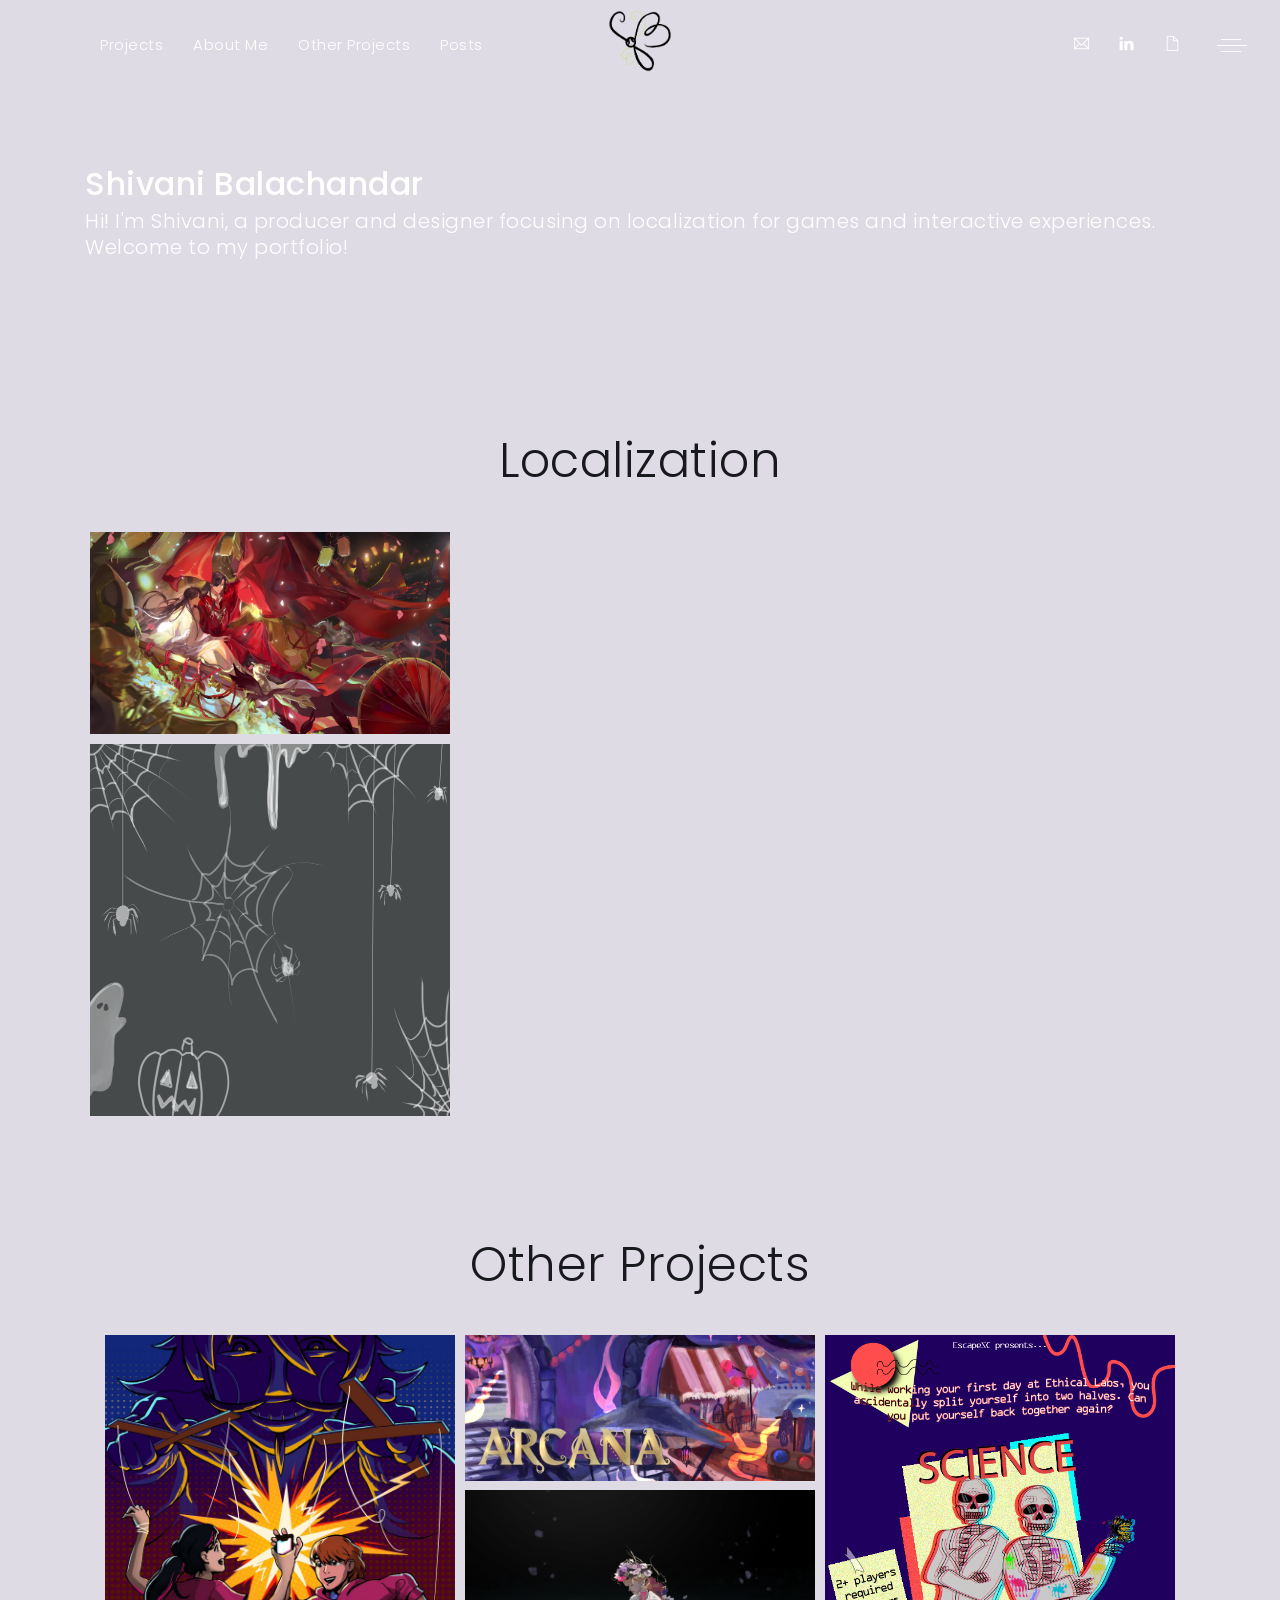
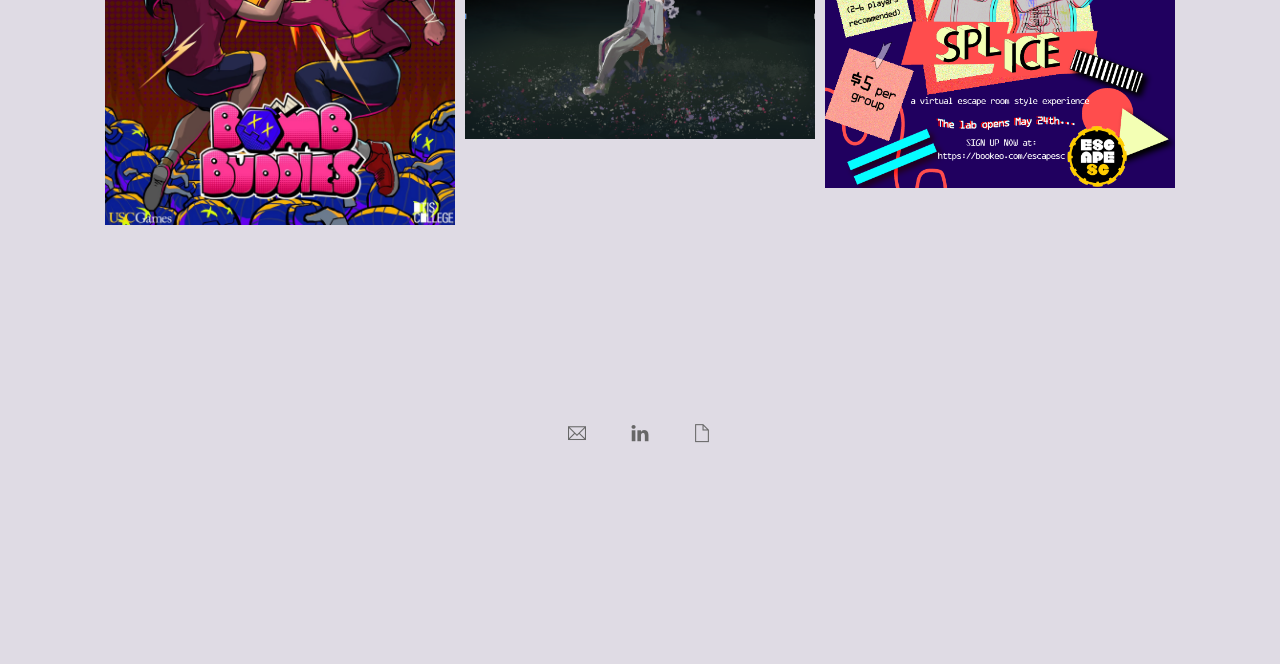
==== commit f70291e8: "added loc projects hope that worked" ====
--- a/index.html
+++ b/index.html
@@ -164,7 +164,6 @@
                       <li> <a href="about-me.html">About Me</a> </li>
                       <li> <a href="escape-rooms.html">Other Projects</a> </li>
                       <li> <a href="posts.html">Posts</a> </li>
-                      <li> <a href="contact.html">Contact</a> </li>
                          </ul>
                     </li>
                   </ul>
@@ -258,7 +257,7 @@
                             <a class="nav-link link sidenav-arrow multi-item2" href="about-me.html">About Me</a>
                             <a class="nav-link link sidenav-arrow multi-item2" href="escape-rooms.html">Other Projects</a>
                             <a class="nav-link link sidenav-arrow multi-item2" href="posts.html">Posts</a>
-                            <a class="nav-link link sidenav-arrow multi-item2" href="contact.html">Contact</a>
+                          
                             
                 
 
@@ -312,13 +311,57 @@
     </section>
     <!-- Page Header -->
 
+    <section class="portfolio-two">
+        <div class="container">
+            <div class="row">
+                <div class="col-md-12">
+                    <div class="main-title mb-2rem wow fadeIn" data-wow-delay="300ms">
+                        <h2> Localization </h2>
+                    </div>
+                </div>
+            </div>
+             <!-- gallery item -->
+                    <div class="col-md-4 items web">
+                        <div class="item-img">
+                            <!--<a href="images/bb_key_art.jpeg" data-fancybox="images">-->
+                            <a href="etritc.html">
+                                <img src="images/hualian_tempcover.JPG" alt="image">
+                                <div class="item-img-overlay valign">
+                                    <div class="overlay-info">
+                                        <span class="plus mb-3"></span>
+                                        <h4 class="mb-1">Eclipsed Truth Rattles In The Cup</h4>
+                                        <p>Original Strategy Game EN -> ZH, JP </p>
+                                        <p>Lead Designer and Developer</p>
+                                    </div> 
+                                </div>
+                            </a>
+                        </div>
+                    </div>
+
+                    <!-- gallery item -->
+                    <div class="col-md-4 items web">
+                        <div class="item-img">
+                            <a href="little-town.html">
+                                <img src="images/a1a7b9de-3917-45a0-9e41-0332f8b787c0.png" alt="image">
+                                <div class="item-img-overlay valign">
+                                    <div class="overlay-info">
+                                        <span class="plus mb-3"></span>
+                                        <h4 class="mb-1">Little Town: Trick or Treat</h4>
+                                        <p>Adventure Game Reskin EN -> FR, KO</p>
+                                        <p>Designer, Linguist, Artist</p>
+                                    </div>
+                                </div>
+                            </a>
+                        </div>
+                    </div>
+
     <!-- Work Starts -->
     <section class="portfolio-two">
         <div class="container">
             <div class="row">
                 <div class="col-md-12">
                     <div class="main-title mb-2rem wow fadeIn" data-wow-delay="300ms">
-                        <h2> projects </h2>
+                        <h2> Other Projects </h2>
                     </div>
                 </div>
             </div>
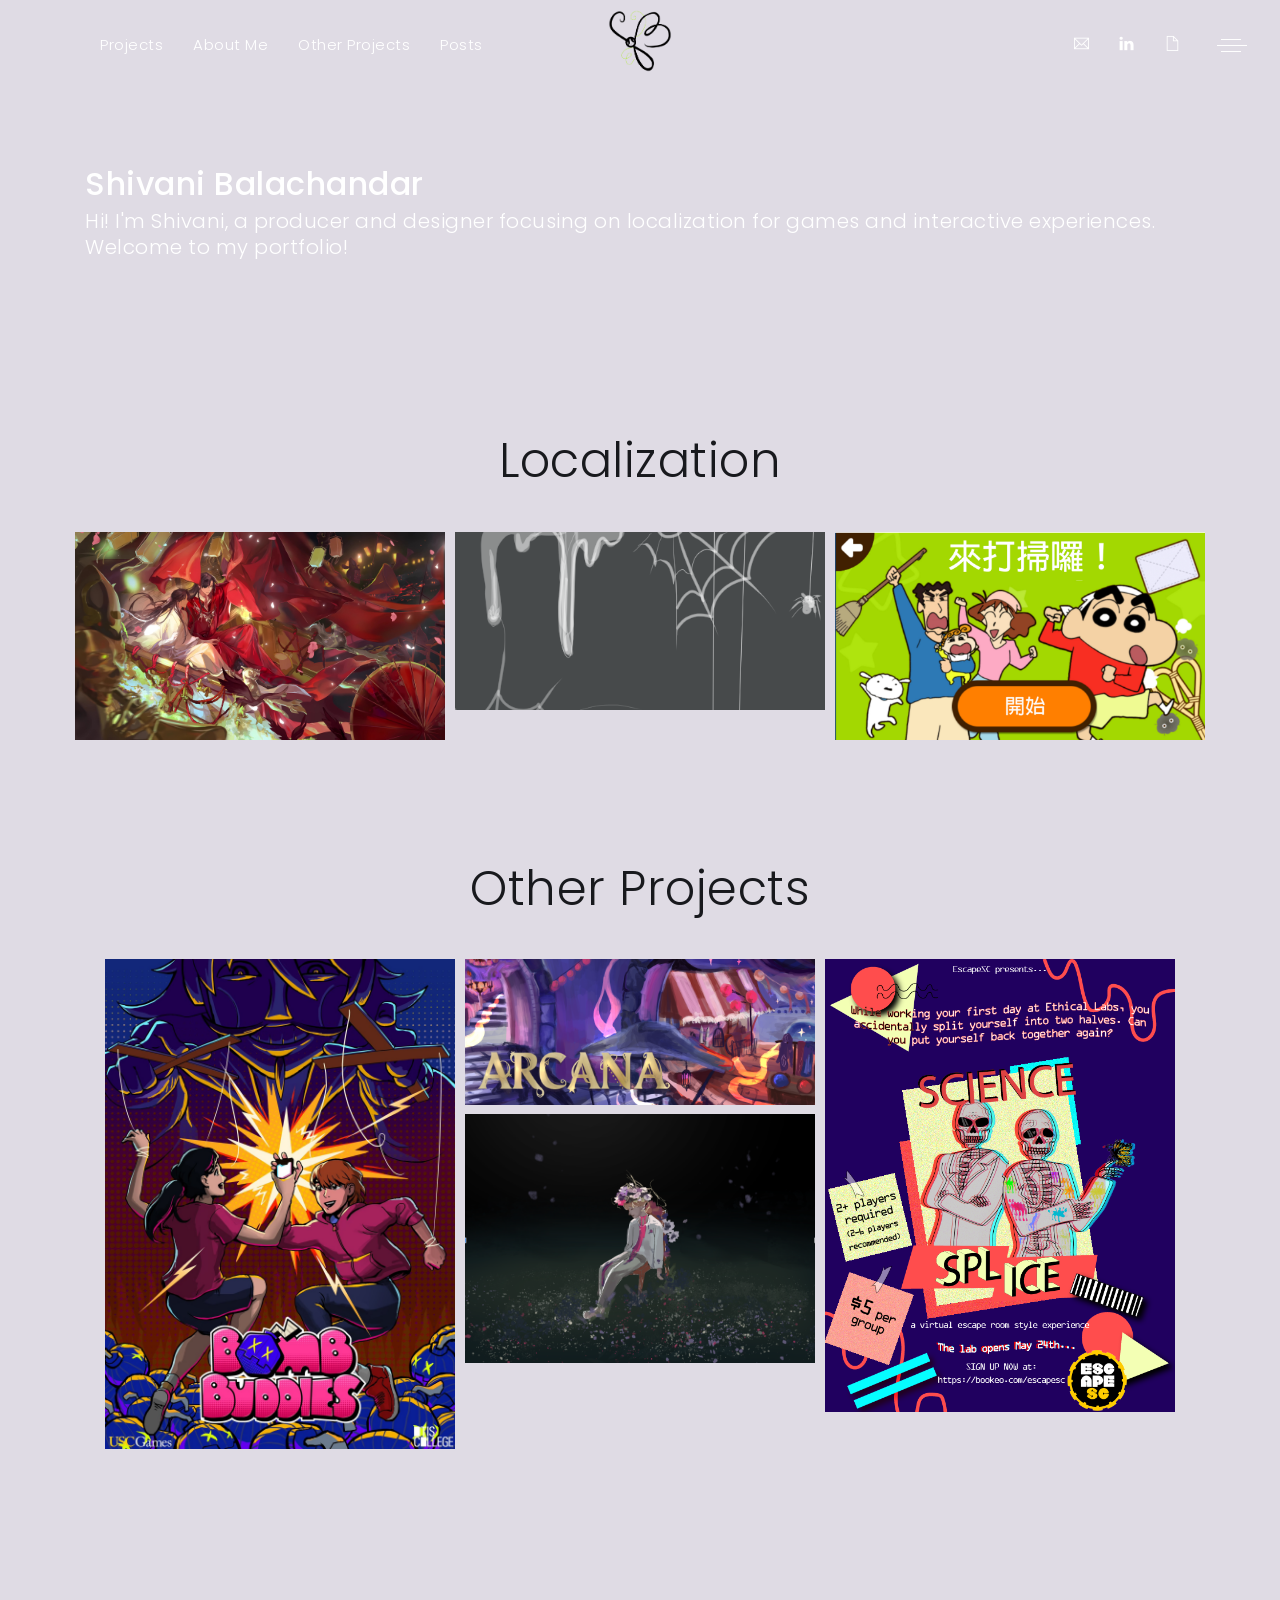
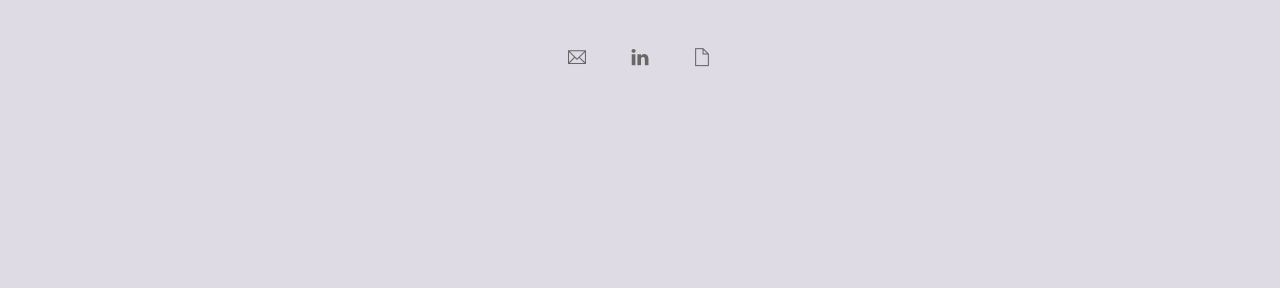
==== commit f64f14ac: "fixed stuff" ====
--- a/index.html
+++ b/index.html
@@ -321,7 +321,9 @@
                 </div>
             </div>
              <!-- gallery item -->
+               <div class="row">
                     <div class="col-md-4 items web">
+                        
                         <div class="item-img">
                             <!--<a href="images/bb_key_art.jpeg" data-fancybox="images">-->
                             <a href="etritc.html">
@@ -354,7 +356,24 @@
                             </a>
                         </div>
                     </div>
-
+                    
+                    <!-- gallery item -->
+                    <div class="col-md-4 items web">
+                        <div class="item-img">
+                            <a href="posts.html">
+                                <img src="images/Chinese DTP.png" alt="image">
+                                <div class="item-img-overlay valign">
+                                    <div class="overlay-info">
+                                        <span class="plus mb-3"></span>
+                                        <h4 class="mb-1">Crayon Shin-chan: Little Helper</h4>
+                                        <p>Mobile Game Localization EN -> FR, KO, ZH-HanT</p>
+                                        <p>French Linguist, DTP</p>
+                                    </div>
+                                </div>
+                            </a>
+                        </div>
+                    </div>
+</div>
     <!-- Work Starts -->
     <section class="portfolio-two">
         <div class="container">
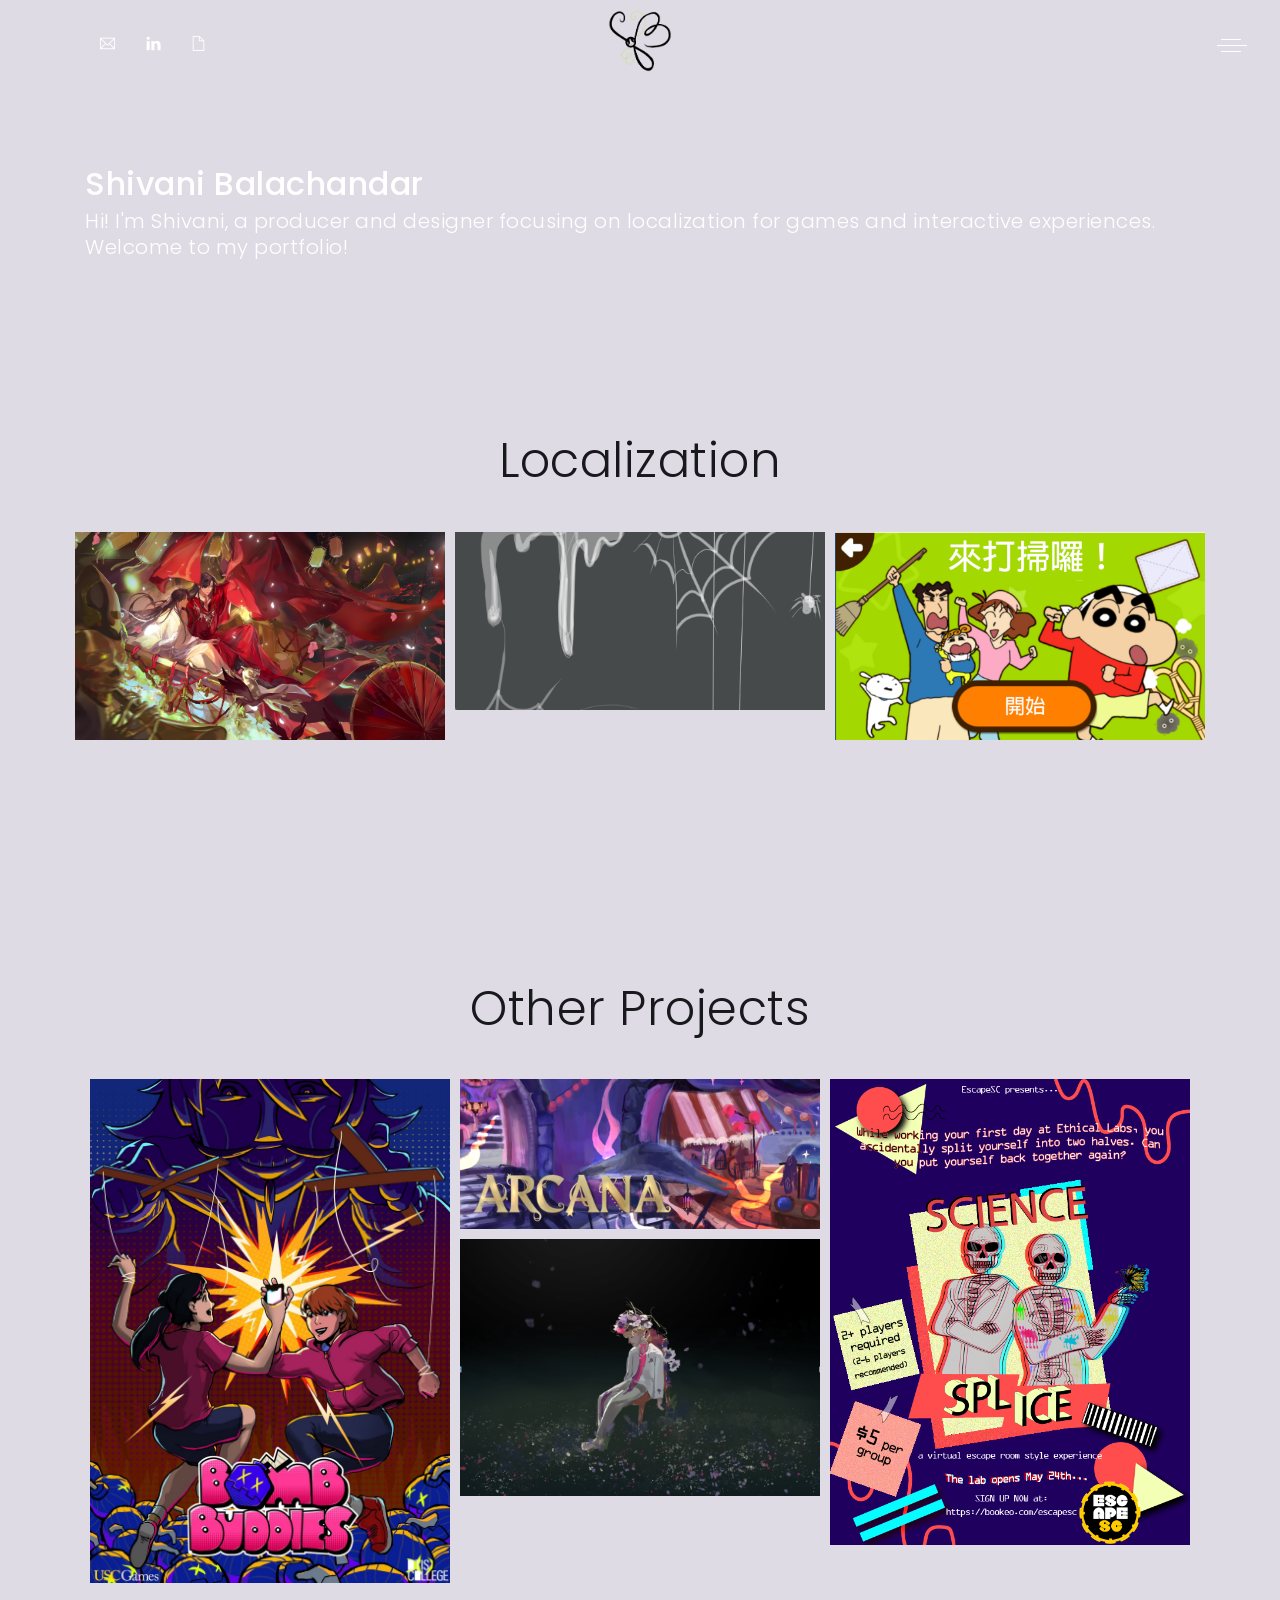
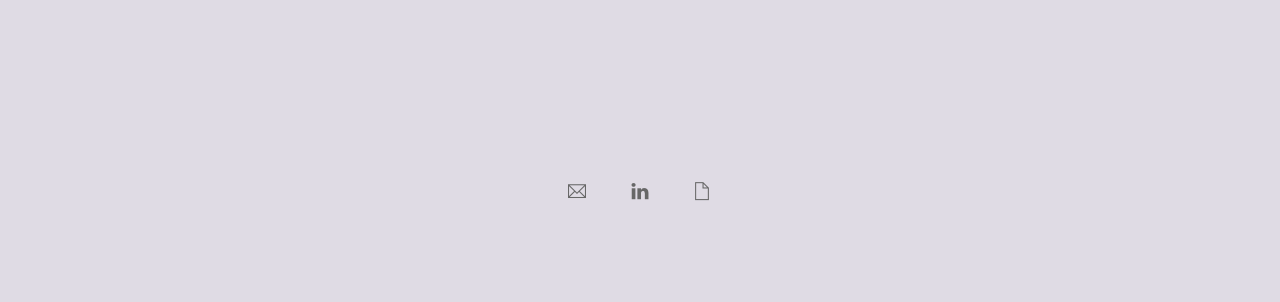
==== commit 94513d46: "changed code structure toavoid formating issues" ====
--- a/index.html
+++ b/index.html
@@ -59,181 +59,12 @@
                 <a class="logo link hide-cursor" href="javascript:void(0)">
                     <img src="images/logo_black-01.png" alt="logo" title="Logo" class="logo-default">
                     <img src="images/logo_green-01.png" alt="logo" title="Logo" class="logo-scrolled">
-                </a> <!--
-                <div id="menu" class="collapse navbar-collapse d-none d-lg-block mod-menu">
-                    <ul class="nav navbar-nav">
-                        <li class="nav-item mega-menu active"> <a href="javascript:void(0)" class="nav-link link dropdown-arrow">home </a>
-                            <ul class="hide-cursor">
-                                <li class="mt-2"> <a href="#" title="home samples">One Page 1</a> <span class="arrow"></span>
-                                    <ul>
-                                        <li class="active"> <a href="index.html"><i class="fa fa-angle-right"></i> &nbsp; Light Version</a> </li>
-                                        <li> <a href="index-agency.html"><i class="fa fa-angle-right"></i> &nbsp; Agency Version</a> </li>
-                                        <li> <a href="index-attractive.html"><i class="fa fa-angle-right"></i> &nbsp; Attractive Version</a> </li>
-                                        <li> <a href="index-classic.html"><i class="fa fa-angle-right"></i> &nbsp; Classic Version</a> </li>
-                                        <li> <a href="index-classic-startup.html"><i class="fa fa-angle-right"></i> &nbsp; Classic Startup</a> </li>
-                                        <li> <a href="index-creative-agency.html"><i class="fa fa-angle-right"></i> &nbsp; Creative Agency </a> </li>
-                                        <li> <a href="index-design-studio.html"><i class="fa fa-angle-right"></i> &nbsp; Design Studio</a> </li>
-                                        <li> <a href="index-digital-agency.html"><i class="fa fa-angle-right"></i> &nbsp; Digital Studio</a> </li>
-                                        <li> <a href="index-flat.html"><i class="fa fa-angle-right"></i> &nbsp; Flat Version</a> </li>
-                                    </ul>
-                                </li>
-                                <li class="mt-2"> <a href="#">One Page 2</a> <span class="arrow"></span>
-                                    <ul>
-                                        <li> <a href="index-flat-agency.html"><i class="fa fa-angle-right"></i> &nbsp; Flat Agency</a> </li>
-                                        <li> <a href="index-infinity.html"><i class="fa fa-angle-right"></i> &nbsp; Infinity Version</a> </li>
-                                        <li> <a href="index-innovative.html"><i class="fa fa-angle-right"></i> &nbsp; Innovative Version </a> </li>
-                                        <li> <a href="index-interactive.html"><i class="fa fa-angle-right"></i> &nbsp; Interactive Version </a> </li>
-                                        <li> <a href="index-modern-agency.html"><i class="fa fa-angle-right"></i> &nbsp; Modern Agency</a> </li>
-                                        <li> <a href="index-single.html"><i class="fa fa-angle-right"></i> &nbsp; Single Version</a> </li>
-                                        <li> <a href="index-standard.html"><i class="fa fa-angle-right"></i> &nbsp; Standard Version</a> </li>
-                                        <li> <a href="index-startup.html"><i class="fa fa-angle-right"></i> &nbsp; Startup Version</a> </li>
-                                        <li> <a href="index-studio.html"><i class="fa fa-angle-right"></i> &nbsp; Studio Version</a> </li>
-                                    </ul>
-                                </li>
-
-                                <li class="mt-2"> <a href="#">Multi Page 1</a> <span class="arrow"></span>
-                                    <ul>
-                                        <li class="active"> <a href="index-multipage.html"><i class="fa fa-angle-right"></i> &nbsp; Light Version</a> </li>
-                                        <li> <a href="index-agency-multipage.html"><i class="fa fa-angle-right"></i> &nbsp; Agency Version</a> </li>
-                                        <li> <a href="index-attractive-multipage.html"><i class="fa fa-angle-right"></i> &nbsp; Attractive Version</a> </li>
-                                        <li> <a href="index-classic-multipage.html"><i class="fa fa-angle-right"></i> &nbsp; Classic Version</a> </li>
-                                        <li> <a href="index-classic-startup-multipage.html"><i class="fa fa-angle-right"></i> &nbsp; Classic Startup</a> </li>
-                                        <li> <a href="index-creative-agency-multipage.html"><i class="fa fa-angle-right"></i> &nbsp; Creative Agency </a> </li>
-                                        <li> <a href="index-design-studio-multipage.html"><i class="fa fa-angle-right"></i> &nbsp; Design Studio</a> </li>
-                                        <li> <a href="index-digital-agency-multipage.html"><i class="fa fa-angle-right"></i> &nbsp; Digital Studio</a> </li>
-                                        <li> <a href="index-flat-multipage.html"><i class="fa fa-angle-right"></i> &nbsp; Flat Version</a> </li>
-                                    </ul>
-                                </li>
-                                <li class="mt-2"> <a href="#">Multi Page 2</a> <span class="arrow"></span>
-                                    <ul>
-                                        <li> <a href="index-flat-agency-multipage.html"><i class="fa fa-angle-right"></i> &nbsp; Flat Agency</a> </li>
-                                        <li> <a href="index-infinity-multipage.html"><i class="fa fa-angle-right"></i> &nbsp; Infinity Version</a> </li>
-                                        <li> <a href="index-innovative-multipage.html"><i class="fa fa-angle-right"></i> &nbsp; Innovative Version </a> </li>
-                                        <li> <a href="index-interactive-multipage.html"><i class="fa fa-angle-right"></i> &nbsp; Interactive Version </a> </li>
-                                        <li> <a href="index-modern-agency-multipage.html"><i class="fa fa-angle-right"></i> &nbsp; Modern Agency</a> </li>
-                                        <li> <a href="index-single-multipage.html"><i class="fa fa-angle-right"></i> &nbsp; Single Version</a> </li>
-                                        <li> <a href="index-standard-multipage.html"><i class="fa fa-angle-right"></i> &nbsp; Standard Version</a> </li>
-                                        <li> <a href="index-startup-multipage.html"><i class="fa fa-angle-right"></i> &nbsp; Startup Version</a> </li>
-                                        <li> <a href="index-studio-multipage.html"><i class="fa fa-angle-right"></i> &nbsp; Studio Version</a> </li>
-                                    </ul>
-                                </li>
-                            </ul>
-                        </li>
-                        <li class="nav-item"> <a href="javascript:void(0)" class="nav-link link dropdown-arrow">features </a>
-                            <ul class="dm-align-2 hide-cursor">
-                                <li> <a href="#">Shop <span class="sub-arrow dark pull-right"><i class="fa fa-angle-right" aria-hidden="true"></i></span> </a> <span class="arrow"></span>
-                                    <ul>
-                                        <li> <a href="shop.html">Shop</a> </li>
-                                        <li> <a href="shop-detail.html">Product Detail</a> </li>
-                                        <li> <a href="shop-cart.html">Shop Cart</a> </li>
-                                        <li> <a href="shop-wishlist.html">Wishlist</a> </li>
-                                    </ul>
-                                </li>
-                                <li> <a href="#">Misc. Pages <span class="sub-arrow dark pull-right"><i class="fa fa-angle-right" aria-hidden="true"></i></span> </a> <span class="arrow"></span>
-                                    <ul>
-                                        <li> <a href="login.html">Login</a></li>
-                                        <li> <a href="register.html">Register</a></li>
-                                        <li> <a href="forget-password.html">Reset Password</a></li>
-                                        <li> <a href="signup.html">Signup</a></li>
-                                        <li> <a href="standalone.html">Standalone</a></li>
-                                        <li> <a href="faq.html">FAQ</a></li>
-                                    </ul>
-                                </li>
-                                <li> <a href="#">Landing Pages<span class="sub-arrow dark pull-right"><i class="fa fa-angle-right" aria-hidden="true"></i></span> </a> <span class="arrow"></span>
-                                    <ul>
-                                        <li> <a href="comingsoon-light.html">Coming Soon</a></li>
-                                        <li> <a href="comingsoon-split.html">Coming Soon Split</a></li>
-                                        <li> <a href="404.html">404 Error Page</a></li>
-                                    </ul>
-                                </li>
-                            </ul>
-                        </li> 
-                        <li class="nav-item"> <a href="javascript:void(0)" class="nav-link link dropdown-arrow">team </a>
-                            <ul class="dm-align-2 hide-cursor">
-                                <li> <a href="team-flip.html">Team Flip</a> </li>
-                                <li> <a href="team-classic.html">Team Classic</a> </li>
-                                <li> <a href="team-single.html">Team Single</a> </li>
-                                <li> <a href="team-classic-half.html">Team Classic Half</a> </li>
-                                <li> <a href="team-creative.html">Team Creative</a> </li>
-                            -->
-                            </ul> 
-                        </li> 
-                    </ul>
-                    <ul class="nav navbar-nav ml-0">
-                      <li> <a href="index.html">Projects</a> </li>
-                      <li> <a href="about-me.html">About Me</a> </li>
-                      <li> <a href="escape-rooms.html">Other Projects</a> </li>
-                      <li> <a href="posts.html">Posts</a> </li>
-                         </ul>
-                    </li>
-                  </ul>
+                </a>
                     <ul class="nav navbar-nav ml-0">
                         <li><a href="mailto: balachandarshiv@gmail.com" target="_blank" class="wow fadeInUp google"><i class="ti ti-email"></i> </a> </li>
                         <li><a href="https://www.linkedin.com/in/shivani-balachandar/" target="_blank" class="wow fadeInDown linkedin"><i class="ti ti-linkedin"></i> </a> </li>
                         <li><a href="https://drive.google.com/file/d/1M5Jq5dLtLphwm-YRtKFxV-_E1dlQoeu3/view?usp=sharing" target="_blank" class="wow fadeInDown pinterest"><i class="ti ti-file"></i> </a> </li>
-                            </ul>
-                        </li>
-                    </ul> <!--
-                    <ul class="nav navbar-nav ml-auto">
-                        <li class="nav-item"> <a href="javascript:void(0)" class="nav-link link dropdown-arrow">pricing </a>
-                            <ul class="dm-align-2 hide-cursor">
-                                <li> <a href="pricing-creative.html">Pricing Creative</a> </li>
-                                <li> <a href="pricing-elegant.html">Pricing Elegant</a> </li>
-                                <li> <a href="pricing-modern.html">Pricing Modern</a> </li>
-                            </ul>
-                        </li>
-                        <li class="nav-item mega-menu four-col"> <a href="javascript:void(0)" class="nav-link link dropdown-arrow">elements </a>
-                            <ul class="hide-cursor">
-                                <li> <a href="#">Elements 1</a> <span class="arrow"></span>
-                                    <ul>
-                                        <li><a href="element-accordion.html"><i class="ti ti-plus" aria-hidden="true"></i> &nbsp; Accordions</a> </li>
-                                        <li><a href="element-alert.html"><i class="ti ti-alert" aria-hidden="true"></i> &nbsp; Alerts</a> </li>
-                                        <li><a href="element-brands.html"><i class="ti ti-briefcase" aria-hidden="true"></i> &nbsp; Brands</a> </li>
-                                        <li><a href="element-buttons.html"><i class="ti ti-menu" aria-hidden="true"></i> &nbsp; Buttons</a> </li>
-                                    </ul>
-                                </li>
-                                <li> <a href="#">Elements 2</a> <span class="arrow"></span>
-                                    <ul>
-                                        <li><a href="element-laptop.html"><i class="ti ti-desktop" aria-hidden="true"></i> &nbsp; Laptop Elements</a> </li>
-                                        <li><a href="element-particles.html"><i class="ti ti-thought" aria-hidden="true"></i> &nbsp; Particles</a> </li>
-                                        <li><a href="element-event.html"><i class="ti ti-bookmark-alt" aria-hidden="true"></i> &nbsp; Event Elements</a> </li>
-                                        <li><a href="element-callout.html"><i class="ti ti-layers" aria-hidden="true"></i> &nbsp; Call Out</a> </li>
-                                    </ul>
-                                </li>
-                                <li> <a href="#">Elements 3</a> <span class="arrow"></span>
-                                    <ul>
-                                        <li><a href="element-latest-news.html"><i class="ti ti-pencil-alt" aria-hidden="true"></i> &nbsp; Latest News</a> </li>
-                                        <li><a href="element-list.html"><i class="ti ti-list-ol" aria-hidden="true"></i> &nbsp; List Elements</a> </li>
-                                        <li><a href="element-map.html"><i class="ti ti-location-pin" aria-hidden="true"></i> &nbsp; Map Elements</a> </li>
-                                        <li><a href="element-typography.html"><i class="ti ti-text" aria-hidden="true"></i> &nbsp; Typography</a> </li>
-                                    </ul>
-                                </li>
-                                <li> <a href="#">Elements 4</a> <span class="arrow"></span>
-                                    <ul>
-                                        <li><a href="element-tabs.html"><i class="ti ti-layout-tab" aria-hidden="true"></i> &nbsp; Tabs</a> </li>
-                                        <li><a href="element-newsletter.html"><i class="ti ti-new-window" aria-hidden="true"></i> &nbsp; Newsletter</a> </li>
-                                        <li><a href="element-timeline.html"><i class="ti ti-direction-alt" aria-hidden="true"></i> &nbsp; Timeline</a> </li>
-                                        <li><a href="element-counters.html"><i class="ti ti-ruler-pencil" aria-hidden="true"></i> &nbsp; Counters</a> </li>
-                                    </ul>
-                                </li>
-                            </ul>
-                        </li>
-                        <li class="nav-item right"> <a href="javascript:void(0)" class="nav-link link dropdown-arrow">blog </a>
-                            <ul class="dm-align-2 hide-cursor">
-                                <li> <a href="blog.html">Blog Basic</a> </li>
-                                <li> <a href="blog-masonry.html">Blog Masonry</a> </li>
-                                <li> <a href="blog-detail.html">Blog Detail</a> </li>
-                            </ul>
-                        </li>
-                        <li class="nav-item right"> <a href="javascript:void(0)" class="nav-link link dropdown-arrow">contact </a>
-                            <ul class="hide-cursor">
-                                <li> <a href="contact-split.html">Contact Split</a> </li>
-                                <li> <a href="contact-full.html">Full Width Map</a> </li>
-                                <li> <a href="contact-classic.html">Contact Classic</a> </li>
-                            </ul>
-                        </li>
                     </ul>
-                </div> -->
                 <!-- side menu open button -->
                 <a class="menu_bars d-inline-block menu-bars-setting animated-wrap" id="sidemenu_toggle">
                     <div class="menu-lines animated-element">
@@ -259,7 +90,6 @@
                             <a class="nav-link link sidenav-arrow multi-item2" href="posts.html">Posts</a>
                           
                             
-                
 
                             <a class="menu-line"><i class="ti ti-angle-right" aria-hidden="true"></i></a>
                         </div>
@@ -279,6 +109,7 @@
                         
                         <!-- Elements Section Sub Menu -->
                         
+                    </div>
                 </nav>
                 <div class="side-footer text-black w-100">
                     <ul class="social-icons-simple">
@@ -287,7 +118,7 @@
                         <li><a href="https://drive.google.com/file/d/1M5Jq5dLtLphwm-YRtKFxV-_E1dlQoeu3/view?usp=sharing" target="_blank" class="wow fadeInDown pinterest"><i class="ti ti-file"></i> </a> </li>
                     </ul>
                     
-                    <!--<p class="text-white">&copy; 2020 Wixer. Made With Love by Themesindustry</p> -->
+                    
                 </div>
             </div>
         </div>
@@ -373,7 +204,10 @@
                             </a>
                         </div>
                     </div>
-</div>
+                </div>
+        </div>
+    </section>
+
     <!-- Work Starts -->
     <section class="portfolio-two">
         <div class="container">
@@ -439,7 +273,7 @@
                                 <div class="item-img-overlay valign">
                                     <div class="overlay-info">
                                         <span class="plus mb-3"></span>
-                                        <h4 class="mb-1">Science Splice</h4>
+                                        <h4 class="mb-1">Science Splice </h4>
                                         <p>Virtual Escape Room</p>
                                         <p>Puzzle Designer, Graphic Designer</p>
                                     </div>
@@ -481,19 +315,11 @@
                         </div>
                     </div>
      -->
-</div>
-</div>
-</div>
-</div>
-</div>
-</div>
-</div>
-</div>
-</div>
-</div>
-</div>
-</div>
-</div>
+                </div>
+            </div>
+        </div>
+    </section>
+
 <!-- Footer starts -->
 <footer class="p-half bg-black2">
     <div class="container">
@@ -561,6 +387,4 @@
 <!-- Custom JS File -->
 <script src="js/functions.js"></script>
 </body>
-</html>
-
-
+</html>
--- a/css/style.css
+++ b/css/style.css
@@ -536,24 +536,7 @@
     outline: none;
     box-shadow: none;
 }
-/* Back button */
-.back-button {
-    position: fixed;
-    top: 20px;
-    left: 20px;
-    display: inline-flex;
-    align-items: center;
-    gap: 6px;
-    text-decoration: none;
-    color: #333;
-    font-size: 16px;
-    font-weight: 500;
-    transition: color 0.2s ease;
-    background: none;
-    border: none;
-    cursor: pointer;
-    z-index: 1000;
-  }
+
   
   .back-button:hover {
     color: #0078ff;
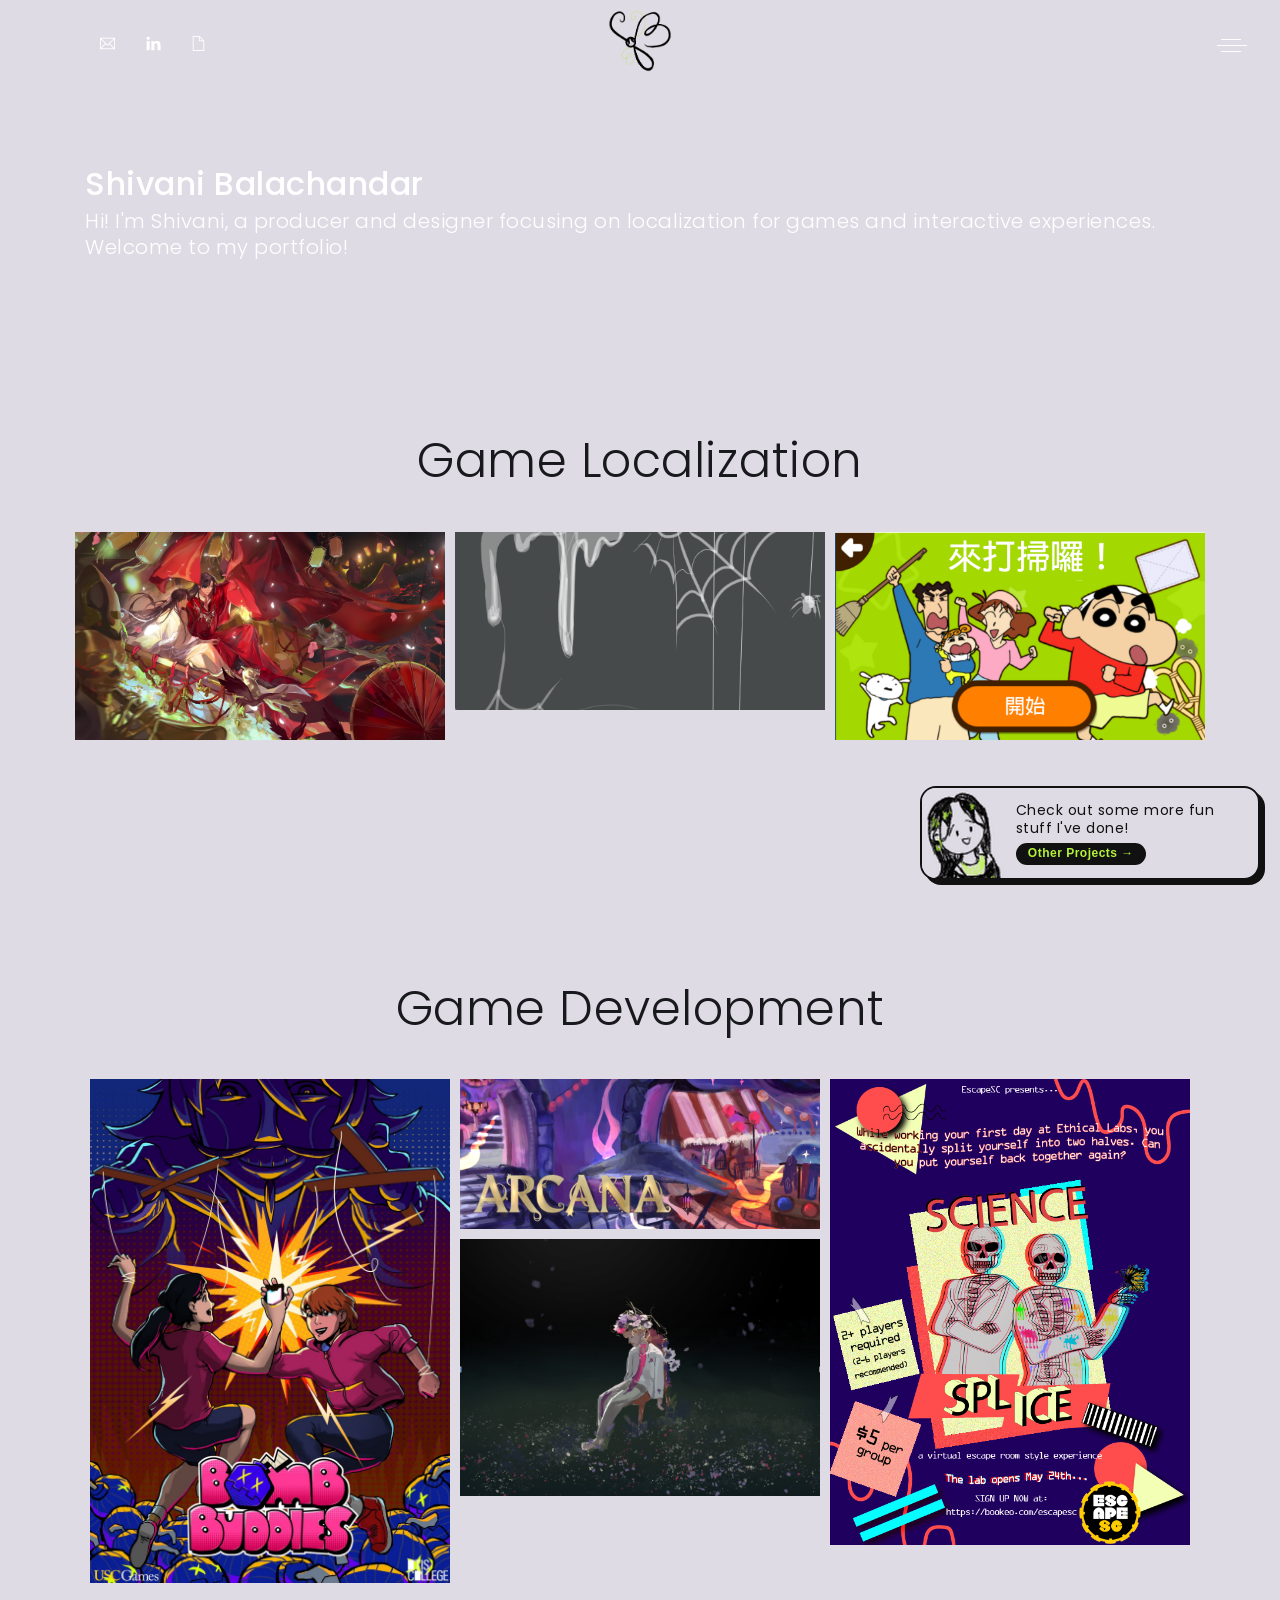
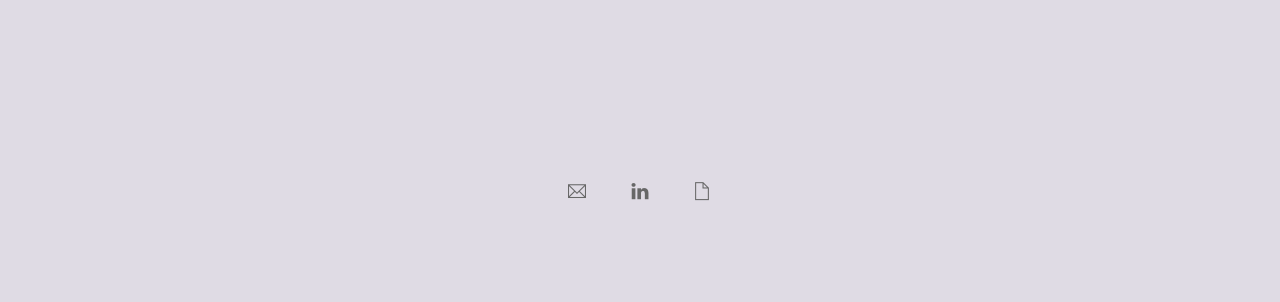
==== commit c272668c: "added back buttons, fixed labels, updaed resume per adam req added back buttons, fixed labels, updae" ====
--- a/index.html
+++ b/index.html
@@ -63,7 +63,7 @@
                     <ul class="nav navbar-nav ml-0">
                         <li><a href="mailto: balachandarshiv@gmail.com" target="_blank" class="wow fadeInUp google"><i class="ti ti-email"></i> </a> </li>
                         <li><a href="https://www.linkedin.com/in/shivani-balachandar/" target="_blank" class="wow fadeInDown linkedin"><i class="ti ti-linkedin"></i> </a> </li>
-                        <li><a href="https://drive.google.com/file/d/1M5Jq5dLtLphwm-YRtKFxV-_E1dlQoeu3/view?usp=sharing" target="_blank" class="wow fadeInDown pinterest"><i class="ti ti-file"></i> </a> </li>
+                        <li><a href="images/Shivani_Balachandar_Resume_and_Cover_Letter (1).pdf" target="_blank" class="wow fadeInDown pinterest"><i class="ti ti-file"></i> </a> </li>
                     </ul>
                 <!-- side menu open button -->
                 <a class="menu_bars d-inline-block menu-bars-setting animated-wrap" id="sidemenu_toggle">
@@ -113,9 +113,9 @@
                 </nav>
                 <div class="side-footer text-black w-100">
                     <ul class="social-icons-simple">
-                        <li><a href="mailto: sbshivanim612@gmail.com" target="_blank" class="wow fadeInUp google"><i class="ti ti-email"></i> </a> </li>
+                        <li><a href="mailto: balachandarshiv@gmail.com" target="_blank" class="wow fadeInUp google"><i class="ti ti-email"></i> </a> </li>
                         <li><a href="https://www.linkedin.com/in/shivani-balachandar/" target="_blank" class="wow fadeInDown linkedin"><i class="ti ti-linkedin"></i> </a> </li>
-                        <li><a href="https://drive.google.com/file/d/1M5Jq5dLtLphwm-YRtKFxV-_E1dlQoeu3/view?usp=sharing" target="_blank" class="wow fadeInDown pinterest"><i class="ti ti-file"></i> </a> </li>
+                        <li><a href="images/Shivani_Balachandar_Resume_and_Cover_Letter (1).pdf" target="_blank" class="wow fadeInDown pinterest"><i class="ti ti-file"></i> </a> </li>
                     </ul>
                     
                     
@@ -147,7 +147,7 @@
             <div class="row">
                 <div class="col-md-12">
                     <div class="main-title mb-2rem wow fadeIn" data-wow-delay="300ms">
-                        <h2> Localization </h2>
+                        <h2> Game Localization </h2>
                     </div>
                 </div>
             </div>
@@ -214,7 +214,7 @@
             <div class="row">
                 <div class="col-md-12">
                     <div class="main-title mb-2rem wow fadeIn" data-wow-delay="300ms">
-                        <h2> Other Projects </h2>
+                        <h2> Game Development </h2>
                     </div>
                 </div>
             </div>
@@ -386,5 +386,63 @@
 
 <!-- Custom JS File -->
 <script src="js/functions.js"></script>
+<!-- ===== Pinned bottom-right link: paste this right before </body> in index.html ===== -->
+<style>
+  .fun-pin {
+    position: fixed;
+    right: 20px;
+    bottom: 20px;
+    z-index: 9999;
+    display: flex;
+    align-items: center;
+    gap: 12px;
+    max-width: 340px;
+    padding: 0 18px 0 0;
+    background: #DFDBE4;            /* same lavender as the character image + posts page */
+    border: 2px solid #111;
+    border-radius: 16px;
+    box-shadow: 5px 5px 0 #111;
+    text-decoration: none;
+    color: #111;
+    transition: transform .2s ease, box-shadow .2s ease;
+  }
+  .fun-pin:hover {
+    transform: translate(-2px, -2px);
+    box-shadow: 7px 7px 0 #111;
+    color: #111;
+    text-decoration: none;
+  }
+  .fun-pin img {
+    height: 90px;
+    width: auto;
+    border-radius: 14px 0 0 14px;
+    display: block;
+  }
+  .fun-pin .fun-text { line-height: 1.3; }
+  .fun-pin .fun-text strong { display: block; font-size: 14px; }
+  .fun-pin .fun-text span {
+    display: inline-block;
+    margin-top: 6px;
+    padding: 3px 12px;
+    background: #111;
+    color: #b6f23a;                 /* lime green from the character */
+    border-radius: 999px;
+    font-size: 12px;
+    font-weight: 600;
+  }
+  @media (max-width: 480px) {
+    .fun-pin { right: 12px; bottom: 12px; max-width: 270px; }
+    .fun-pin img { height: 72px; }
+    .fun-pin .fun-text strong { font-size: 12px; }
+  }
+</style>
+
+<a class="fun-pin" href="escape-rooms.html">
+  <img src="images/escape_rooms_head.png" alt="Shivani's character smiling">
+  <div class="fun-text">
+    <strong>Check out some more fun stuff I've done!</strong>
+    <span>Other Projects &rarr;</span>
+  </div>
+</a>
 </body>
 </html>
--- a/css/custom.css
+++ b/css/custom.css
@@ -4,6 +4,18 @@
 .bg-color-body {
   background-color: #DFDBE4;
 }
+
+.back-button {
+      display: inline-flex;
+      align-items: center;
+      gap: 6px;
+      text-decoration: none;
+      color: #333;
+      font-family: 'Poppins', sans-serif;
+      font-size: 16px;
+      font-weight: 500;
+      margin: 20px;
+    }
 
 .bottom-footer {
   background-color: #DFDBE4;
